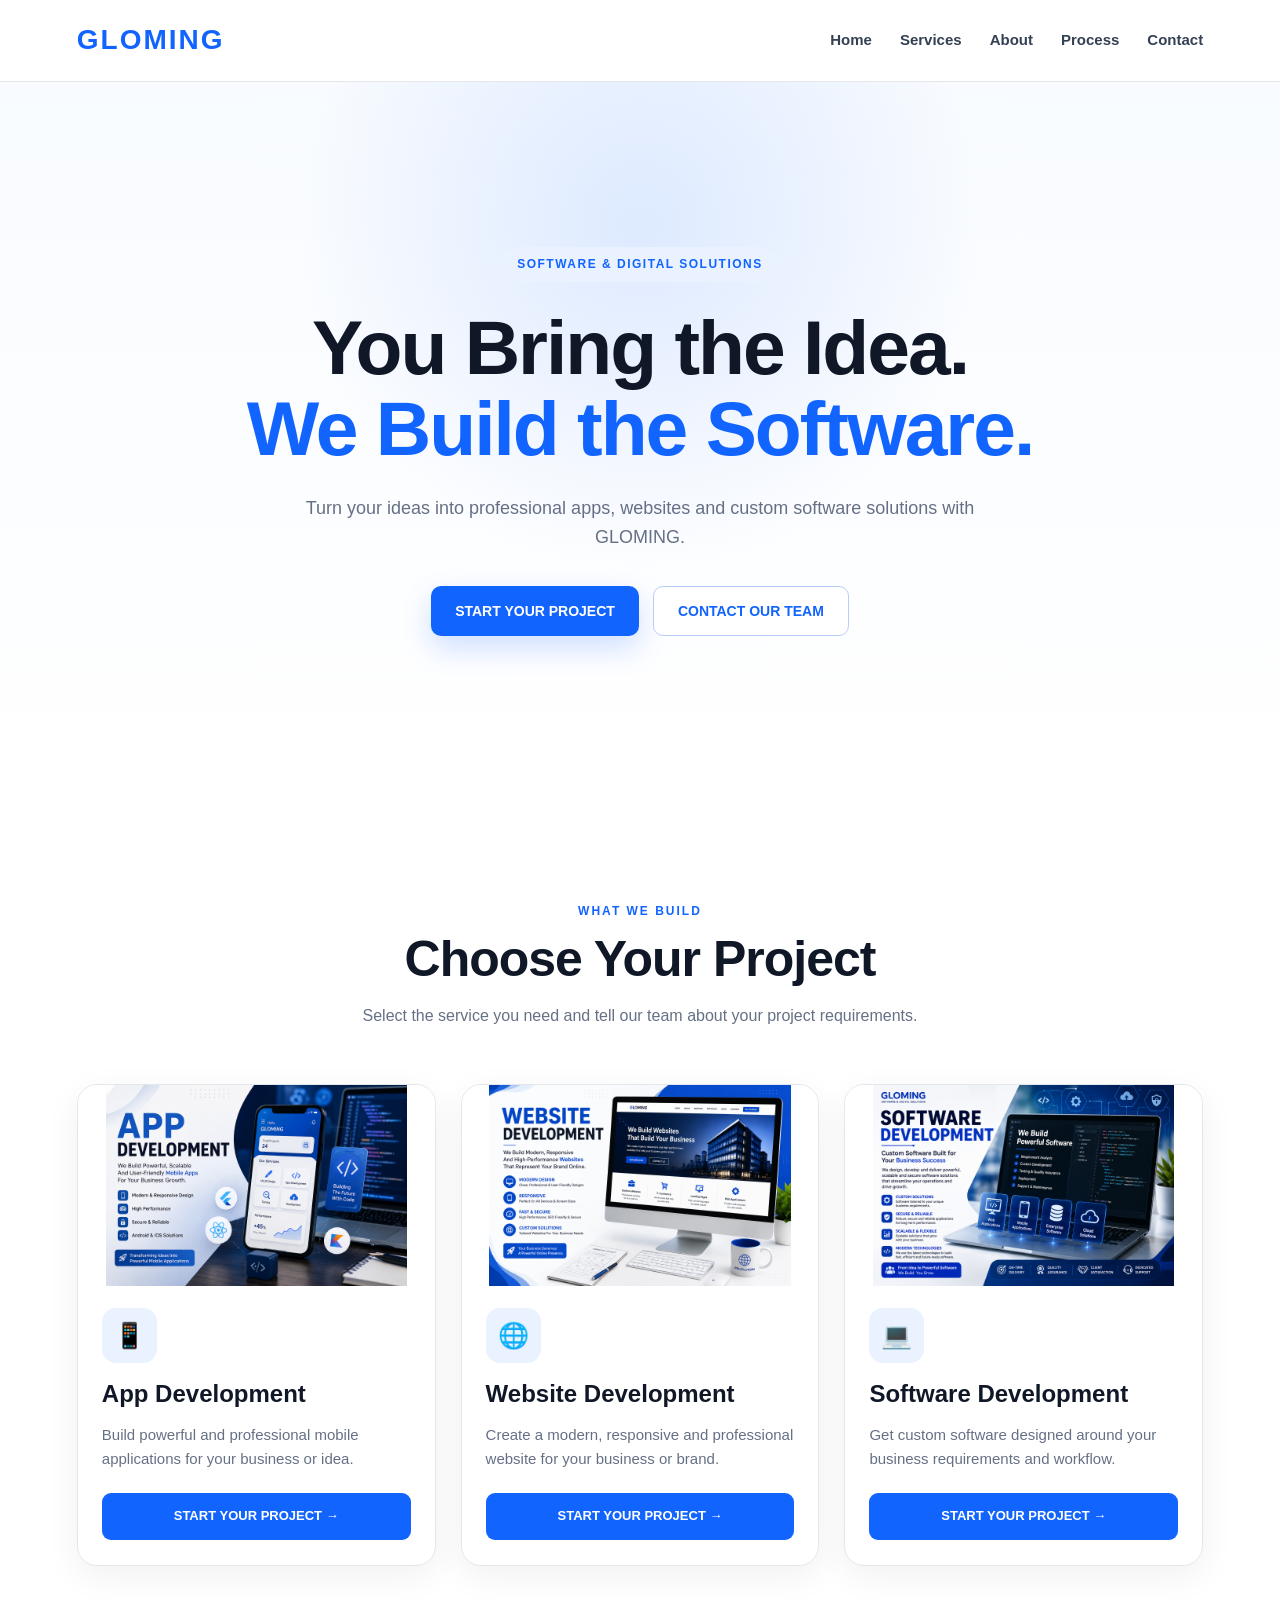
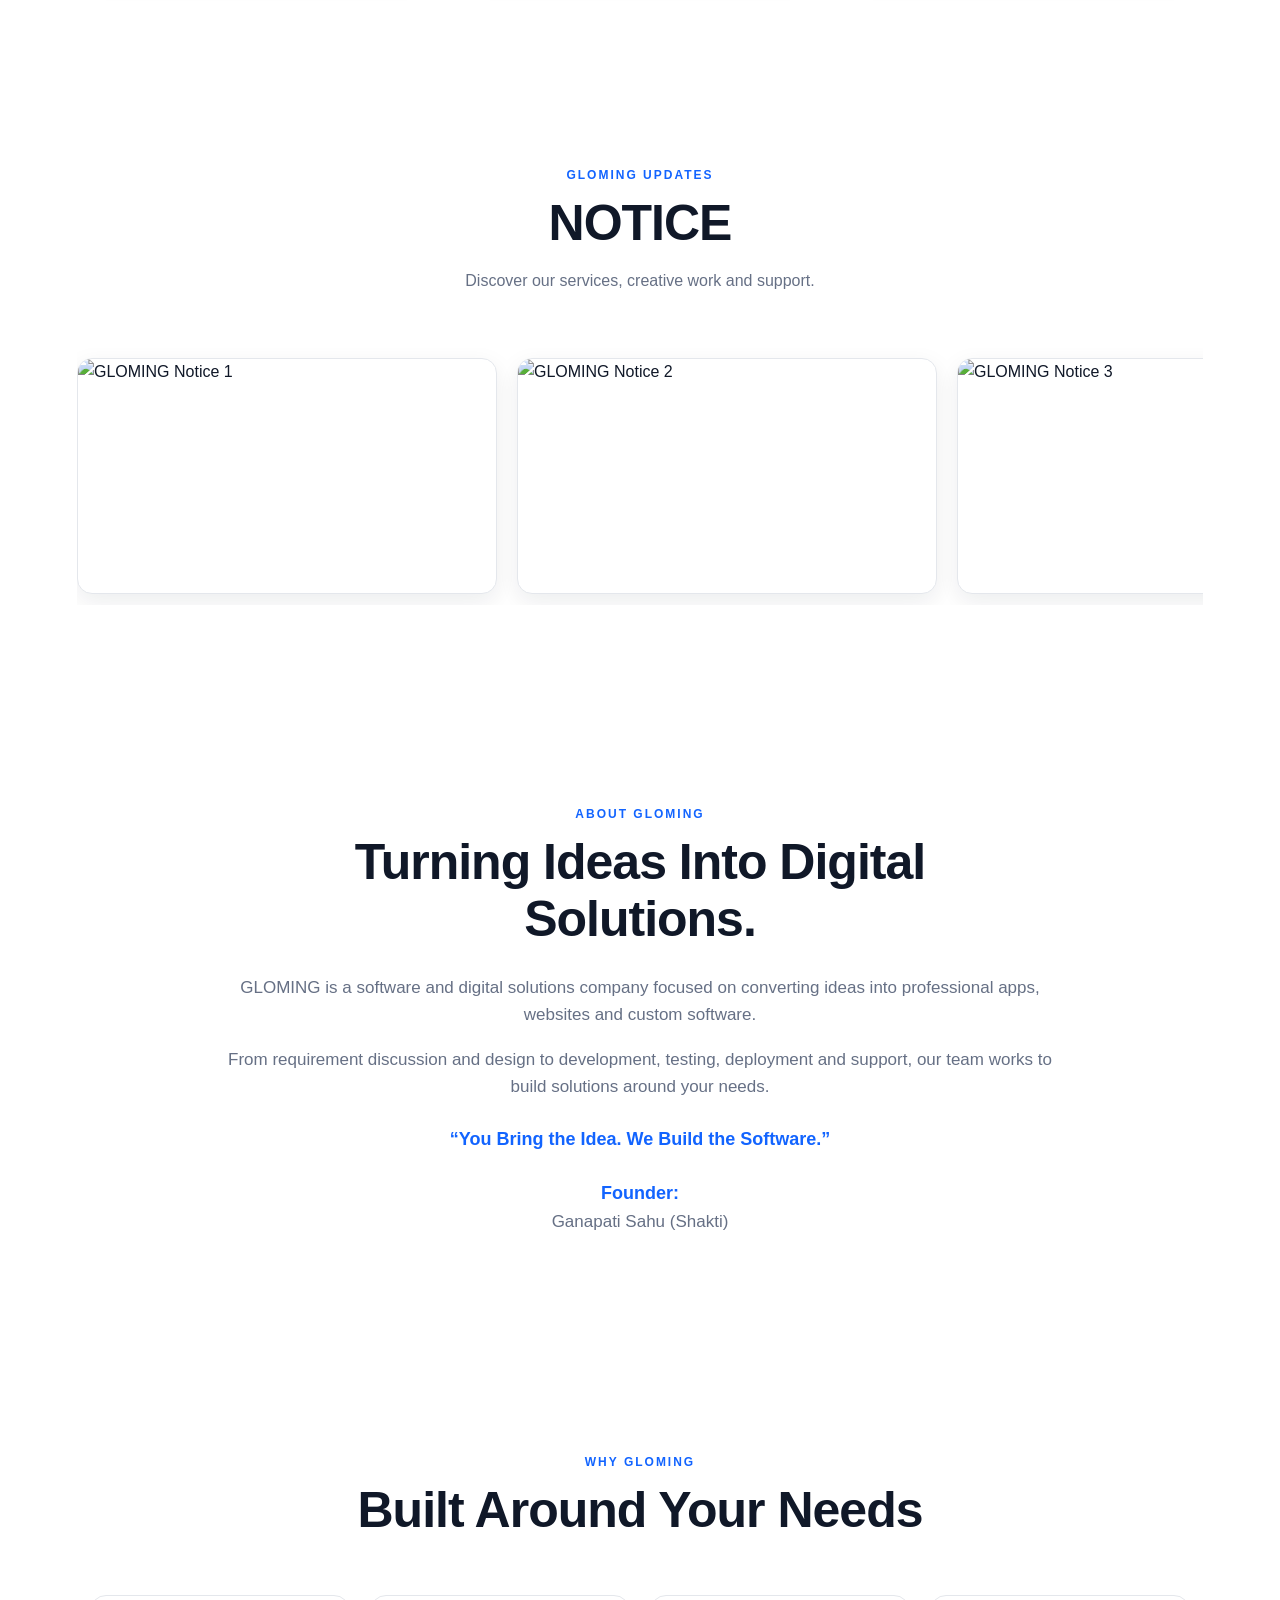
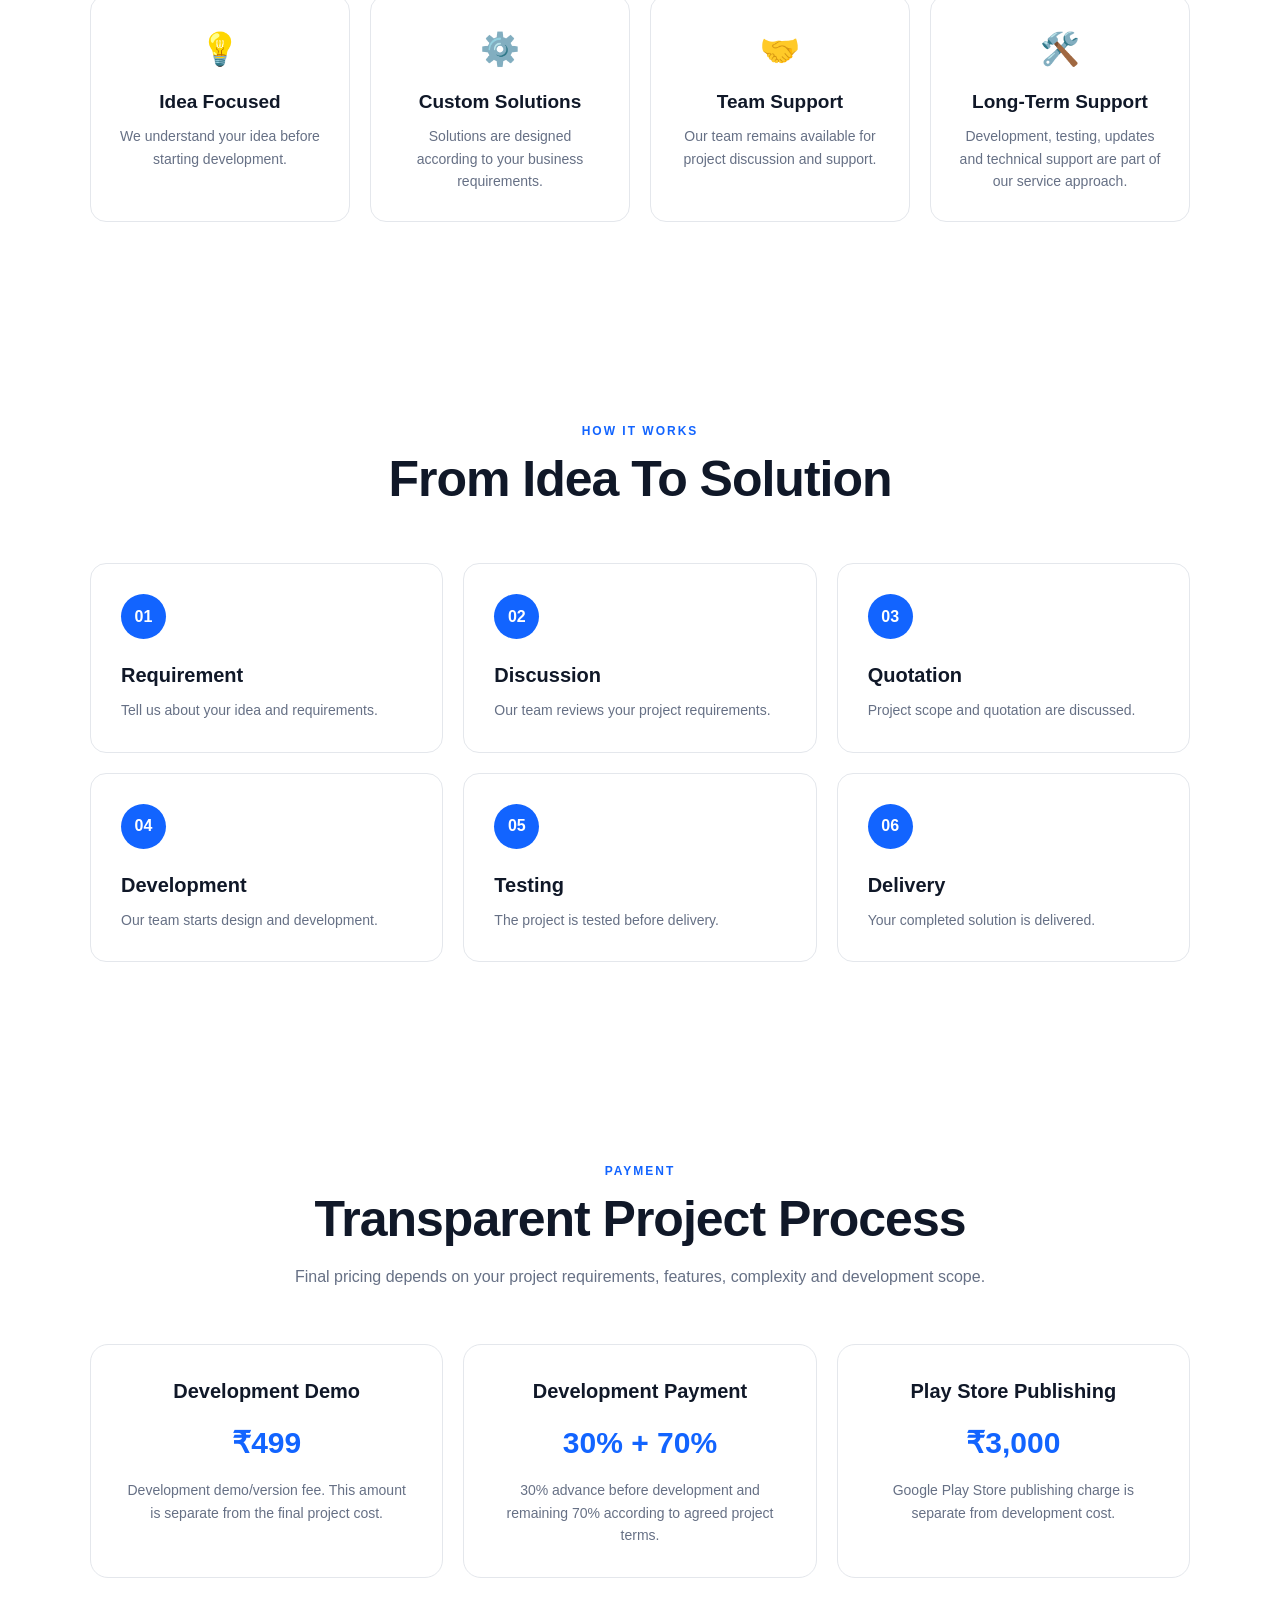
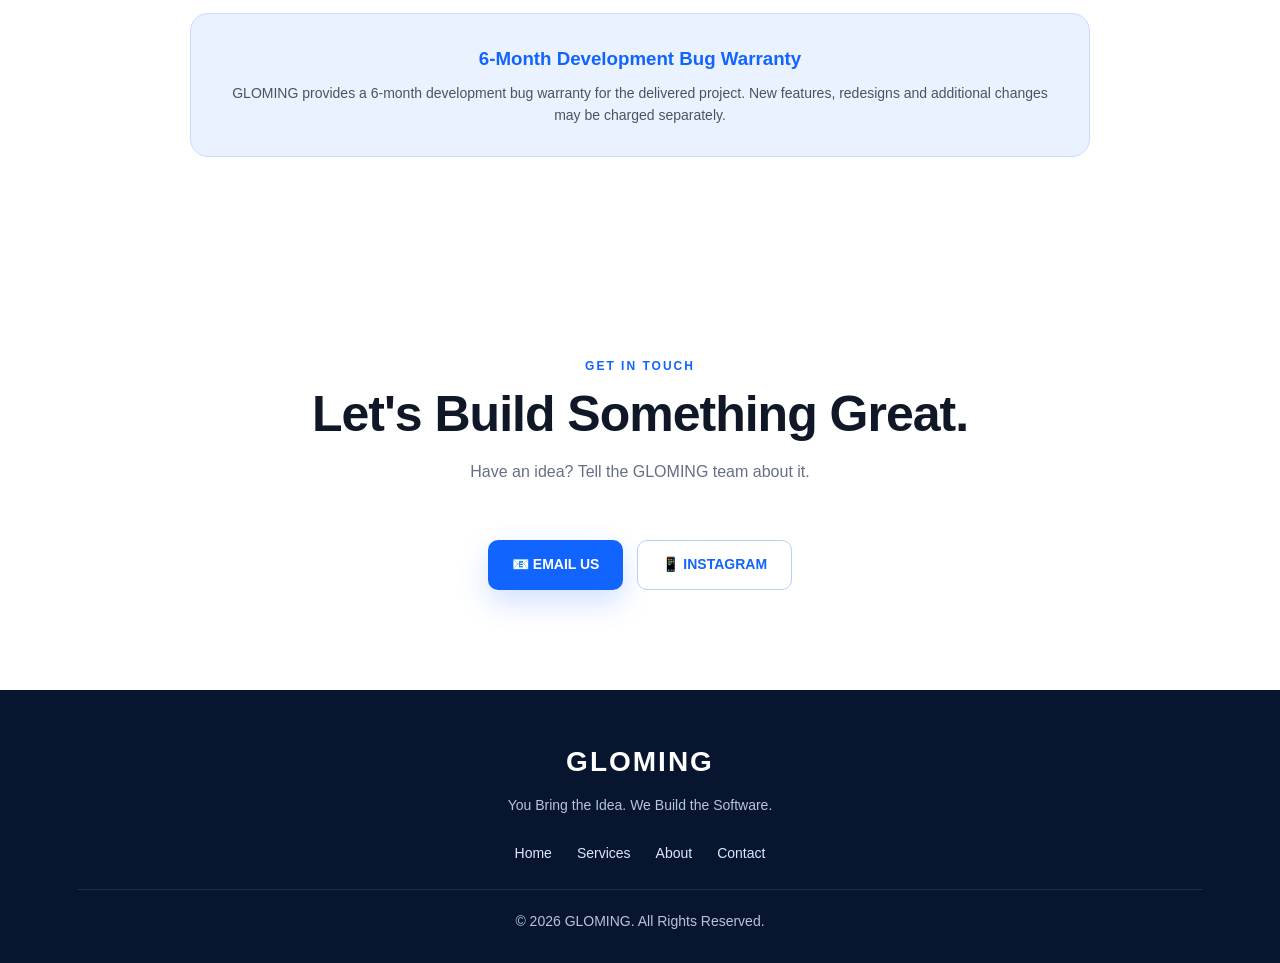
==== index.html @ 09a9e9c4 "Rewrite index.html with complete structure and content" ====
<!DOCTYPE html>
<html lang="en">
<head>
    <meta charset="UTF-8">
    <meta name="viewport" content="width=device-width, initial-scale=1.0">
    <title>GLOMING | Software & Digital Solutions</title>
    <meta name="description" content="GLOMING — You Bring the Idea. We Build the Software.">
    <link rel="stylesheet" href="style.css">
</head>
<body>

<header class="header">
    <a href="#home" class="logo">GLOMING</a>
    <nav class="nav-links">
        <a href="#home">Home</a>
        <a href="#services">Services</a>
        <a href="#about">About</a>
        <a href="#process">Process</a>
        <a href="#contact">Contact</a>
    </nav>
</header>

<!-- HERO -->
<section id="home" class="hero">
    <div class="hero-content">
        <div class="hero-badge">SOFTWARE & DIGITAL SOLUTIONS</div>
        <h1>You Bring the Idea.
            <span>We Build the Software.</span>
        </h1>
        <p>Turn your ideas into professional apps, websites and custom software solutions with GLOMING.</p>
        <div class="hero-buttons">
            <a href="#services" class="btn btn-primary">START YOUR PROJECT</a>
            <a href="#contact" class="btn btn-outline">CONTACT OUR TEAM</a>
        </div>
    </div>
</section>

<!-- SERVICES -->
<section id="services" class="section">
    <div class="section-heading">
        <span>WHAT WE BUILD</span>
        <h2>Choose Your Project</h2>
        <p>Select the service you need and tell our team about your project requirements.</p>
    </div>

    <div class="service-grid">
        <article class="service-card">
            <div class="service-image">
                <img src="app-development.png" alt="App Development">
            </div>
            <div class="service-icon">📱</div>
            <h3>App Development</h3>
            <p>Build powerful and professional mobile applications for your business or idea.</p>
            <a href="https://docs.google.com/forms/d/e/1FAIpQLSe6E-F8WD4qo6jbXWaG0Kzcu2emusAHNSEcnp9xll7ch6D1jg/viewform?usp=header" target="_blank" rel="noopener noreferrer" class="service-button">START YOUR PROJECT →</a>
        </article>

        <article class="service-card">
            <div class="service-image">
                <img src="website-development.png" alt="Website Development">
            </div>
            <div class="service-icon">🌐</div>
            <h3>Website Development</h3>
            <p>Create a modern, responsive and professional website for your business or brand.</p>
            <a href="https://docs.google.com/forms/d/e/1FAIpQLSc4xJUYb_TyGVLKIgFxxtJuYFb3Xs6YS7rt8WAdvtJG7e3RQA/viewform?usp=header" target="_blank" rel="noopener noreferrer" class="service-button">START YOUR PROJECT →</a>
        </article>

        <article class="service-card">
            <div class="service-image">
                <img src="software-development.png" alt="Software Development">
            </div>
            <div class="service-icon">💻</div>
            <h3>Software Development</h3>
            <p>Get custom software designed around your business requirements and workflow.</p>
            <a href="https://docs.google.com/forms/d/e/1FAIpQLSfvKNNsyXBiUIMg9HU2gVYXoPSlkqOPd10bLKBuuhA1ZF5nMw/viewform?usp=header" target="_blank" rel="noopener noreferrer" class="service-button">START YOUR PROJECT →</a>
        </article>
    </div>
</section>

<!-- NOTICE: EXISTING SCROLLING PHOTO SECTION -->
<section class="section">
    <div class="section-heading">
        <span>GLOMING UPDATES</span>
        <h2>NOTICE</h2>
        <p>Discover our services, creative work and support.</p>
    </div>

    <div class="notice-slider">
        <div class="notice-track">
            <img src="notice-1.png" alt="GLOMING Notice 1">
            <img src="notice-2.png" alt="GLOMING Notice 2">
            <img src="notice-3.png" alt="GLOMING Notice 3">
            <img src="notice-4.png" alt="GLOMING Meta Ads and Graphic Design">
            <img src="notice-5.png" alt="GLOMING Professional Team and Professional Work">
            <img src="notice-6.png" alt="GLOMING Call Support">
            <img src="notice-7.png" alt="GLOMING Call Support Banner">
        </div>
    </div>
</section>

<!-- ABOUT -->
<section id="about" class="section">
    <div class="about-content">
        <div class="section-heading">
            <span>ABOUT GLOMING</span>
            <h2>Turning Ideas Into Digital Solutions.</h2>
        </div>
        <p>GLOMING is a software and digital solutions company focused on converting ideas into professional apps, websites and custom software.</p>
        <p>From requirement discussion and design to development, testing, deployment and support, our team works to build solutions around your needs.</p>
        <strong>“You Bring the Idea. We Build the Software.”</strong>
        <p><strong>Founder:</strong> <a href="founder.html">Ganapati Sahu (Shakti)</a></p>
    </div>
</section>

<!-- WHY GLOMING -->
<section class="section">
    <div class="section-heading">
        <span>WHY GLOMING</span>
        <h2>Built Around Your Needs</h2>
    </div>
    <div class="why-grid">
        <div class="why-card">
            <div>💡</div>
            <h3>Idea Focused</h3>
            <p>We understand your idea before starting development.</p>
        </div>
        <div class="why-card">
            <div>⚙️</div>
            <h3>Custom Solutions</h3>
            <p>Solutions are designed according to your business requirements.</p>
        </div>
        <div class="why-card">
            <div>🤝</div>
            <h3>Team Support</h3>
            <p>Our team remains available for project discussion and support.</p>
        </div>
        <div class="why-card">
            <div>🛠️</div>
            <h3>Long-Term Support</h3>
            <p>Development, testing, updates and technical support are part of our service approach.</p>
        </div>
    </div>
</section>

<!-- PROCESS -->
<section id="process" class="section">
    <div class="section-heading">
        <span>HOW IT WORKS</span>
        <h2>From Idea To Solution</h2>
    </div>
    <div class="process-grid">
        <div class="process-card">
            <span>01</span>
            <h3>Requirement</h3>
            <p>Tell us about your idea and requirements.</p>
        </div>
        <div class="process-card">
            <span>02</span>
            <h3>Discussion</h3>
            <p>Our team reviews your project requirements.</p>
        </div>
        <div class="process-card">
            <span>03</span>
            <h3>Quotation</h3>
            <p>Project scope and quotation are discussed.</p>
        </div>
        <div class="process-card">
            <span>04</span>
            <h3>Development</h3>
            <p>Our team starts design and development.</p>
        </div>
        <div class="process-card">
            <span>05</span>
            <h3>Testing</h3>
            <p>The project is tested before delivery.</p>
        </div>
        <div class="process-card">
            <span>06</span>
            <h3>Delivery</h3>
            <p>Your completed solution is delivered.</p>
        </div>
    </div>
</section>

<!-- PAYMENT -->
<section class="section">
    <div class="section-heading">
        <span>PAYMENT</span>
        <h2>Transparent Project Process</h2>
        <p>Final pricing depends on your project requirements, features, complexity and development scope.</p>
    </div>
    <div class="payment-grid">
        <div class="payment-card">
            <h3>Development Demo</h3>
            <strong>₹499</strong>
            <p>Development demo/version fee. This amount is separate from the final project cost.</p>
        </div>
        <div class="payment-card">
            <h3>Development Payment</h3>
            <strong>30% + 70%</strong>
            <p>30% advance before development and remaining 70% according to agreed project terms.</p>
        </div>
        <div class="payment-card">
            <h3>Play Store Publishing</h3>
            <strong>₹3,000</strong>
            <p>Google Play Store publishing charge is separate from development cost.</p>
        </div>
    </div>
    <div class="warranty-box">
        <h3>6-Month Development Bug Warranty</h3>
        <p>GLOMING provides a 6-month development bug warranty for the delivered project. New features, redesigns and additional changes may be charged separately.</p>
    </div>
</section>

<!-- CONTACT -->
<section id="contact" class="section">
    <div class="contact-box">
        <div class="section-heading">
            <span>GET IN TOUCH</span>
            <h2>Let's Build Something Great.</h2>
            <p>Have an idea? Tell the GLOMING team about it.</p>
        </div>
        <div class="contact-buttons">
            <a href="mailto:glomingofficial@gmail.com" class="btn btn-primary">📧 EMAIL US</a>
            <a href="https://www.instagram.com/gloming.in/" target="_blank" rel="noopener noreferrer" class="btn btn-outline">📱 INSTAGRAM</a>
        </div>
    </div>
</section>

<!-- FOOTER -->
<footer class="footer">
    <div class="footer-logo">GLOMING</div>
    <p>You Bring the Idea. We Build the Software.</p>
    <div class="footer-links">
        <a href="#home">Home</a>
        <a href="#services">Services</a>
        <a href="#about">About</a>
        <a href="#contact">Contact</a>
    </div>
    <p class="copyright">© 2026 GLOMING. All Rights Reserved.</p>
</footer>

<!-- CHATBASE -->
<script>
(function () {
    if (!window.chatbase || window.chatbase("getState") !== "initialized") {
        window.chatbase = (...args) => {
            if (!window.chatbase.q) {
                window.chatbase.q = [];
            }
            window.chatbase.q.push(args);
        };

        window.chatbase = new Proxy(window.chatbase, {
            get(target, prop) {
                if (prop === "q") {
                    return target.q;
                }
                return (...args) => target(prop, ...args);
            }
        });
    }

    const onLoad = function () {
        const script = document.createElement("script");
        script.src = "https://www.chatbase.co/embed.min.js";
        script.id = "g6slCvy-ffQx4RWCzINAU";
        script.domain = "www.chatbase.co";
        document.body.appendChild(script);
    };

    if (document.readyState === "complete") {
        onLoad();
    } else {
        window.addEventListener("load", onLoad);
    }
})();
</script>

</body>
</html>
---- style.css ----
/* =========================================================
   GLOMING WEBSITE - PREMIUM BLUE + WHITE
   UPDATED CSS - IMAGE DISPLAY FIX
========================================================= */

* {
    margin: 0;
    padding: 0;
    box-sizing: border-box;
}

html {
    scroll-behavior: smooth;
}

body {
    font-family: Arial, Helvetica, sans-serif;
    background: #ffffff;
    color: #101828;
    line-height: 1.6;
    overflow-x: hidden;
}

a {
    text-decoration: none;
    color: inherit;
}

img {
    display: block;
    max-width: 100%;
}

/* HEADER */

.header {
    position: sticky;
    top: 0;
    z-index: 1000;
    width: 100%;
    display: flex;
    align-items: center;
    justify-content: space-between;
    padding: 18px 6%;
    background: rgba(255, 255, 255, 0.97);
    border-bottom: 1px solid #e5e7eb;
    backdrop-filter: blur(12px);
}

.logo {
    font-size: 28px;
    font-weight: 900;
    letter-spacing: 2px;
    color: #1264ff;
    white-space: nowrap;
}

.nav-links {
    display: flex;
    align-items: center;
    gap: 28px;
}

.nav-links a {
    font-size: 15px;
    font-weight: 600;
    color: #344054;
    transition: color 0.3s ease;
}

.nav-links a:hover {
    color: #1264ff;
}

.nav-button {
    display: none;
}

/* HERO */

.hero {
    min-height: 720px;
    display: flex;
    align-items: center;
    justify-content: center;
    text-align: center;
    padding: 100px 6%;
    background:
        radial-gradient(
            circle at 50% 20%,
            rgba(18, 100, 255, 0.12),
            transparent 40%
        ),
        linear-gradient(
            180deg,
            #f8fbff 0%,
            #ffffff 100%
        );
}

.hero-content {
    max-width: 900px;
}

.hero-badge {
    display: inline-block;
    padding: 8px 15px;
    margin-bottom: 25px;
    border-radius: 50px;
    background: #eaf2ff;
    color: #1264ff;
    font-size: 12px;
    font-weight: 800;
    letter-spacing: 1.5px;
}

.hero h1 {
    font-size: clamp(42px, 6vw, 78px);
    line-height: 1.05;
    font-weight: 900;
    letter-spacing: -2px;
    margin-bottom: 25px;
}

.hero h1 span {
    display: block;
    color: #1264ff;
}

.hero p {
    max-width: 700px;
    margin: 0 auto 35px;
    color: #667085;
    font-size: 18px;
}

.hero-buttons {
    display: flex;
    justify-content: center;
    align-items: center;
    gap: 14px;
    flex-wrap: wrap;
}

/* BUTTONS */

.btn {
    display: inline-flex;
    align-items: center;
    justify-content: center;
    min-height: 50px;
    padding: 0 24px;
    border-radius: 10px;
    font-size: 14px;
    font-weight: 800;
    transition: 0.3s ease;
}

.btn-primary {
    background: #1264ff;
    color: #ffffff;
    box-shadow: 0 12px 30px rgba(18, 100, 255, 0.20);
}

.btn-primary:hover {
    background: #084dcc;
    transform: translateY(-3px);
    box-shadow: 0 16px 35px rgba(18, 100, 255, 0.28);
}

.btn-outline {
    background: #ffffff;
    color: #1264ff;
    border: 1px solid #b8cdfc;
}

.btn-outline:hover {
    background: #f0f5ff;
    transform: translateY(-3px);
}

/* GENERAL SECTIONS */

.section {
    padding: 100px 6%;
}

.section-heading {
    max-width: 750px;
    margin: 0 auto 55px;
    text-align: center;
}

.section-heading.left {
    margin-left: 0;
    margin-right: 0;
    text-align: left;
}

.section-heading span {
    display: block;
    margin-bottom: 10px;
    color: #1264ff;
    font-size: 12px;
    font-weight: 900;
    letter-spacing: 2px;
}

.section-heading h2 {
    font-size: clamp(32px, 4vw, 50px);
    line-height: 1.15;
    margin-bottom: 15px;
    font-weight: 900;
    letter-spacing: -1px;
}

.section-heading p {
    color: #667085;
    font-size: 16px;
}

/* SERVICES GRID */

.service-grid {
    max-width: 1200px;
    margin: auto;
    display: grid;
    grid-template-columns: repeat(3, minmax(0, 1fr));
    gap: 25px;
}

.service-card {
    overflow: hidden;
    background: #ffffff;
    border: 1px solid #e4e7ec;
    border-radius: 20px;
    box-shadow: 0 10px 35px rgba(16, 24, 40, 0.06);
    transition: transform 0.35s ease, box-shadow 0.35s ease;
}

.service-card:hover {
    transform: translateY(-5px);
    border-color: #b8cdfc;
    box-shadow: 0 20px 45px rgba(18, 100, 255, 0.12);
}

/* SERVICE IMAGES - FULL GRAPHIC, LESS CROPPING */

.service-image {
    width: 100%;
    aspect-ratio: 16 / 9;
    overflow: hidden;
    background: #ffffff;
}

.service-image img {
    display: block;
    width: 100%;
    height: 100%;
    object-fit: contain;
    object-position: center;
    image-rendering: auto;
    transition: transform 0.35s ease;
}

.service-card:hover .service-image img {
    transform: scale(1.015);
}

/* SERVICE CONTENT */

.service-icon {
    width: 55px;
    height: 55px;
    display: flex;
    align-items: center;
    justify-content: center;
    margin: 22px 24px 12px;
    border-radius: 14px;
    background: #eaf2ff;
    font-size: 25px;
}

.service-card h3 {
    padding: 0 24px;
    font-size: 24px;
    margin-bottom: 10px;
}

.service-card p {
    padding: 0 24px;
    color: #667085;
    font-size: 15px;
    margin-bottom: 22px;
}

.service-button {
    display: block;
    margin: 0 24px 25px;
    padding: 13px 16px;
    text-align: center;
    border-radius: 9px;
    background: #1264ff;
    color: #ffffff;
    font-size: 13px;
    font-weight: 800;
    transition: background 0.3s ease;
}

.service-button:hover {
    background: #084dcc;
}

/* NOTICE SLIDER */

.notice-slider {
    width: 100%;
    overflow: hidden;
    padding: 10px 0;
}

.notice-track {
    width: max-content;
    display: flex;
    align-items: center;
    gap: 20px;
    animation: noticeScroll 30s linear infinite;
    will-change: transform;
}

.notice-track:hover {
    animation-play-state: paused;
}

.notice-track img {
    width: 420px;
    height: auto;
    aspect-ratio: 16 / 9;
    object-fit: contain;
    object-position: center;
    flex-shrink: 0;
    display: block;
    background: #ffffff;
    border-radius: 15px;
    border: 1px solid #e4e7ec;
    box-shadow: 0 8px 25px rgba(16, 24, 40, 0.08);
}

@keyframes noticeScroll {
    0% {
        transform: translateX(0);
    }

    100% {
        transform: translateX(-50%);
    }
}

/* ABOUT */

.about-content {
    max-width: 850px;
    margin: auto;
    text-align: center;
}

.about-content .section-heading {
    text-align: center;
    margin-bottom: 25px;
}

.about-heading h2 {
    white-space: normal;
}

.about-content p {
    color: #667085;
    font-size: 17px;
    margin-bottom: 18px;
}

.about-content strong {
    display: block;
    margin-top: 25px;
    color: #1264ff;
    font-size: 18px;
}

/* WHY GLOMING */

.why-grid {
    max-width: 1100px;
    margin: auto;
    display: grid;
    grid-template-columns: repeat(4, minmax(0, 1fr));
    gap: 20px;
}

.why-card {
    padding: 28px;
    background: #ffffff;
    border: 1px solid #e4e7ec;
    border-radius: 16px;
    text-align: center;
    transition: 0.3s ease;
}

.why-card:hover {
    transform: translateY(-5px);
    border-color: #b8cdfc;
}

.why-card > div {
    font-size: 32px;
    margin-bottom: 12px;
}

.why-card h3 {
    margin-bottom: 8px;
    font-size: 19px;
}

.why-card p {
    color: #667085;
    font-size: 14px;
}

/* PROCESS */

.process-grid {
    max-width: 1100px;
    margin: auto;
    display: grid;
    grid-template-columns: repeat(3, minmax(0, 1fr));
    gap: 20px;
}

.process-card {
    position: relative;
    padding: 30px;
    border: 1px solid #e4e7ec;
    border-radius: 16px;
    background: #ffffff;
    transition: 0.3s ease;
}

.process-card:hover {
    transform: translateY(-5px);
    box-shadow: 0 15px 35px rgba(16, 24, 40, 0.07);
}

.process-card > span {
    display: inline-flex;
    width: 45px;
    height: 45px;
    align-items: center;
    justify-content: center;
    margin-bottom: 20px;
    border-radius: 50%;
    background: #1264ff;
    color: #ffffff;
    font-weight: 900;
}

.process-card h3 {
    margin-bottom: 8px;
    font-size: 20px;
}

.process-card p {
    color: #667085;
    font-size: 14px;
}

/* PAYMENT */

.payment-grid {
    max-width: 1100px;
    margin: auto;
    display: grid;
    grid-template-columns: repeat(3, minmax(0, 1fr));
    gap: 20px;
}

.payment-card {
    padding: 30px;
    background: #ffffff;
    border: 1px solid #e4e7ec;
    border-radius: 18px;
    text-align: center;
}

.payment-card h3 {
    margin-bottom: 12px;
    font-size: 20px;
}

.payment-card strong {
    display: block;
    margin-bottom: 12px;
    color: #1264ff;
    font-size: 30px;
}

.payment-card p {
    color: #667085;
    font-size: 14px;
}

.warranty-box {
    max-width: 900px;
    margin: 35px auto 0;
    padding: 30px;
    text-align: center;
    border-radius: 18px;
    background: #eaf2ff;
    border: 1px solid #c9dcff;
}

.warranty-box h3 {
    margin-bottom: 8px;
    color: #1264ff;
}

.warranty-box p {
    color: #475467;
    font-size: 14px;
}

/* CONTACT */

.contact-box {
    max-width: 850px;
    margin: auto;
    text-align: center;
}

.contact-buttons {
    display: flex;
    justify-content: center;
    gap: 14px;
    flex-wrap: wrap;
}

/* FOOTER */

.footer {
    padding: 50px 6% 30px;
    background: #07152f;
    color: #ffffff;
    text-align: center;
}

.footer-logo {
    margin-bottom: 10px;
    font-size: 28px;
    font-weight: 900;
    letter-spacing: 2px;
}

.footer > p {
    color: #b7c4da;
    font-size: 14px;
}

.footer-links {
    display: flex;
    justify-content: center;
    gap: 25px;
    margin: 25px 0;
}

.footer-links a {
    color: #dbe8ff;
    font-size: 14px;
    transition: 0.3s ease;
}

.footer-links a:hover {
    color: #ffffff;
}

.copyright {
    padding-top: 20px;
    border-top: 1px solid rgba(255, 255, 255, 0.1);
}

/* TABLET */

@media (max-width: 900px) {
    .nav-links {
        display: none;
    }

    .service-grid,
    .payment-grid {
        grid-template-columns: repeat(2, minmax(0, 1fr));
    }

    .why-grid {
        grid-template-columns: repeat(2, minmax(0, 1fr));
    }

    .process-grid {
        grid-template-columns: repeat(2, minmax(0, 1fr));
    }

    .notice-track img {
        width: 360px;
    }
}

/* MOBILE */

@media (max-width: 600px) {
    .header {
        padding: 15px 5%;
    }

    .logo {
        font-size: 23px;
    }

    .hero {
        min-height: 650px;
        padding: 80px 5%;
    }

    .hero h1 {
        font-size: 42px;
        letter-spacing: -1.5px;
    }

    .hero p {
        font-size: 16px;
    }

    .section {
        padding: 75px 5%;
    }

    .section-heading {
        margin-bottom: 40px;
    }

    .section-heading h2 {
        font-size: 34px;
    }

    .service-grid,
    .payment-grid,
    .why-grid,
    .process-grid {
        grid-template-columns: 1fr;
    }

    .service-image {
        width: 100%;
        aspect-ratio: 16 / 9;
        height: auto;
        overflow: hidden;
    }

    .service-image img {
        width: 100%;
        height: 100%;
        object-fit: contain;
        object-position: center;
    }

    .notice-track {
        gap: 15px;
        animation-duration: 24s;
    }

    .notice-track img {
        width: 280px;
        height: 180px;
        aspect-ratio: auto;
        object-fit: contain;
        object-position: center;
        border-radius: 14px;
    }

    .contact-buttons {
        flex-direction: column;
    }

    .contact-buttons .btn {
        width: 100%;
    }

    .footer-links {
        flex-wrap: wrap;
        gap: 15px;
    }
}

/* SMALL MOBILE */

@media (max-width: 380px) {
    .hero h1 {
        font-size: 36px;
    }

    .notice-track img {
        width: 250px;
        height: 160px;
    }
}
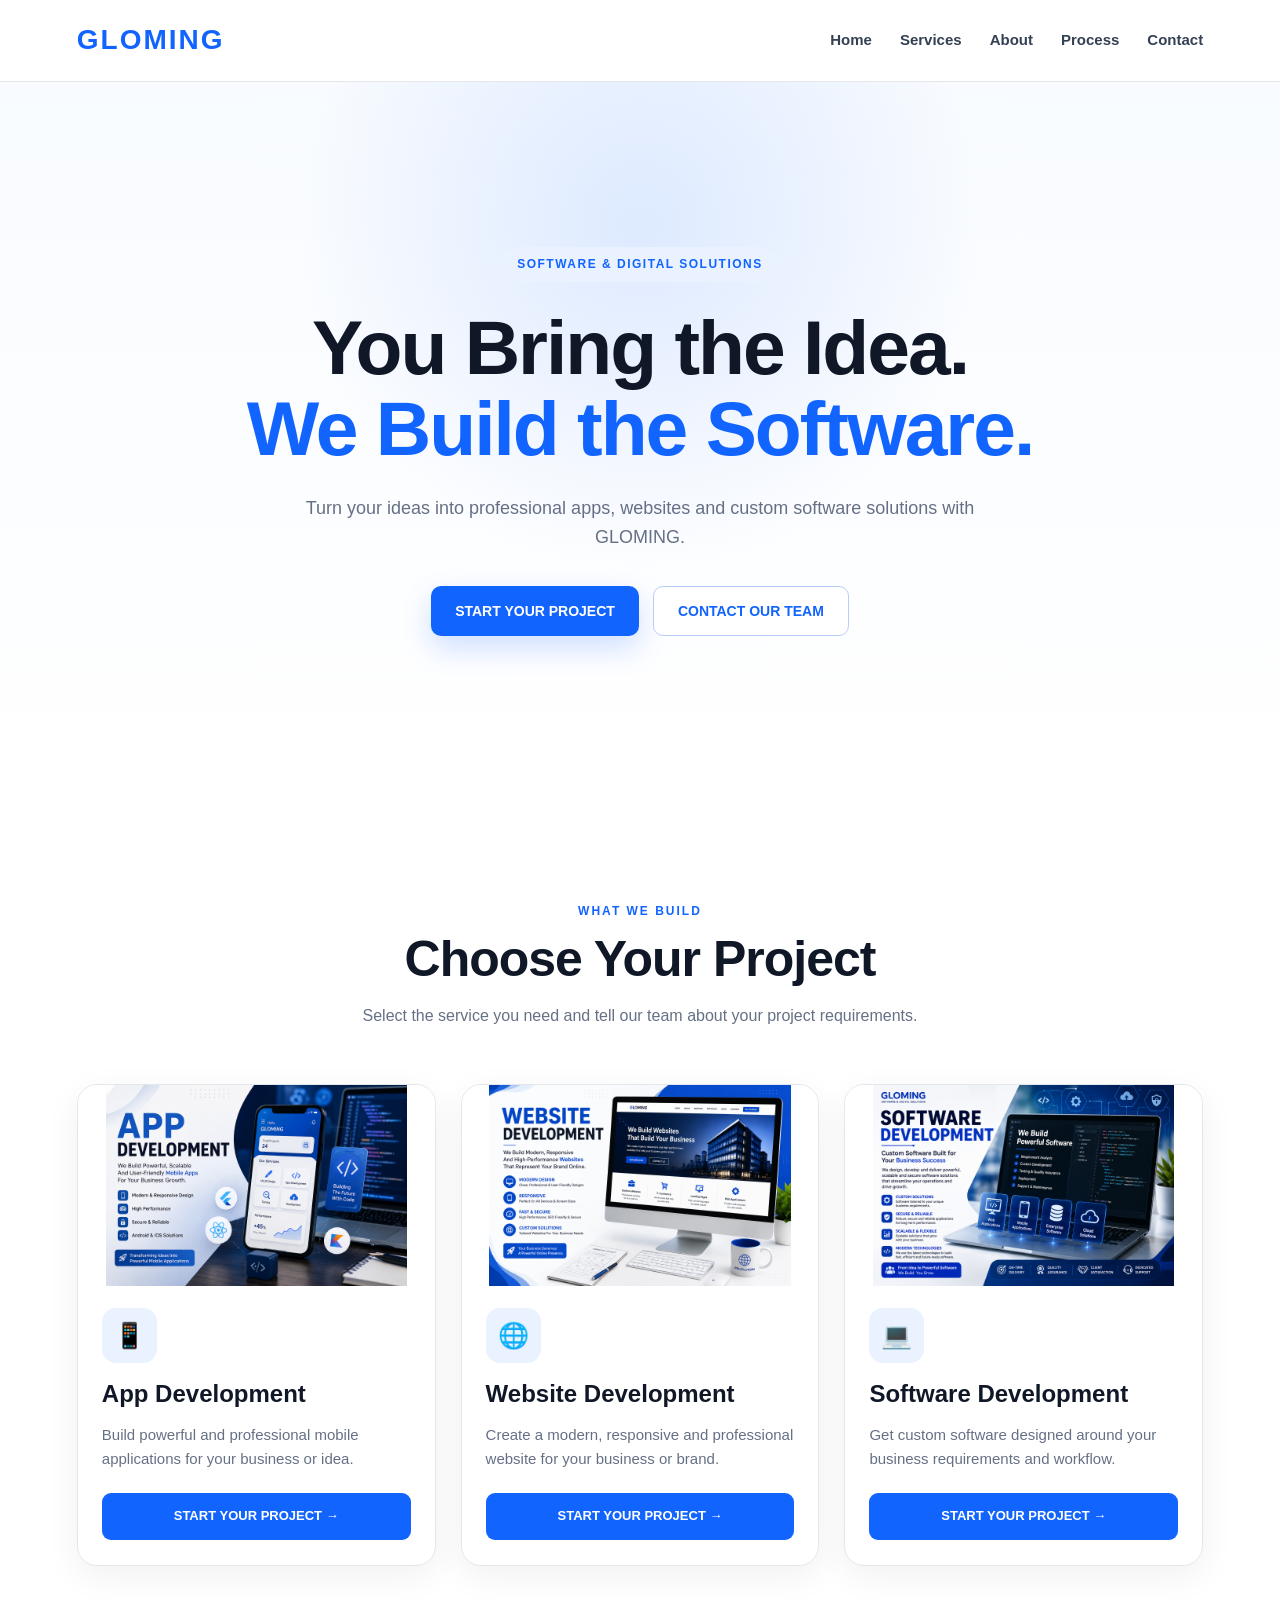
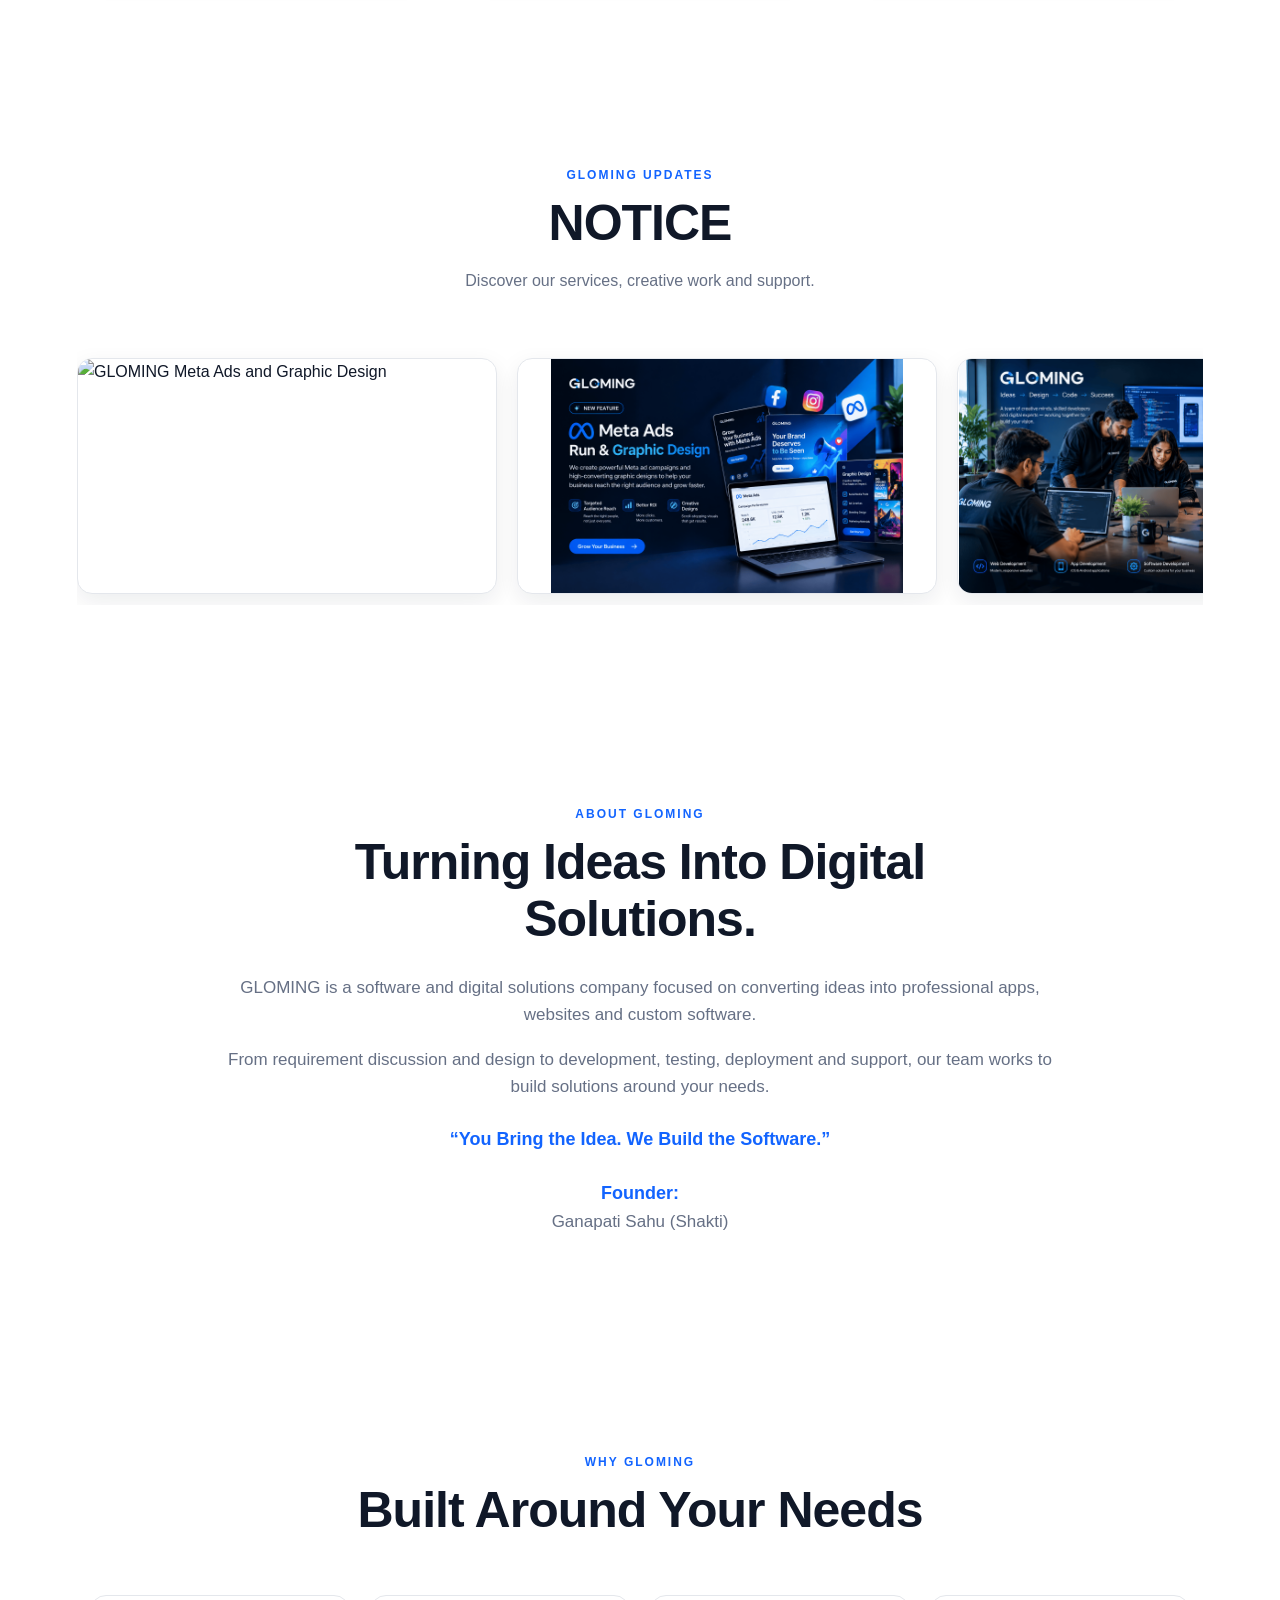
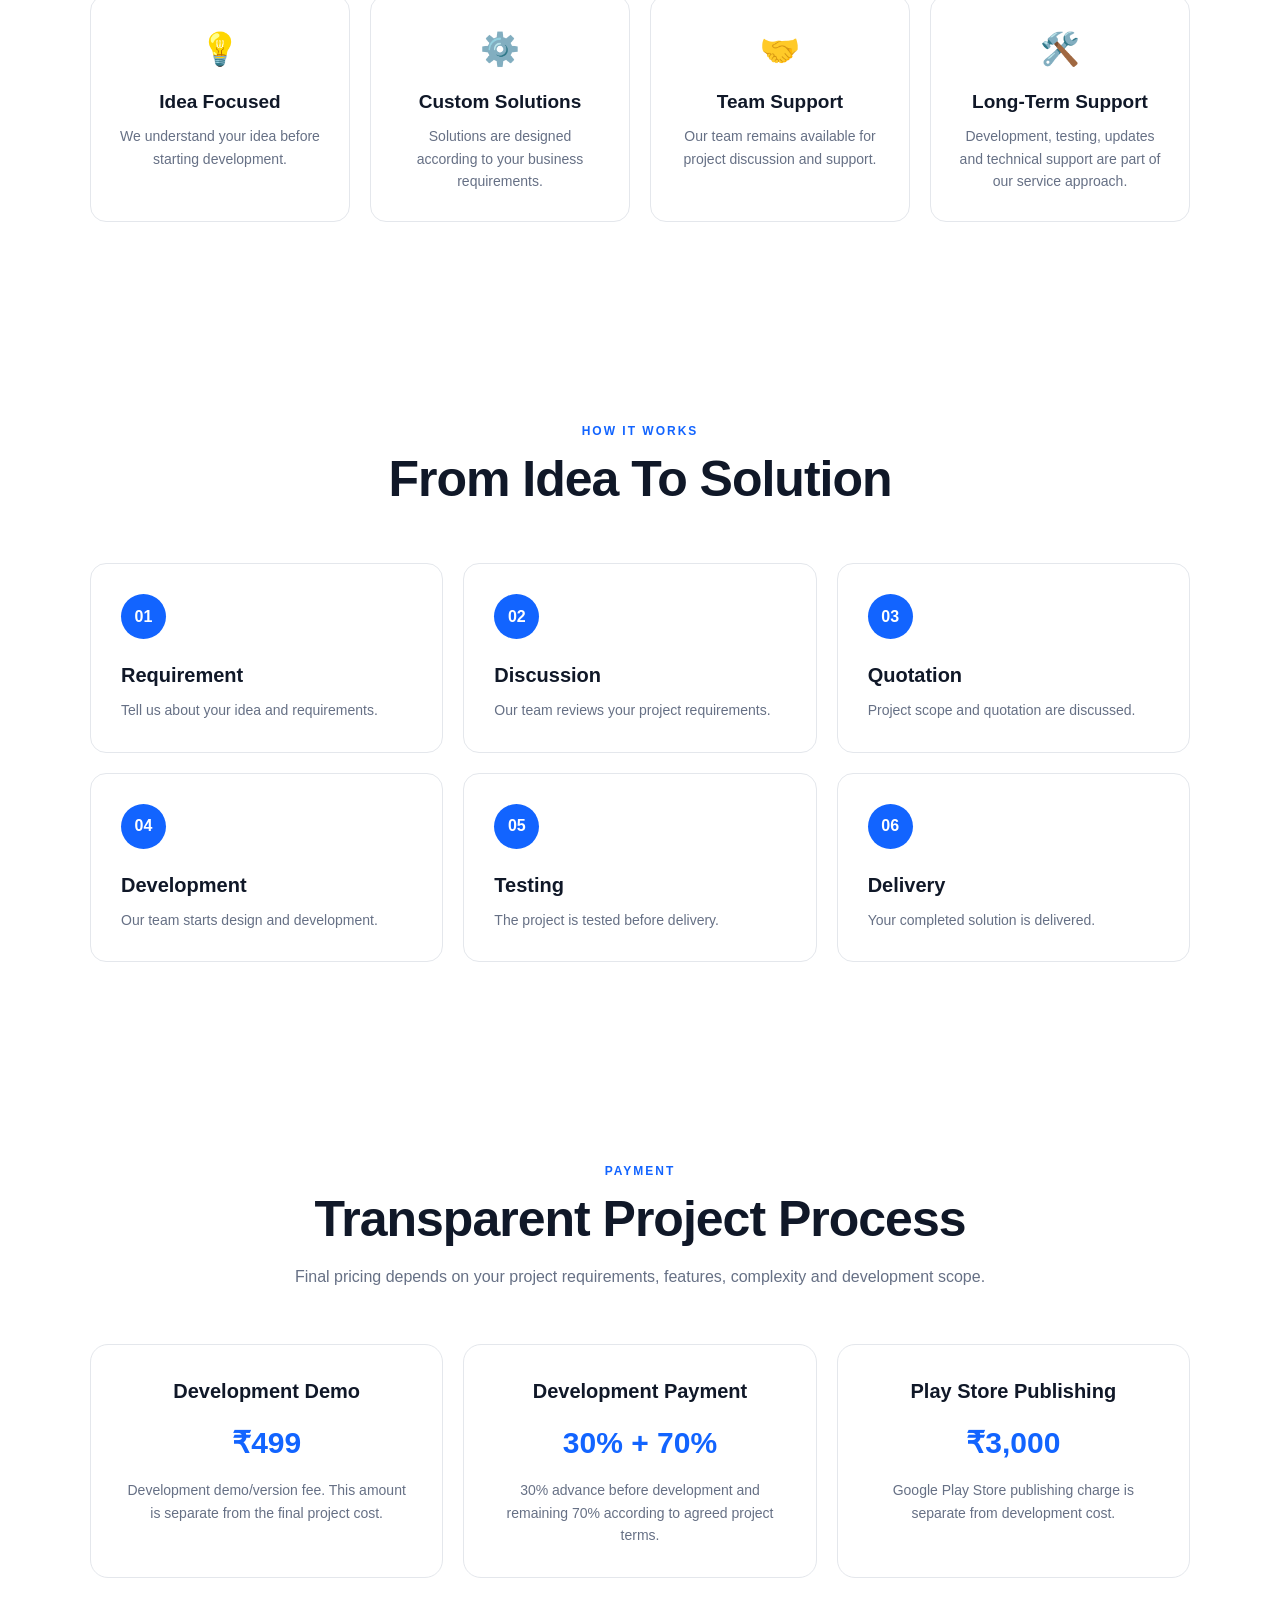
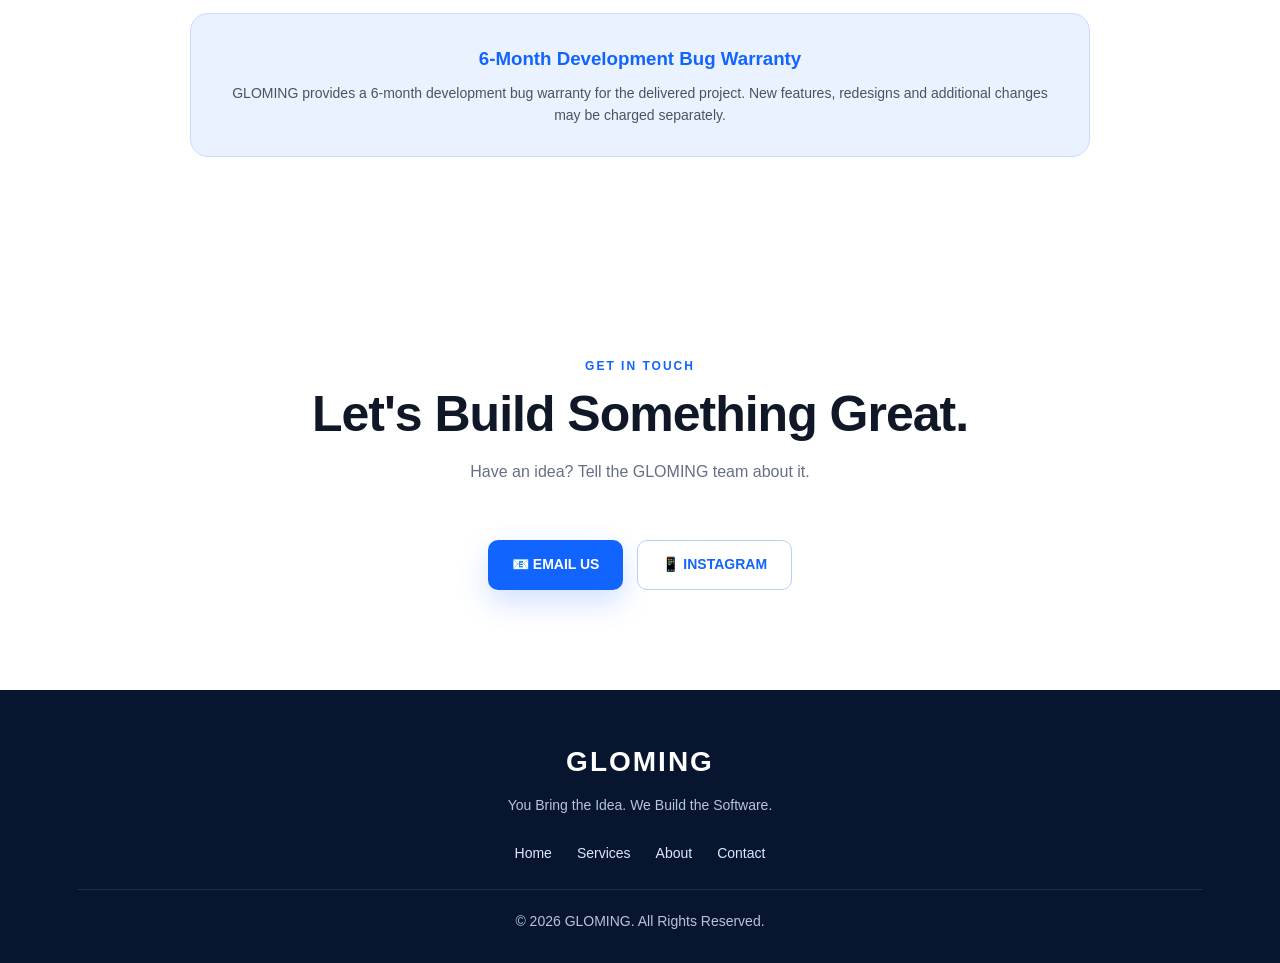
==== commit e5efe2bc: "Update index.html" ====
--- a/index.html
+++ b/index.html
@@ -4,14 +4,19 @@
 <head>
     <meta charset="UTF-8">
     <meta name="viewport" content="width=device-width, initial-scale=1.0">
+
     <title>GLOMING | Software & Digital Solutions</title>
     <meta name="description" content="GLOMING — You Bring the Idea. We Build the Software.">
+
     <link rel="stylesheet" href="style.css">
 </head>
+
 <body>
 
+<!-- HEADER -->
 <header class="header">
     <a href="#home" class="logo">GLOMING</a>
+
     <nav class="nav-links">
         <a href="#home">Home</a>
         <a href="#services">Services</a>
@@ -21,251 +26,495 @@
     </nav>
 </header>
 
+
 <!-- HERO -->
 <section id="home" class="hero">
     <div class="hero-content">
-        <div class="hero-badge">SOFTWARE & DIGITAL SOLUTIONS</div>
-        <h1>You Bring the Idea.
+
+        <div class="hero-badge">
+            SOFTWARE & DIGITAL SOLUTIONS
+        </div>
+
+        <h1>
+            You Bring the Idea.
             <span>We Build the Software.</span>
         </h1>
-        <p>Turn your ideas into professional apps, websites and custom software solutions with GLOMING.</p>
+
+        <p>
+            Turn your ideas into professional apps, websites
+            and custom software solutions with GLOMING.
+        </p>
+
         <div class="hero-buttons">
-            <a href="#services" class="btn btn-primary">START YOUR PROJECT</a>
-            <a href="#contact" class="btn btn-outline">CONTACT OUR TEAM</a>
-        </div>
-    </div>
-</section>
+            <a href="#services" class="btn btn-primary">
+                START YOUR PROJECT
+            </a>
+
+            <a href="#contact" class="btn btn-outline">
+                CONTACT OUR TEAM
+            </a>
+        </div>
+
+    </div>
+</section>
+
 
 <!-- SERVICES -->
 <section id="services" class="section">
+
     <div class="section-heading">
         <span>WHAT WE BUILD</span>
         <h2>Choose Your Project</h2>
-        <p>Select the service you need and tell our team about your project requirements.</p>
+
+        <p>
+            Select the service you need and tell our team
+            about your project requirements.
+        </p>
     </div>
 
     <div class="service-grid">
+
+        <!-- APP DEVELOPMENT -->
         <article class="service-card">
+
             <div class="service-image">
-                <img src="app-development.png" alt="App Development">
+                <img
+                    src="app-development.png"
+                    alt="App Development"
+                    loading="lazy"
+                >
             </div>
+
             <div class="service-icon">📱</div>
+
             <h3>App Development</h3>
-            <p>Build powerful and professional mobile applications for your business or idea.</p>
-            <a href="https://docs.google.com/forms/d/e/1FAIpQLSe6E-F8WD4qo6jbXWaG0Kzcu2emusAHNSEcnp9xll7ch6D1jg/viewform?usp=header" target="_blank" rel="noopener noreferrer" class="service-button">START YOUR PROJECT →</a>
+
+            <p>
+                Build powerful and professional mobile
+                applications for your business or idea.
+            </p>
+
+            <a
+                href="https://docs.google.com/forms/d/e/1FAIpQLSe6E-F8WD4qo6jbXWaG0Kzcu2emusAHNSEcnp9xll7ch6D1jg/viewform?usp=header"
+                target="_blank"
+                rel="noopener noreferrer"
+                class="service-button"
+            >
+                START YOUR PROJECT →
+            </a>
+
         </article>
 
+
+        <!-- WEBSITE DEVELOPMENT -->
         <article class="service-card">
+
             <div class="service-image">
-                <img src="website-development.png" alt="Website Development">
+                <img
+                    src="website-development.png"
+                    alt="Website Development"
+                    loading="lazy"
+                >
             </div>
+
             <div class="service-icon">🌐</div>
+
             <h3>Website Development</h3>
-            <p>Create a modern, responsive and professional website for your business or brand.</p>
-            <a href="https://docs.google.com/forms/d/e/1FAIpQLSc4xJUYb_TyGVLKIgFxxtJuYFb3Xs6YS7rt8WAdvtJG7e3RQA/viewform?usp=header" target="_blank" rel="noopener noreferrer" class="service-button">START YOUR PROJECT →</a>
+
+            <p>
+                Create a modern, responsive and professional
+                website for your business or brand.
+            </p>
+
+            <a
+                href="https://docs.google.com/forms/d/e/1FAIpQLSc4xJUYb_TyGVLKIgFxxtJuYFb3Xs6YS7rt8WAdvtJG7e3RQA/viewform?usp=header"
+                target="_blank"
+                rel="noopener noreferrer"
+                class="service-button"
+            >
+                START YOUR PROJECT →
+            </a>
+
         </article>
 
+
+        <!-- SOFTWARE DEVELOPMENT -->
         <article class="service-card">
+
             <div class="service-image">
-                <img src="software-development.png" alt="Software Development">
+                <img
+                    src="software-development.png"
+                    alt="Software Development"
+                    loading="lazy"
+                >
             </div>
+
             <div class="service-icon">💻</div>
+
             <h3>Software Development</h3>
-            <p>Get custom software designed around your business requirements and workflow.</p>
-            <a href="https://docs.google.com/forms/d/e/1FAIpQLSfvKNNsyXBiUIMg9HU2gVYXoPSlkqOPd10bLKBuuhA1ZF5nMw/viewform?usp=header" target="_blank" rel="noopener noreferrer" class="service-button">START YOUR PROJECT →</a>
+
+            <p>
+                Get custom software designed around your
+                business requirements and workflow.
+            </p>
+
+            <a
+                href="https://docs.google.com/forms/d/e/1FAIpQLSfvKNNsyXBiUIMg9HU2gVYXoPSlkqOPd10bLKBuuhA1ZF5nMw/viewform?usp=header"
+                target="_blank"
+                rel="noopener noreferrer"
+                class="service-button"
+            >
+                START YOUR PROJECT →
+            </a>
+
         </article>
-    </div>
-</section>
-
-<!-- NOTICE: EXISTING SCROLLING PHOTO SECTION -->
-<section class="section">
+
+    </div>
+</section>
+
+
+<!-- NOTICE: EXACTLY 3 PHOTOS -->
+<section id="notice" class="section">
+
     <div class="section-heading">
         <span>GLOMING UPDATES</span>
         <h2>NOTICE</h2>
-        <p>Discover our services, creative work and support.</p>
+
+        <p>
+            Discover our services, creative work and support.
+        </p>
     </div>
 
     <div class="notice-slider">
+
         <div class="notice-track">
-            <img src="notice-1.png" alt="GLOMING Notice 1">
-            <img src="notice-2.png" alt="GLOMING Notice 2">
-            <img src="notice-3.png" alt="GLOMING Notice 3">
-            <img src="notice-4.png" alt="GLOMING Meta Ads and Graphic Design">
-            <img src="notice-5.png" alt="GLOMING Professional Team and Professional Work">
-            <img src="notice-6.png" alt="GLOMING Call Support">
-            <img src="notice-7.png" alt="GLOMING Call Support Banner">
-        </div>
-    </div>
-</section>
+
+            <img
+                src="notice-4.png"
+                alt="GLOMING Meta Ads and Graphic Design"
+                loading="lazy"
+            >
+
+            <img
+                src="notice-5.png"
+                alt="GLOMING Professional Team and Professional Work"
+                loading="lazy"
+            >
+
+            <img
+                src="notice-6.png"
+                alt="GLOMING Call Support"
+                loading="lazy"
+            >
+
+        </div>
+
+    </div>
+
+</section>
+
 
 <!-- ABOUT -->
 <section id="about" class="section">
+
     <div class="about-content">
+
         <div class="section-heading">
             <span>ABOUT GLOMING</span>
-            <h2>Turning Ideas Into Digital Solutions.</h2>
-        </div>
-        <p>GLOMING is a software and digital solutions company focused on converting ideas into professional apps, websites and custom software.</p>
-        <p>From requirement discussion and design to development, testing, deployment and support, our team works to build solutions around your needs.</p>
-        <strong>“You Bring the Idea. We Build the Software.”</strong>
-        <p><strong>Founder:</strong> <a href="founder.html">Ganapati Sahu (Shakti)</a></p>
-    </div>
-</section>
+
+            <h2>
+                Turning Ideas Into
+                Digital Solutions.
+            </h2>
+        </div>
+
+        <p>
+            GLOMING is a software and digital solutions company
+            focused on converting ideas into professional apps,
+            websites and custom software.
+        </p>
+
+        <p>
+            From requirement discussion and design to development,
+            testing, deployment and support, our team works to
+            build solutions around your needs.
+        </p>
+
+        <strong>
+            “You Bring the Idea. We Build the Software.”
+        </strong>
+
+        <p>
+            <strong>Founder:</strong>
+            <a href="founder.html">Ganapati Sahu (Shakti)</a>
+        </p>
+
+    </div>
+
+</section>
+
 
 <!-- WHY GLOMING -->
 <section class="section">
+
     <div class="section-heading">
         <span>WHY GLOMING</span>
         <h2>Built Around Your Needs</h2>
     </div>
+
     <div class="why-grid">
+
         <div class="why-card">
             <div>💡</div>
             <h3>Idea Focused</h3>
-            <p>We understand your idea before starting development.</p>
-        </div>
+            <p>
+                We understand your idea before starting development.
+            </p>
+        </div>
+
         <div class="why-card">
             <div>⚙️</div>
             <h3>Custom Solutions</h3>
-            <p>Solutions are designed according to your business requirements.</p>
-        </div>
+            <p>
+                Solutions are designed according to your
+                business requirements.
+            </p>
+        </div>
+
         <div class="why-card">
             <div>🤝</div>
             <h3>Team Support</h3>
-            <p>Our team remains available for project discussion and support.</p>
-        </div>
+            <p>
+                Our team remains available for project
+                discussion and support.
+            </p>
+        </div>
+
         <div class="why-card">
             <div>🛠️</div>
             <h3>Long-Term Support</h3>
-            <p>Development, testing, updates and technical support are part of our service approach.</p>
-        </div>
-    </div>
-</section>
+            <p>
+                Development, testing, updates and technical
+                support are part of our service approach.
+            </p>
+        </div>
+
+    </div>
+
+</section>
+
 
 <!-- PROCESS -->
 <section id="process" class="section">
+
     <div class="section-heading">
         <span>HOW IT WORKS</span>
         <h2>From Idea To Solution</h2>
     </div>
+
     <div class="process-grid">
+
         <div class="process-card">
             <span>01</span>
             <h3>Requirement</h3>
             <p>Tell us about your idea and requirements.</p>
         </div>
+
         <div class="process-card">
             <span>02</span>
             <h3>Discussion</h3>
             <p>Our team reviews your project requirements.</p>
         </div>
+
         <div class="process-card">
             <span>03</span>
             <h3>Quotation</h3>
             <p>Project scope and quotation are discussed.</p>
         </div>
+
         <div class="process-card">
             <span>04</span>
             <h3>Development</h3>
             <p>Our team starts design and development.</p>
         </div>
+
         <div class="process-card">
             <span>05</span>
             <h3>Testing</h3>
             <p>The project is tested before delivery.</p>
         </div>
+
         <div class="process-card">
             <span>06</span>
             <h3>Delivery</h3>
             <p>Your completed solution is delivered.</p>
         </div>
-    </div>
-</section>
+
+    </div>
+
+</section>
+
 
 <!-- PAYMENT -->
 <section class="section">
+
     <div class="section-heading">
         <span>PAYMENT</span>
         <h2>Transparent Project Process</h2>
-        <p>Final pricing depends on your project requirements, features, complexity and development scope.</p>
-    </div>
+
+        <p>
+            Final pricing depends on your project requirements,
+            features, complexity and development scope.
+        </p>
+    </div>
+
     <div class="payment-grid">
+
         <div class="payment-card">
             <h3>Development Demo</h3>
             <strong>₹499</strong>
-            <p>Development demo/version fee. This amount is separate from the final project cost.</p>
-        </div>
+
+            <p>
+                Development demo/version fee.
+                This amount is separate from the final
+                project cost.
+            </p>
+        </div>
+
         <div class="payment-card">
             <h3>Development Payment</h3>
             <strong>30% + 70%</strong>
-            <p>30% advance before development and remaining 70% according to agreed project terms.</p>
-        </div>
+
+            <p>
+                30% advance before development and remaining
+                70% according to agreed project terms.
+            </p>
+        </div>
+
         <div class="payment-card">
             <h3>Play Store Publishing</h3>
             <strong>₹3,000</strong>
-            <p>Google Play Store publishing charge is separate from development cost.</p>
-        </div>
-    </div>
+
+            <p>
+                Google Play Store publishing charge is
+                separate from development cost.
+            </p>
+        </div>
+
+    </div>
+
     <div class="warranty-box">
         <h3>6-Month Development Bug Warranty</h3>
-        <p>GLOMING provides a 6-month development bug warranty for the delivered project. New features, redesigns and additional changes may be charged separately.</p>
-    </div>
-</section>
+
+        <p>
+            GLOMING provides a 6-month development bug warranty
+            for the delivered project. New features, redesigns
+            and additional changes may be charged separately.
+        </p>
+    </div>
+
+</section>
+
 
 <!-- CONTACT -->
 <section id="contact" class="section">
+
     <div class="contact-box">
+
         <div class="section-heading">
             <span>GET IN TOUCH</span>
             <h2>Let's Build Something Great.</h2>
-            <p>Have an idea? Tell the GLOMING team about it.</p>
-        </div>
+
+            <p>
+                Have an idea? Tell the GLOMING team about it.
+            </p>
+        </div>
+
         <div class="contact-buttons">
-            <a href="mailto:glomingofficial@gmail.com" class="btn btn-primary">📧 EMAIL US</a>
-            <a href="https://www.instagram.com/gloming.in/" target="_blank" rel="noopener noreferrer" class="btn btn-outline">📱 INSTAGRAM</a>
-        </div>
-    </div>
-</section>
+
+            <a
+                href="mailto:glomingofficial@gmail.com"
+                class="btn btn-primary"
+            >
+                📧 EMAIL US
+            </a>
+
+            <a
+                href="https://www.instagram.com/gloming.in/"
+                target="_blank"
+                rel="noopener noreferrer"
+                class="btn btn-outline"
+            >
+                📱 INSTAGRAM
+            </a>
+
+        </div>
+
+    </div>
+
+</section>
+
 
 <!-- FOOTER -->
 <footer class="footer">
+
     <div class="footer-logo">GLOMING</div>
-    <p>You Bring the Idea. We Build the Software.</p>
+
+    <p>
+        You Bring the Idea. We Build the Software.
+    </p>
+
     <div class="footer-links">
         <a href="#home">Home</a>
         <a href="#services">Services</a>
         <a href="#about">About</a>
         <a href="#contact">Contact</a>
     </div>
-    <p class="copyright">© 2026 GLOMING. All Rights Reserved.</p>
+
+    <p class="copyright">
+        © 2026 GLOMING. All Rights Reserved.
+    </p>
+
 </footer>
+
 
 <!-- CHATBASE -->
 <script>
 (function () {
-    if (!window.chatbase || window.chatbase("getState") !== "initialized") {
+
+    if (
+        !window.chatbase ||
+        window.chatbase("getState") !== "initialized"
+    ) {
+
         window.chatbase = (...args) => {
             if (!window.chatbase.q) {
                 window.chatbase.q = [];
             }
+
             window.chatbase.q.push(args);
         };
 
         window.chatbase = new Proxy(window.chatbase, {
             get(target, prop) {
+
                 if (prop === "q") {
                     return target.q;
                 }
+
                 return (...args) => target(prop, ...args);
             }
         });
     }
 
     const onLoad = function () {
+
         const script = document.createElement("script");
+
         script.src = "https://www.chatbase.co/embed.min.js";
         script.id = "g6slCvy-ffQx4RWCzINAU";
         script.domain = "www.chatbase.co";
+
         document.body.appendChild(script);
     };
 
@@ -274,6 +523,7 @@
     } else {
         window.addEventListener("load", onLoad);
     }
+
 })();
 </script>
 
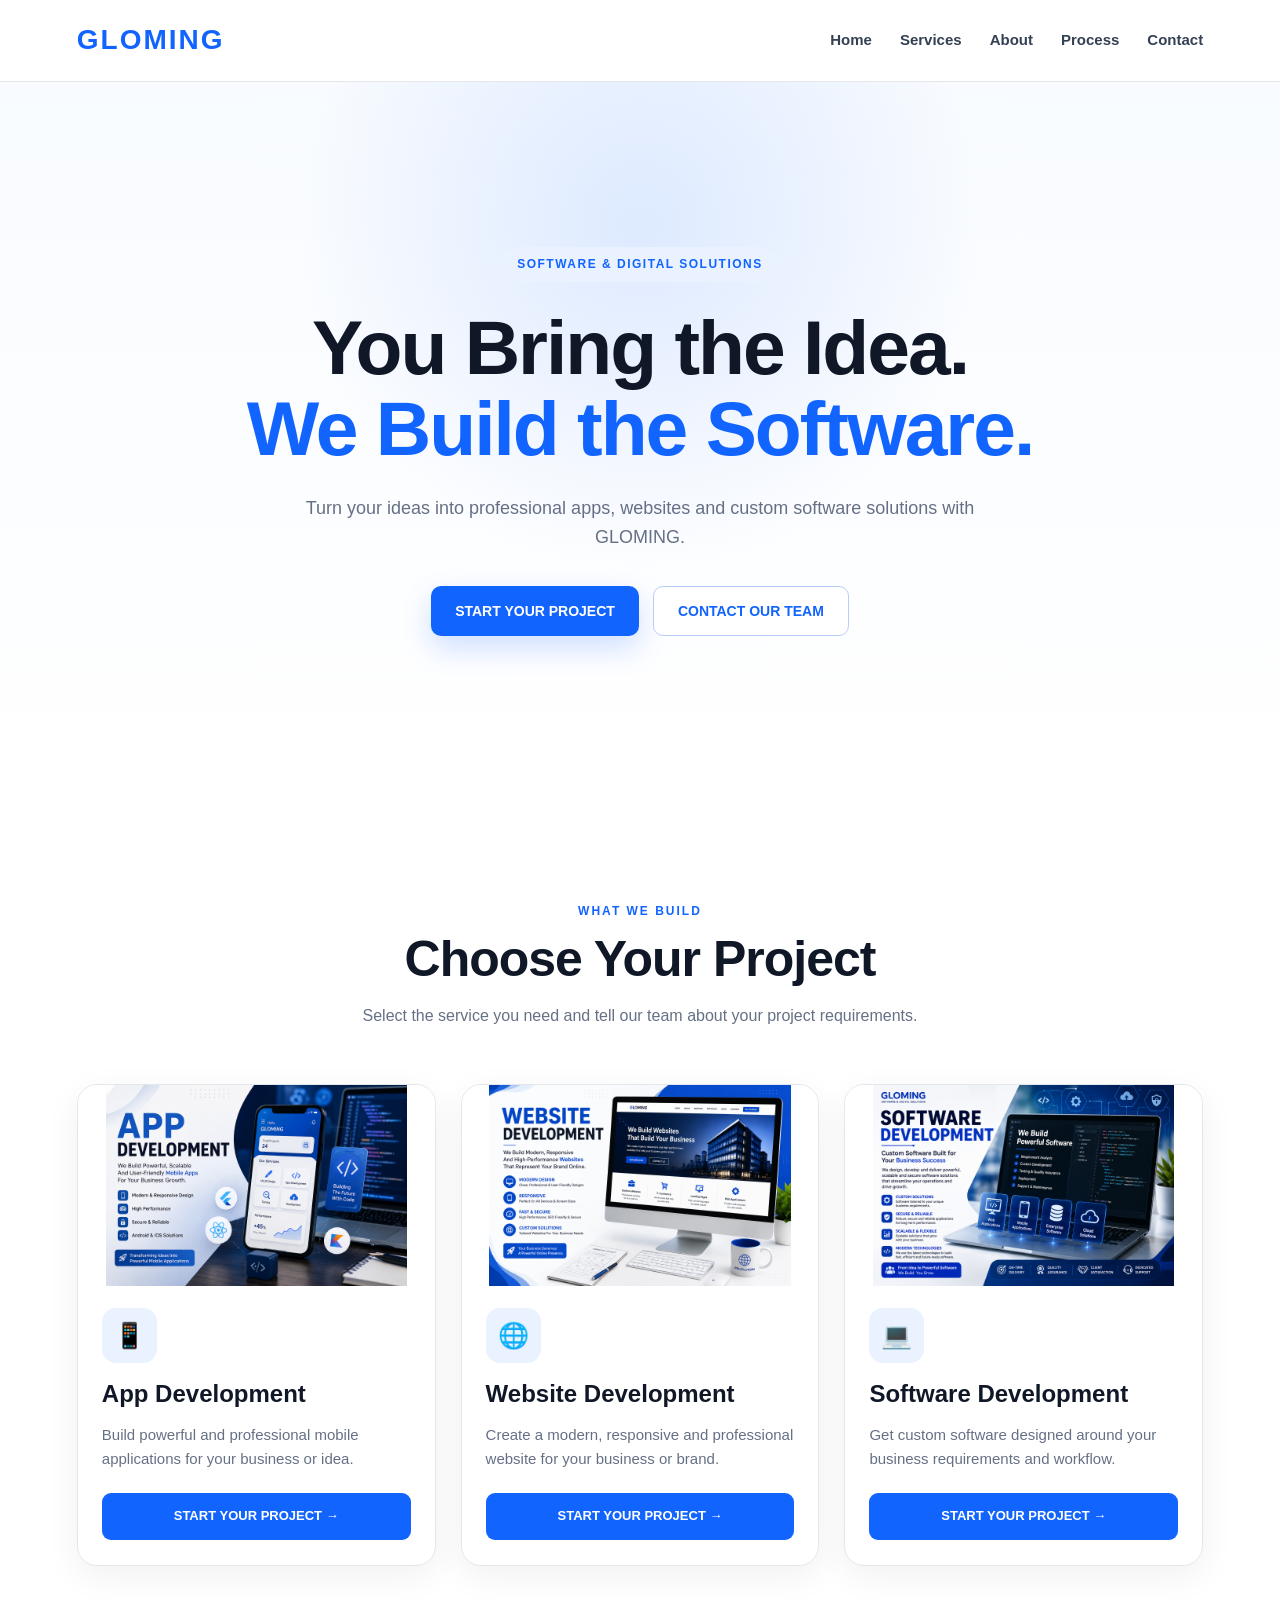
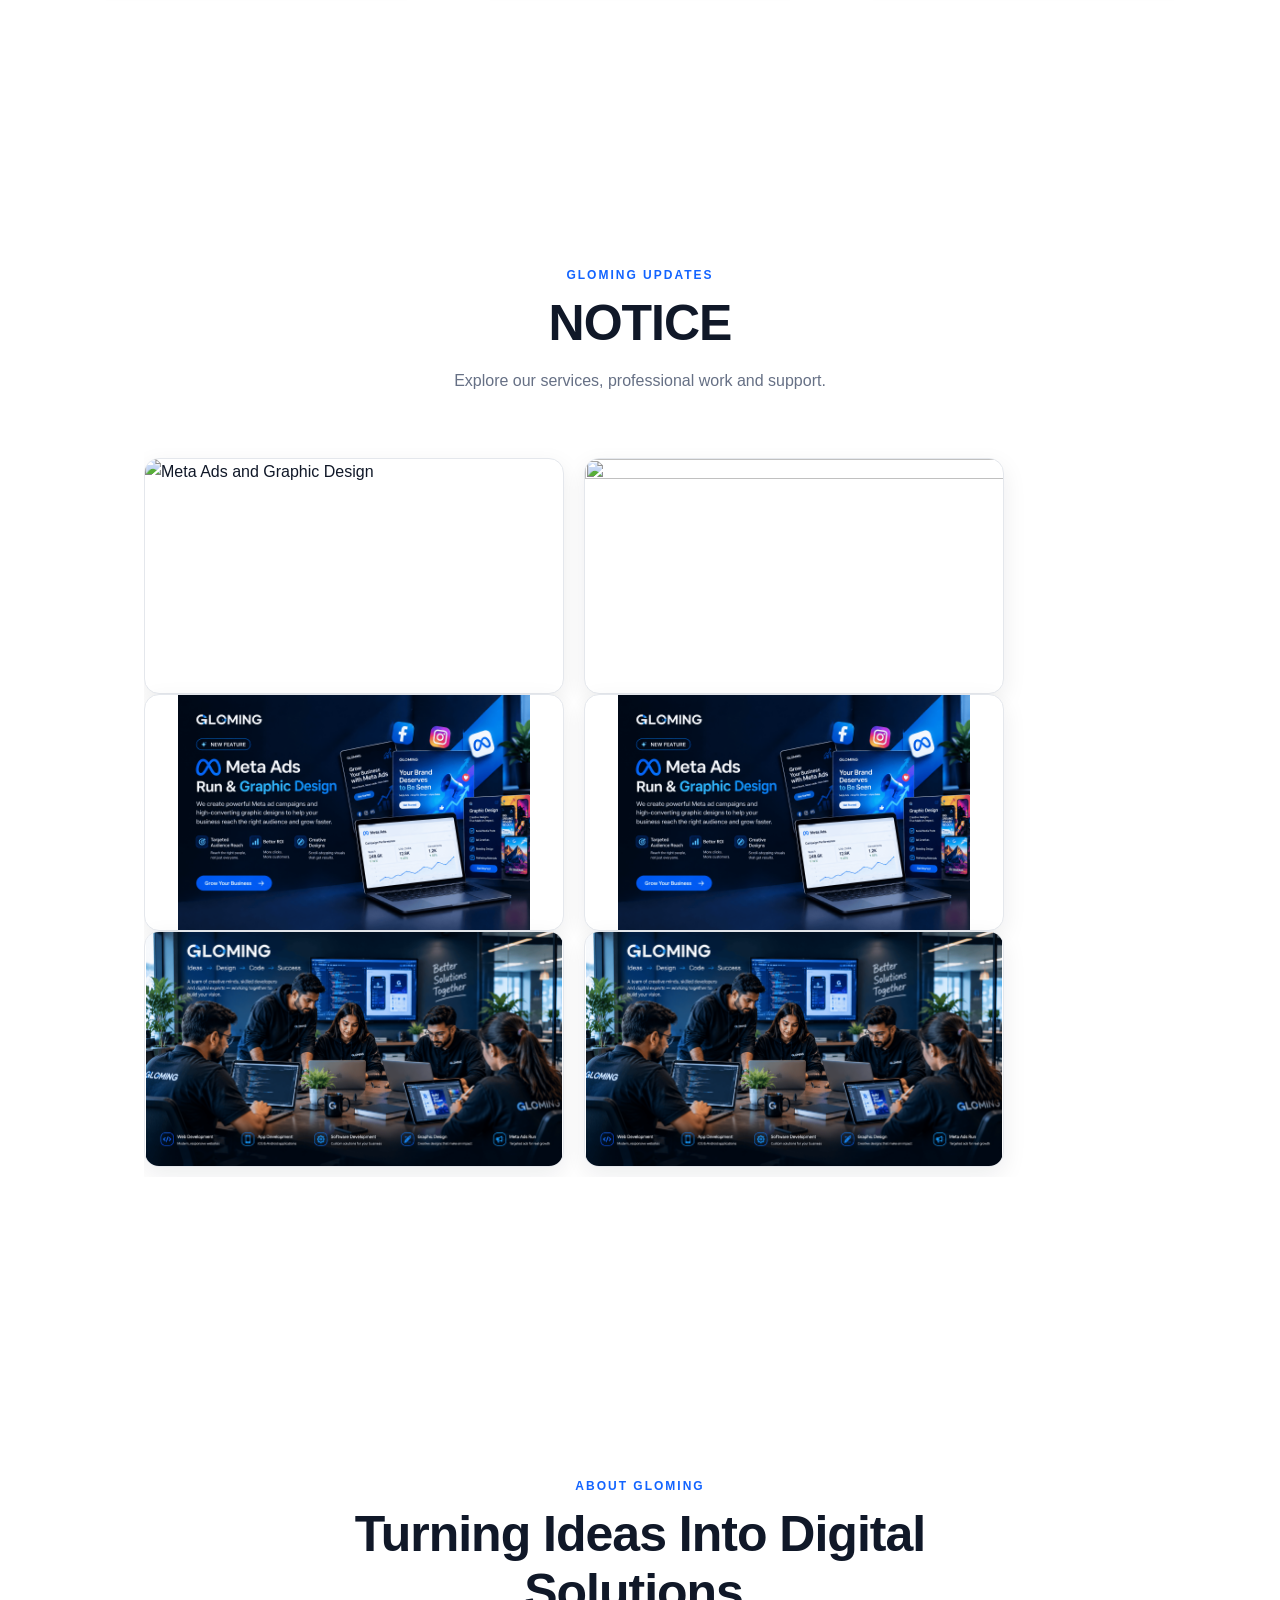
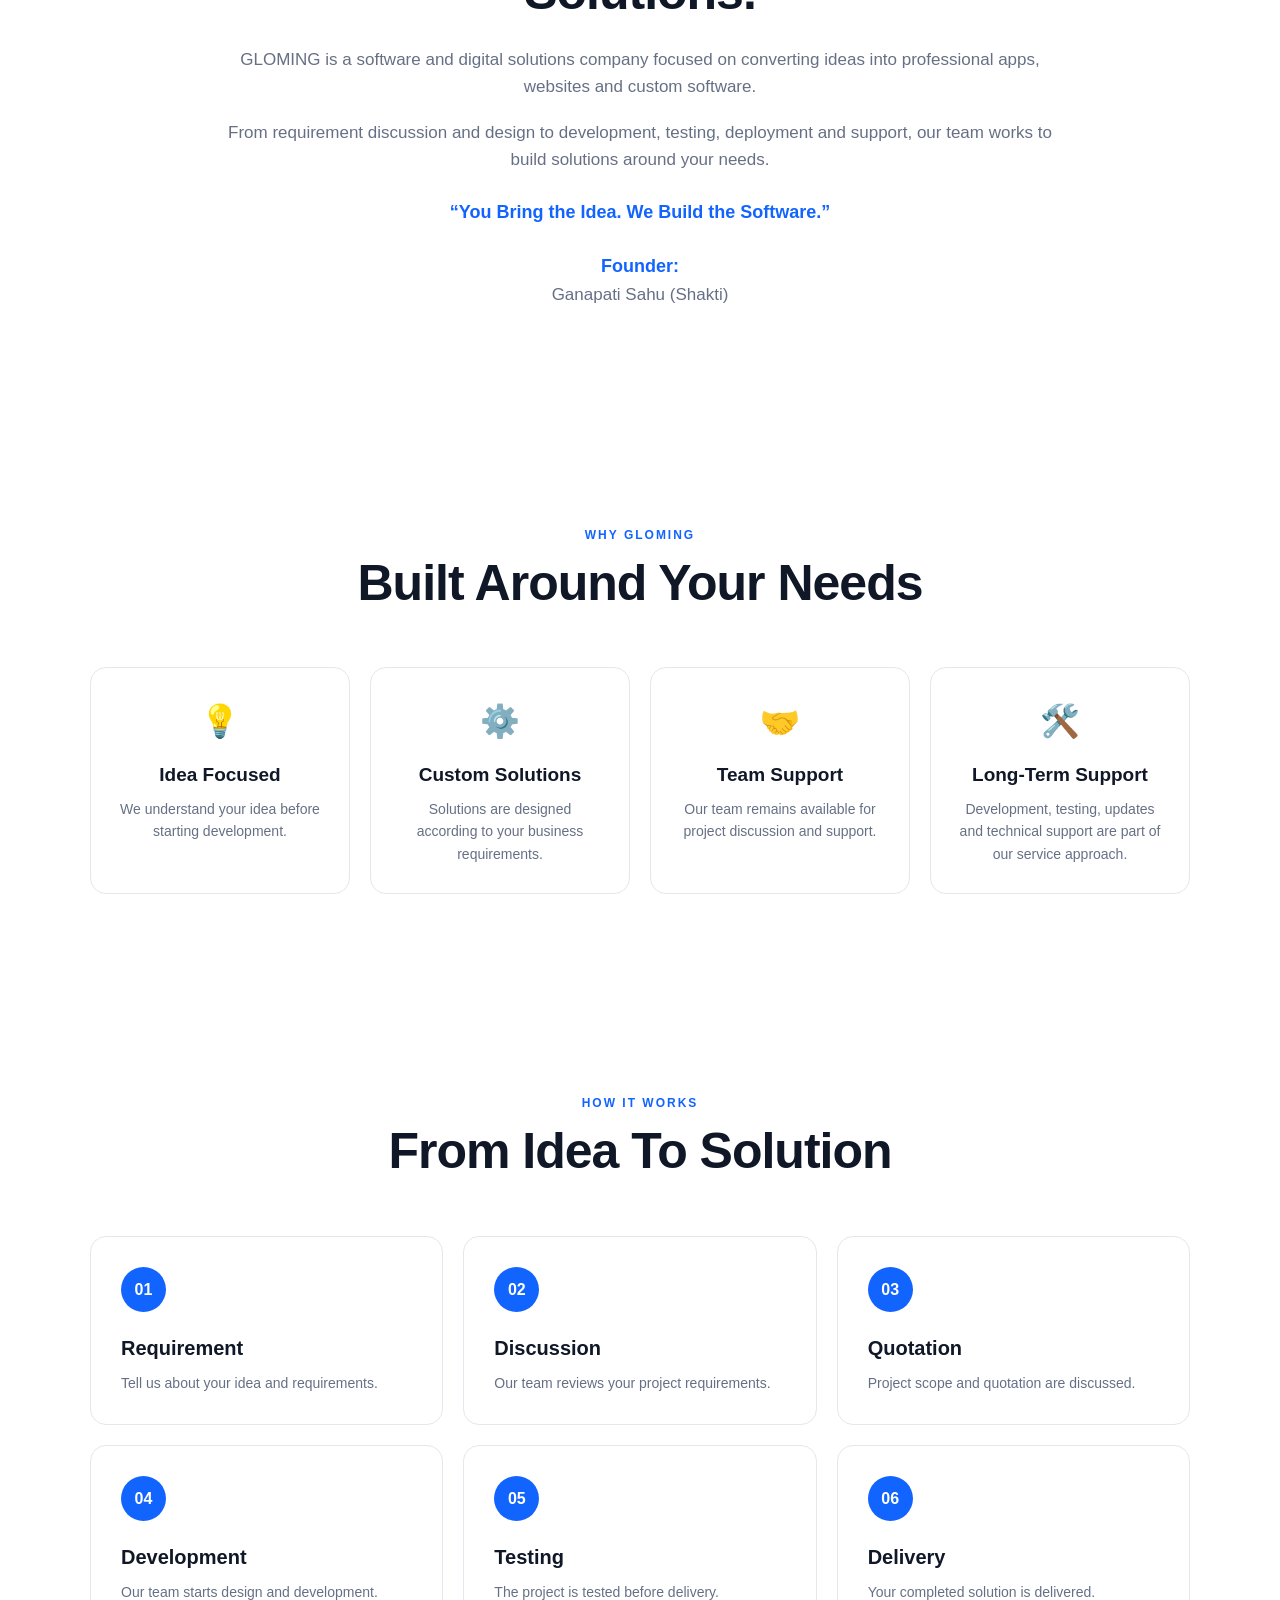
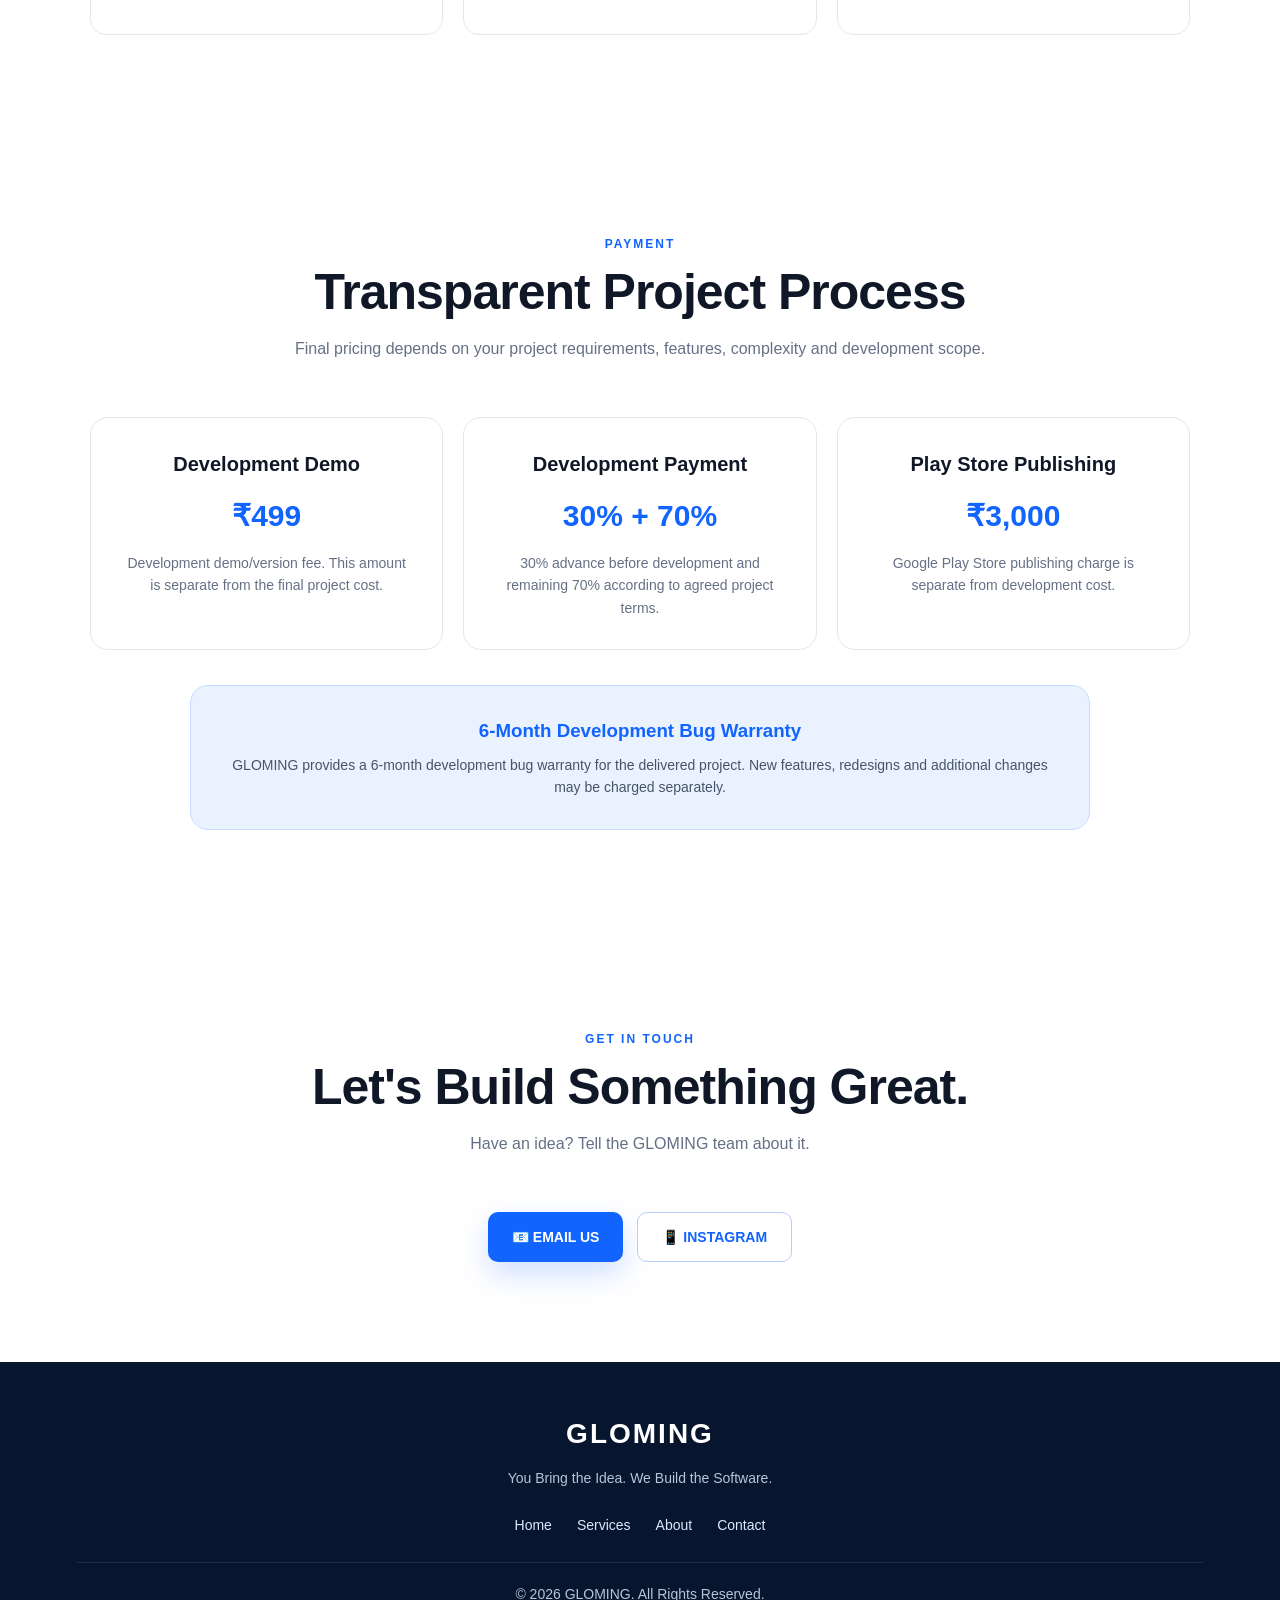
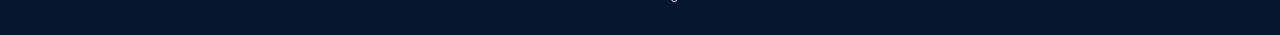
==== commit 017dff24: "Restore index.html with original content" ====
--- a/index.html
+++ b/index.html
@@ -176,40 +176,38 @@
 <!-- NOTICE: EXACTLY 3 PHOTOS -->
 <section id="notice" class="section">
 
+    
+<!-- GLOMING NOTICE SLIDER -->
+<section id="notice" class="section notice-section">
+
     <div class="section-heading">
         <span>GLOMING UPDATES</span>
         <h2>NOTICE</h2>
-
-        <p>
-            Discover our services, creative work and support.
-        </p>
+        <p>Explore our services, professional work and support.</p>
     </div>
 
     <div class="notice-slider">
-
         <div class="notice-track">
 
-            <img
-                src="notice-4.png"
-                alt="GLOMING Meta Ads and Graphic Design"
-                loading="lazy"
-            >
-
-            <img
-                src="notice-5.png"
-                alt="GLOMING Professional Team and Professional Work"
-                loading="lazy"
-            >
-
-            <img
-                src="notice-6.png"
-                alt="GLOMING Call Support"
-                loading="lazy"
-            >
-
-        </div>
-
-    </div>
+            <!-- FIRST SET: 3 PHOTOS -->
+            <div class="notice-group">
+                <img src="notice-4.png" alt="Meta Ads and Graphic Design">
+                <img src="notice-5.png" alt="Professional Team and Work">
+                <img src="notice-6.png" alt="GLOMING Call Support">
+            </div>
+
+            <!-- DUPLICATE SET: SEAMLESS SCROLLING -->
+            <div class="notice-group" aria-hidden="true">
+                <img src="notice-4.png" alt="">
+                <img src="notice-5.png" alt="">
+                <img src="notice-6.png" alt="">
+            </div>
+
+        </div>
+    </div>
+
+</section>
+
 
 </section>
 
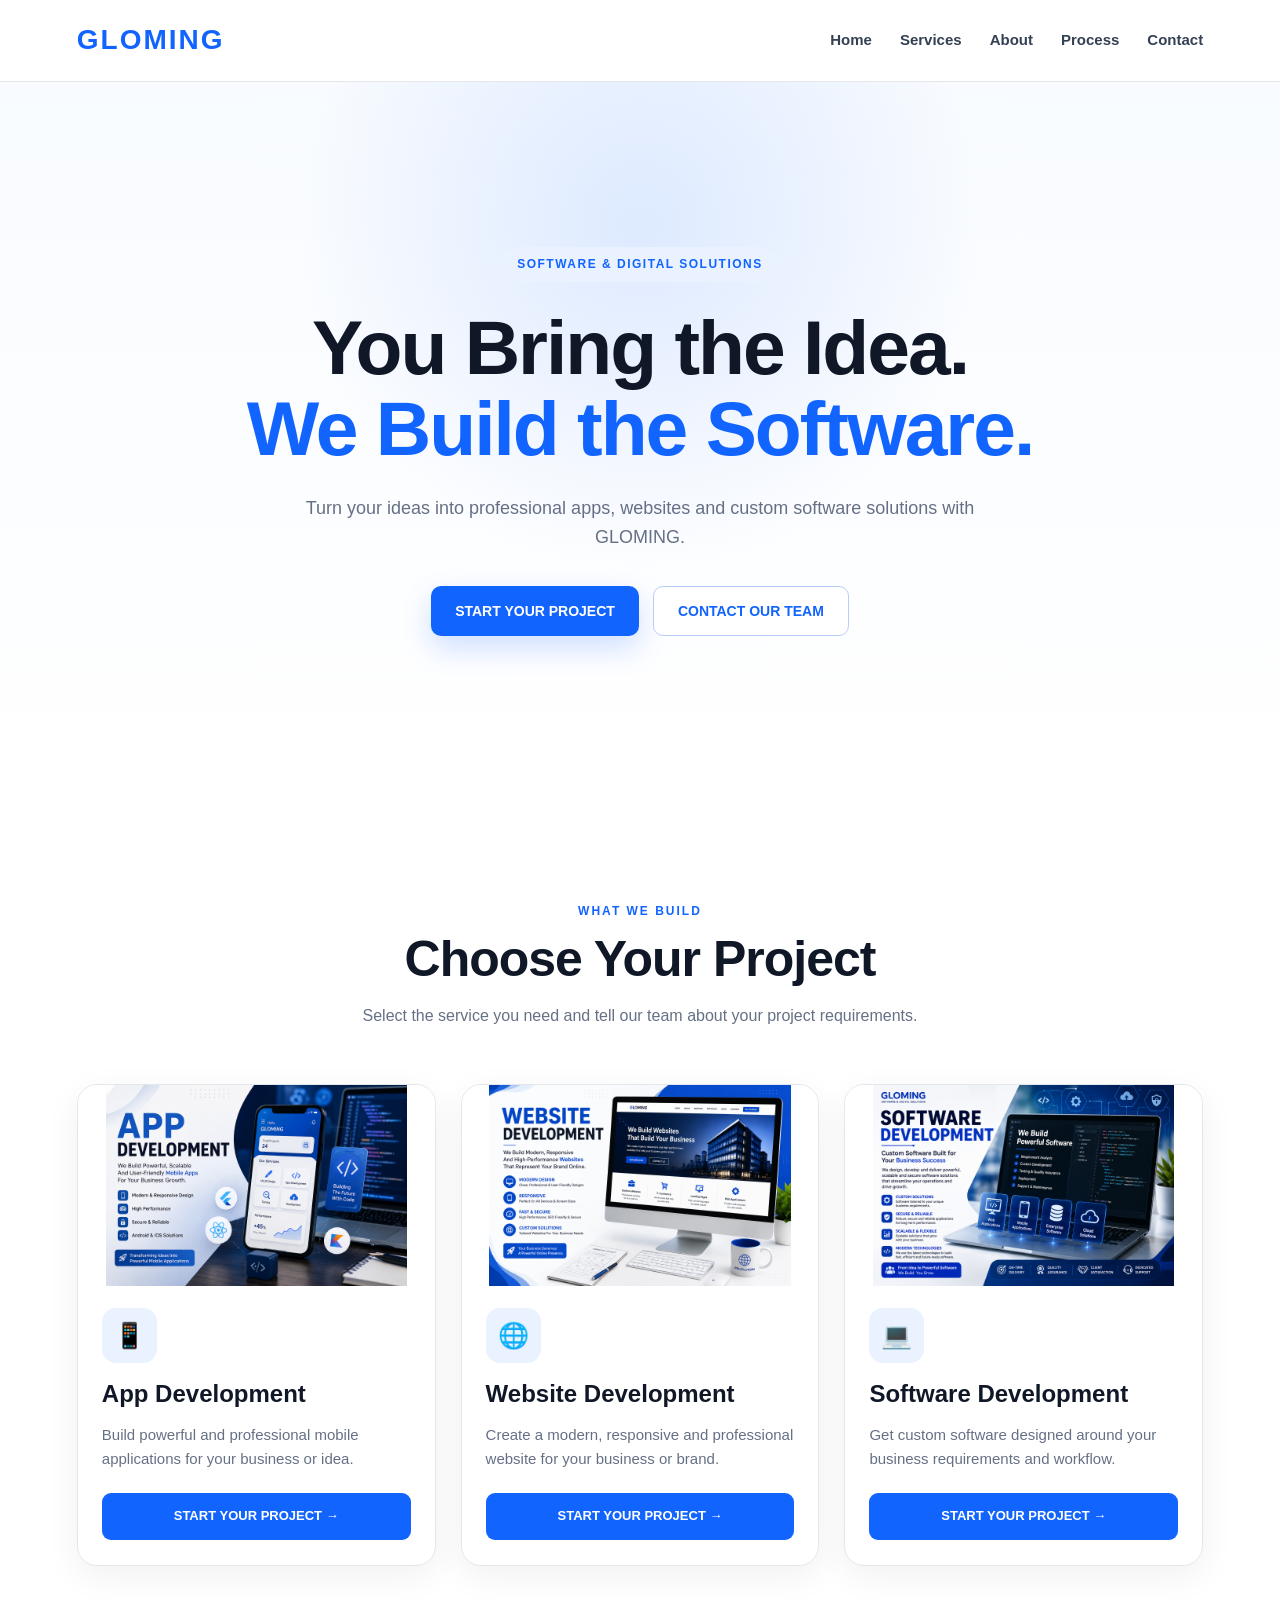
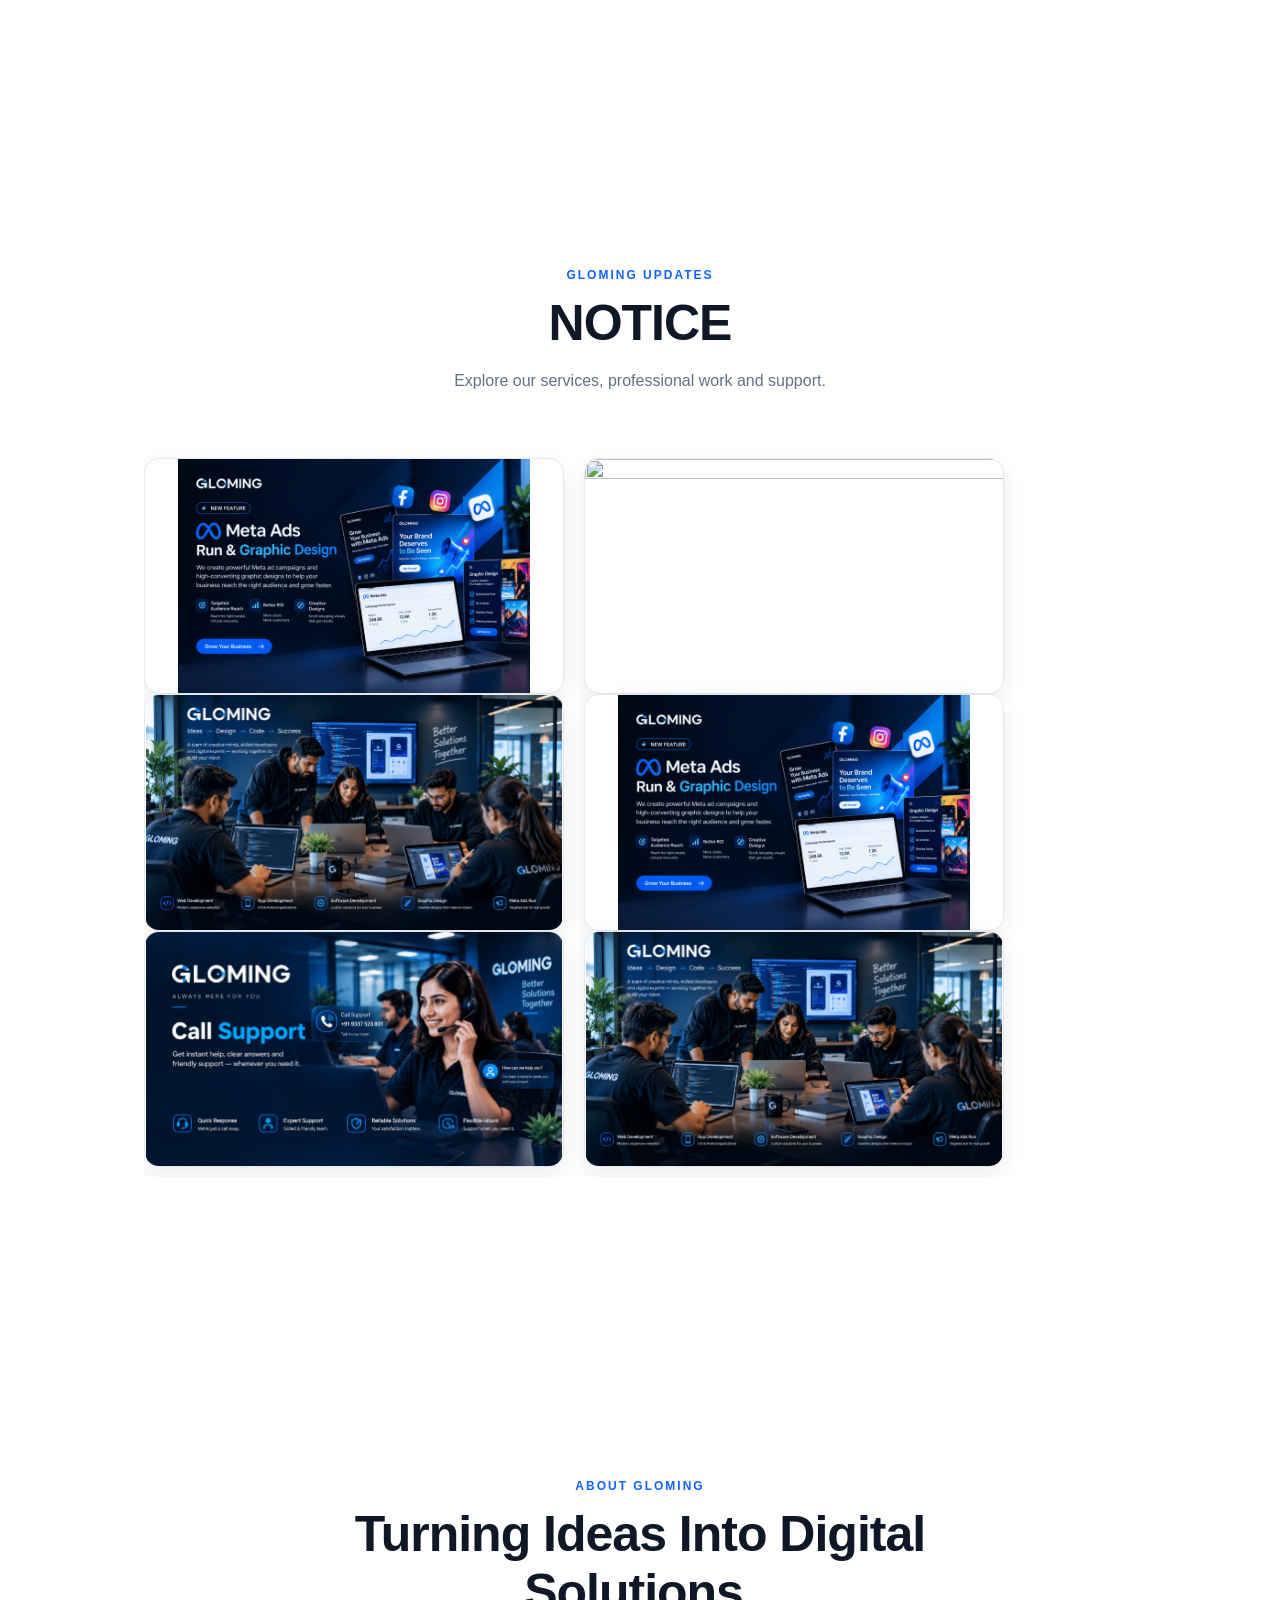
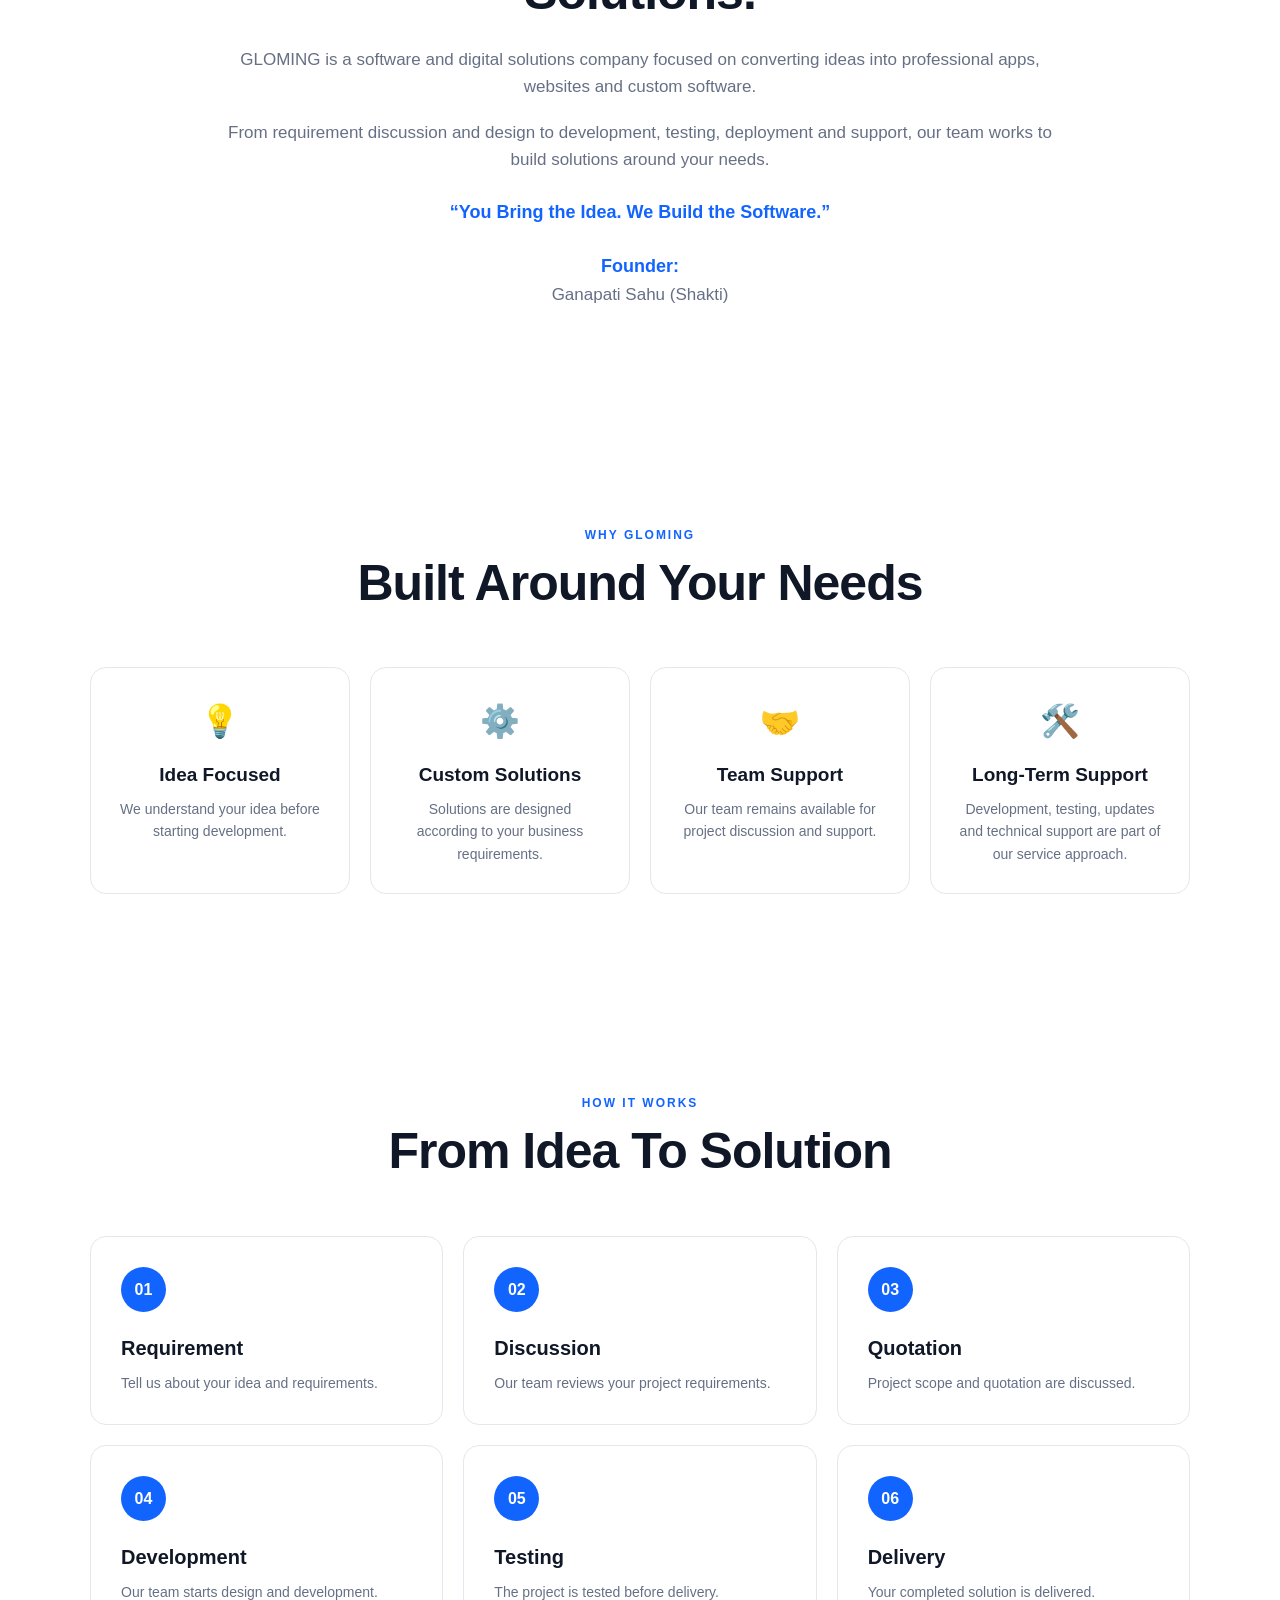
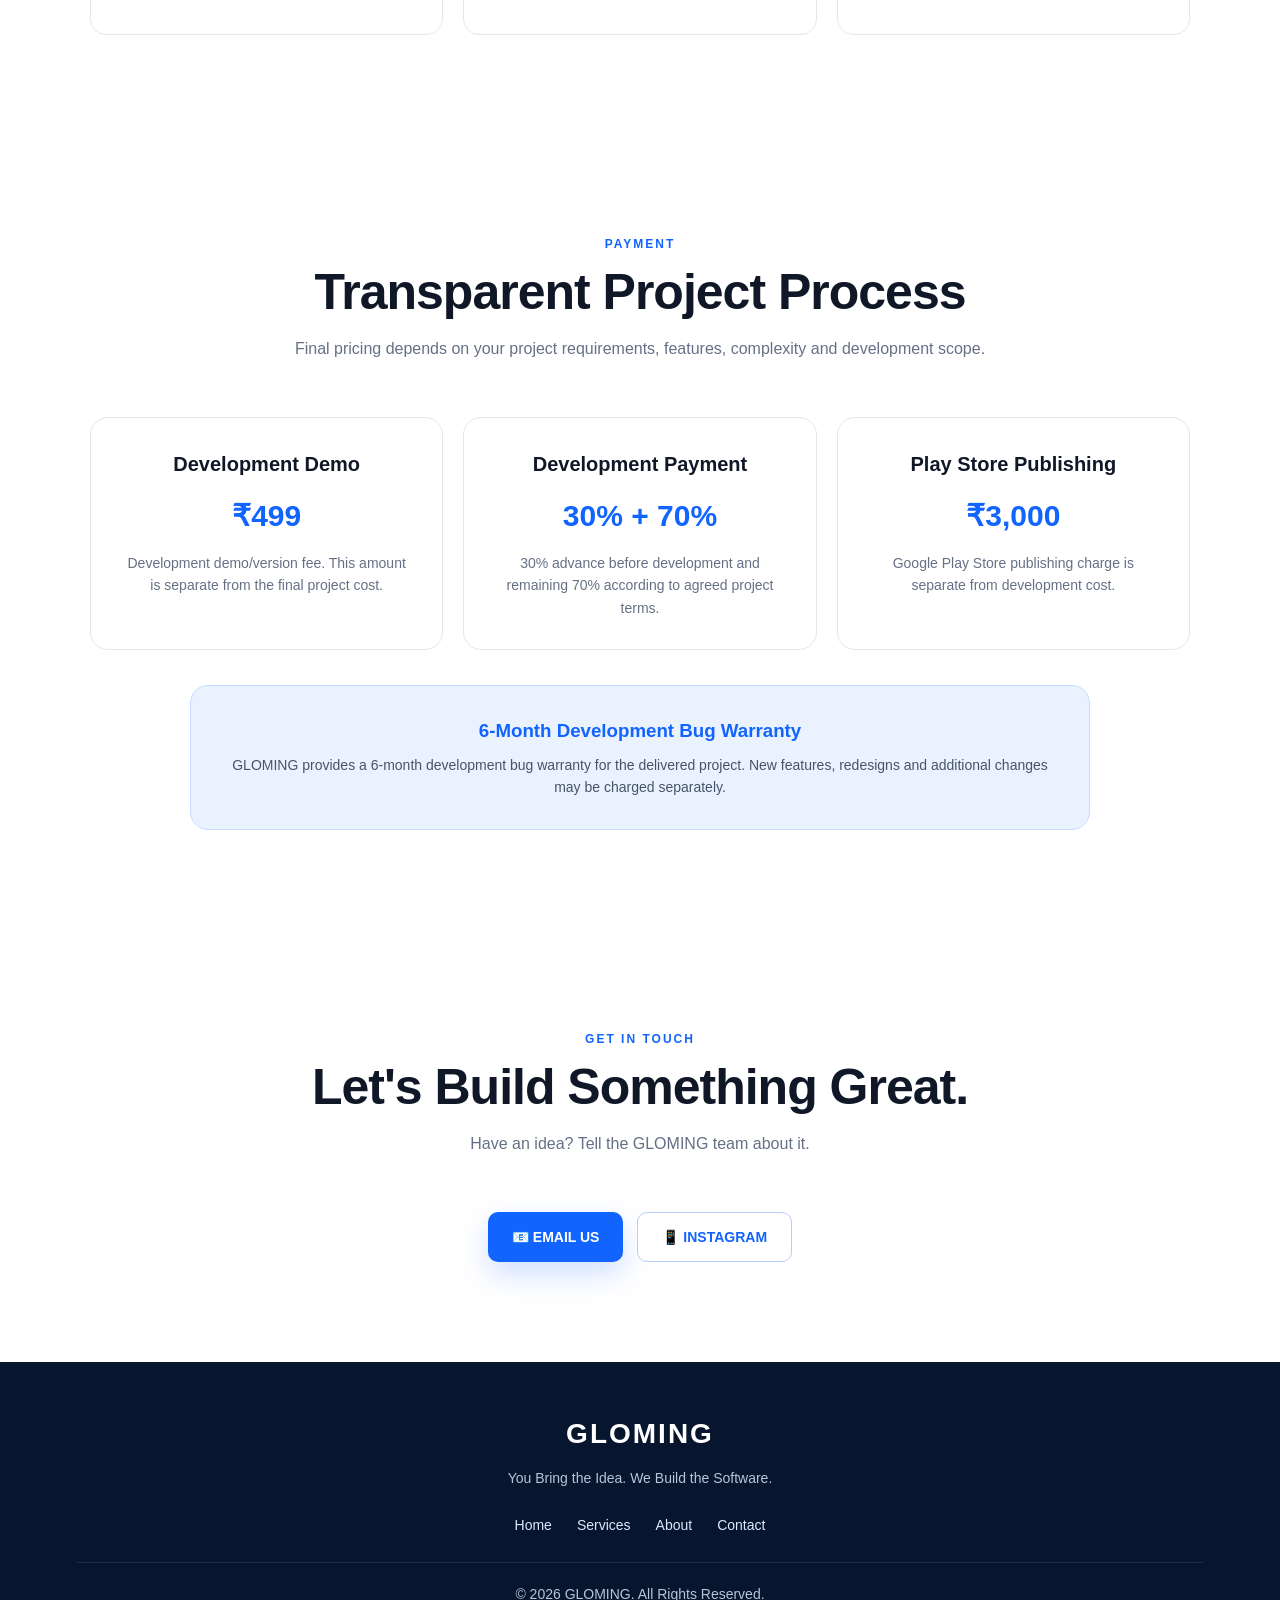
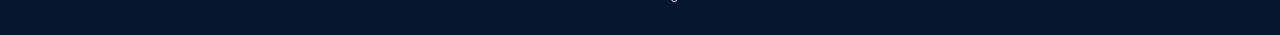
==== commit d99cd546: "Replace old HTML structure with new version" ====
--- a/index.html
+++ b/index.html
@@ -191,9 +191,9 @@
 
             <!-- FIRST SET: 3 PHOTOS -->
             <div class="notice-group">
-                <img src="notice-4.png" alt="Meta Ads and Graphic Design">
-                <img src="notice-5.png" alt="Professional Team and Work">
-                <img src="notice-6.png" alt="GLOMING Call Support">
+                <img src="notice-5.png" alt="Meta Ads and Graphic Design">
+                <img src="notice-6.png" alt="Professional Team and Work">
+                <img src="notice-7.png" alt="GLOMING Call Support">
             </div>
 
             <!-- DUPLICATE SET: SEAMLESS SCROLLING -->
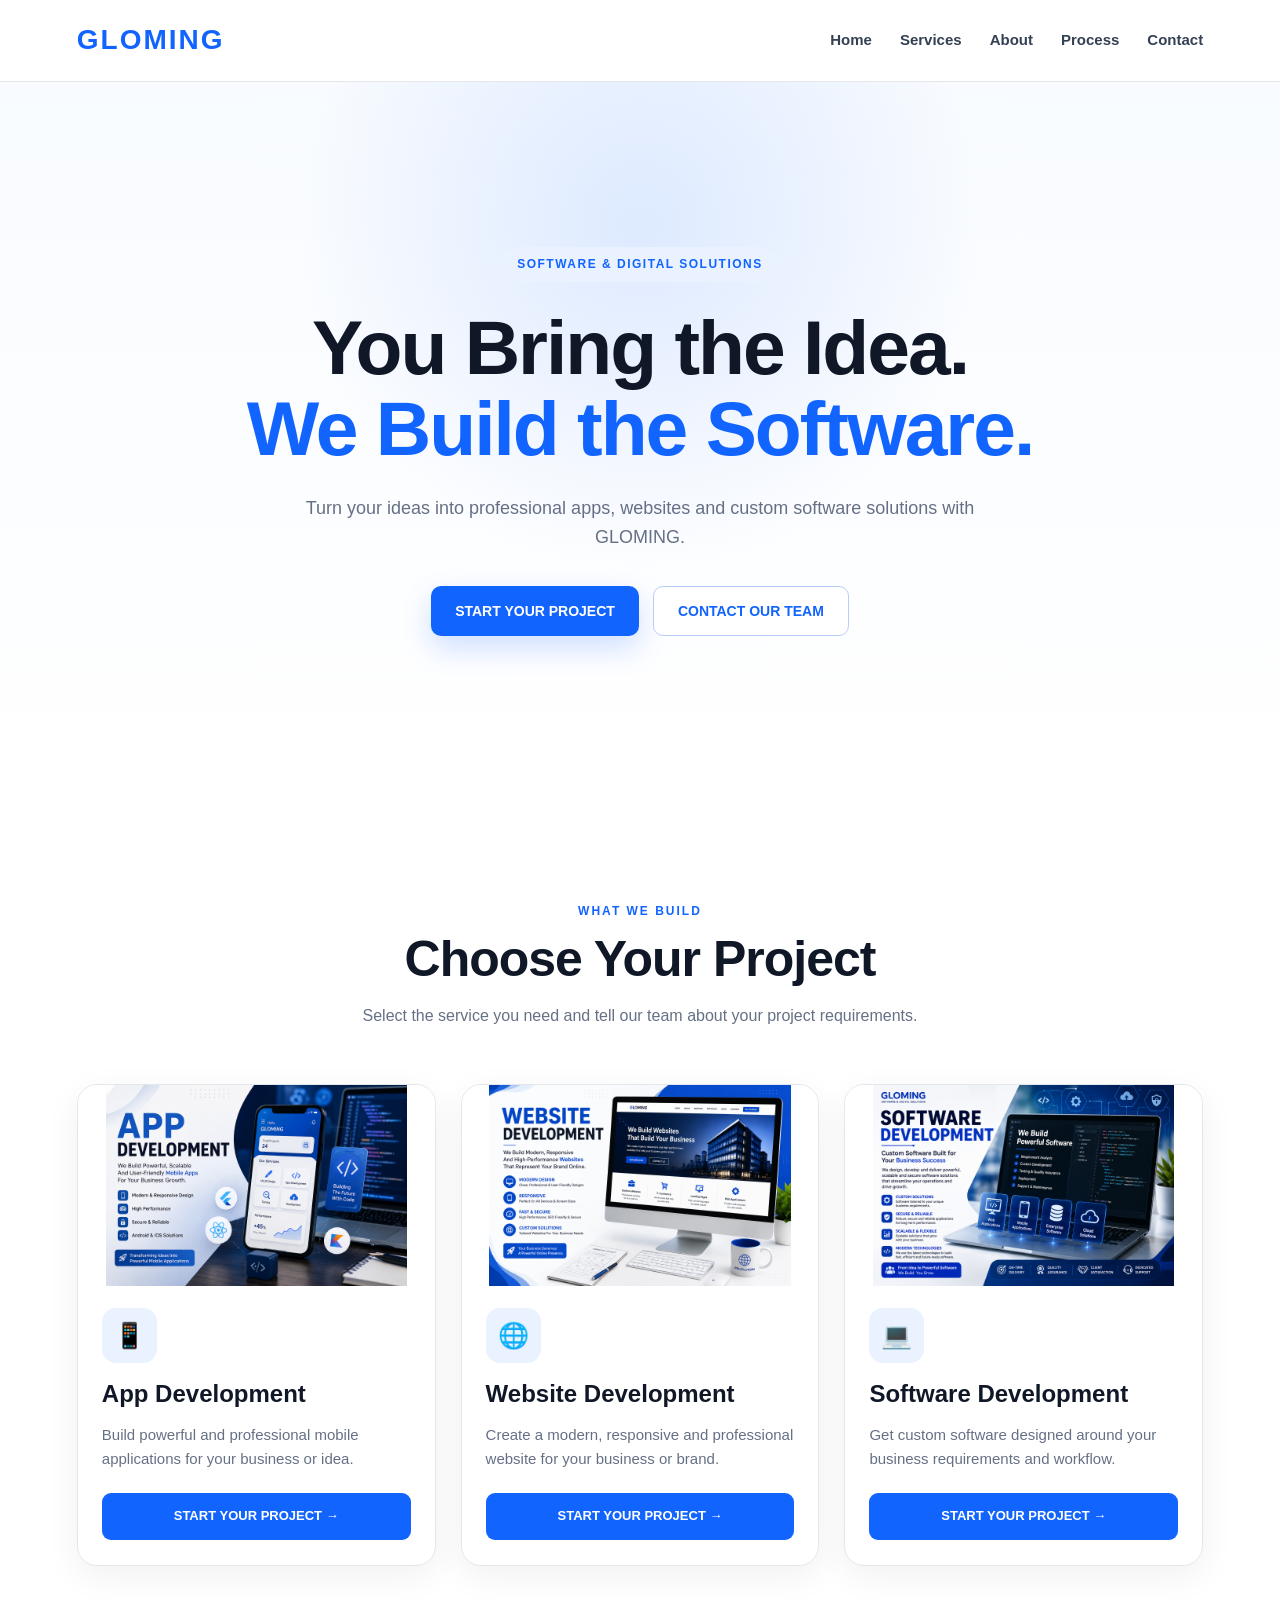
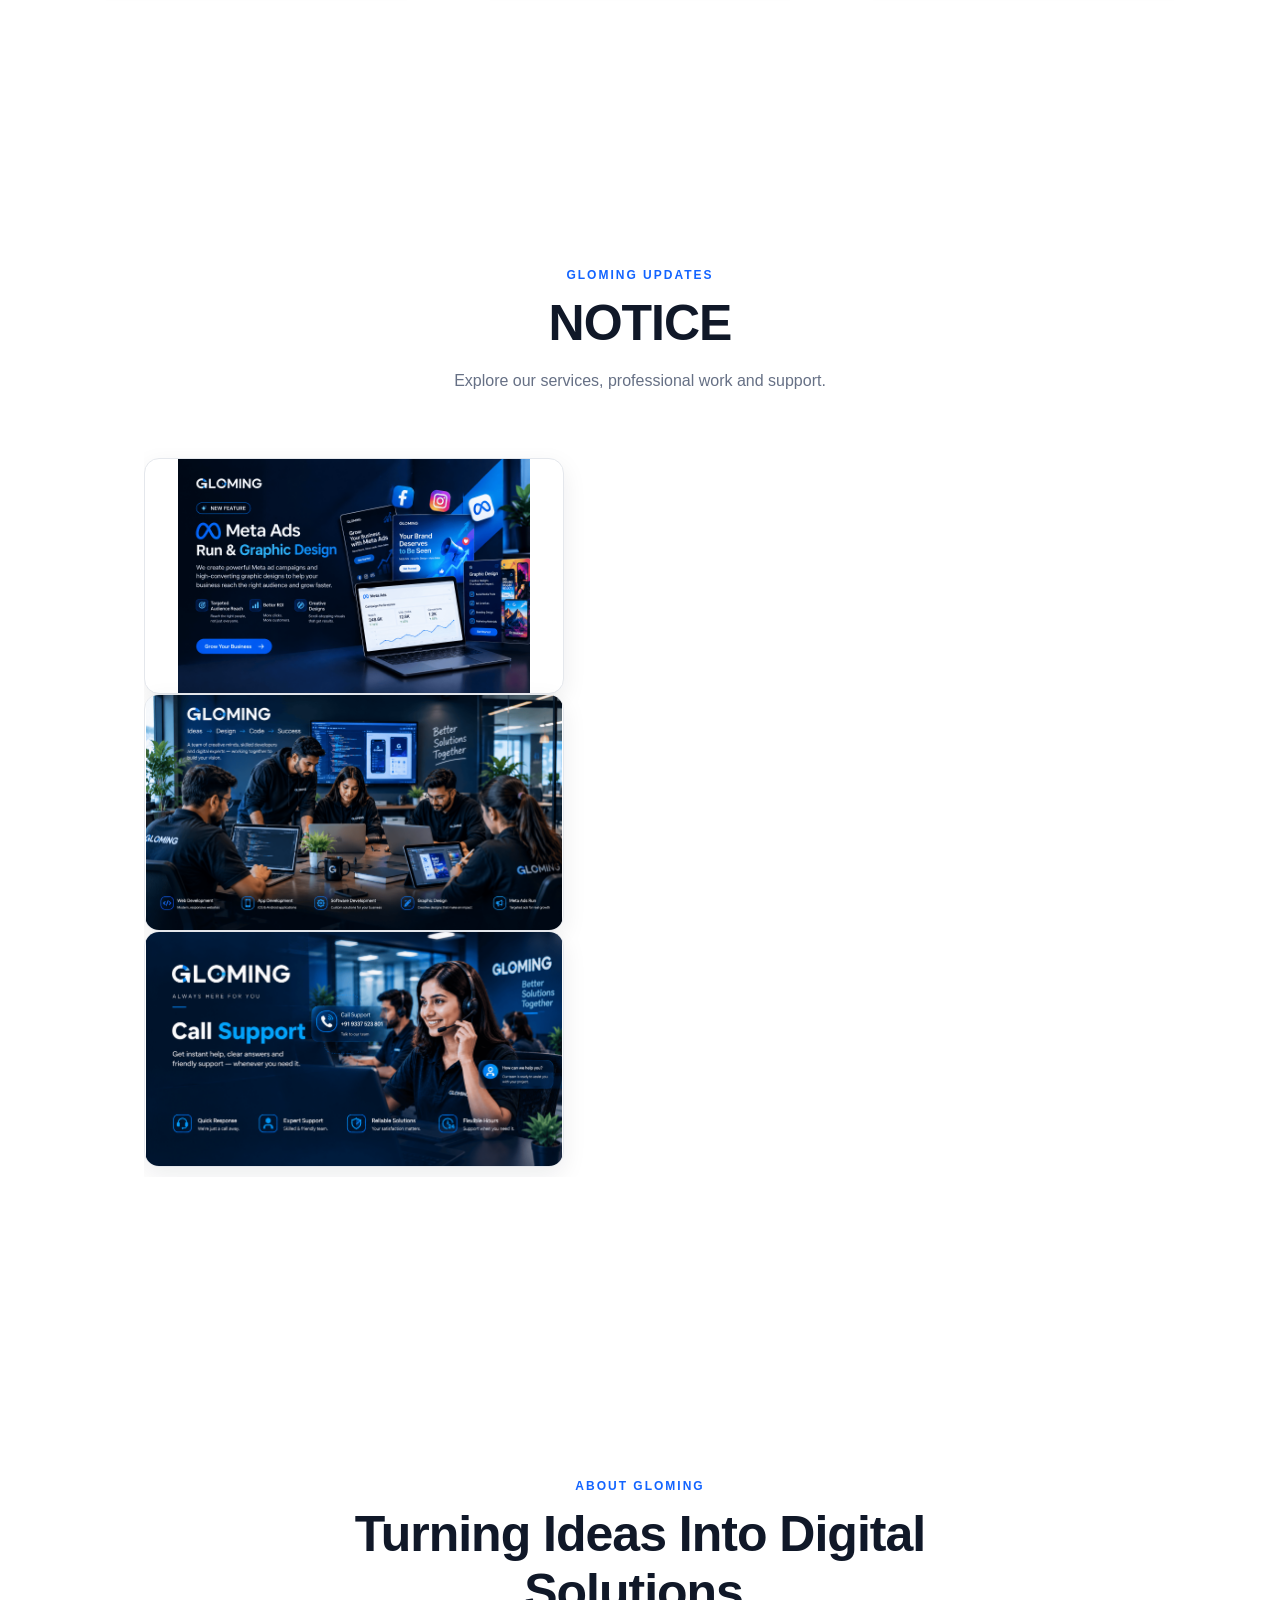
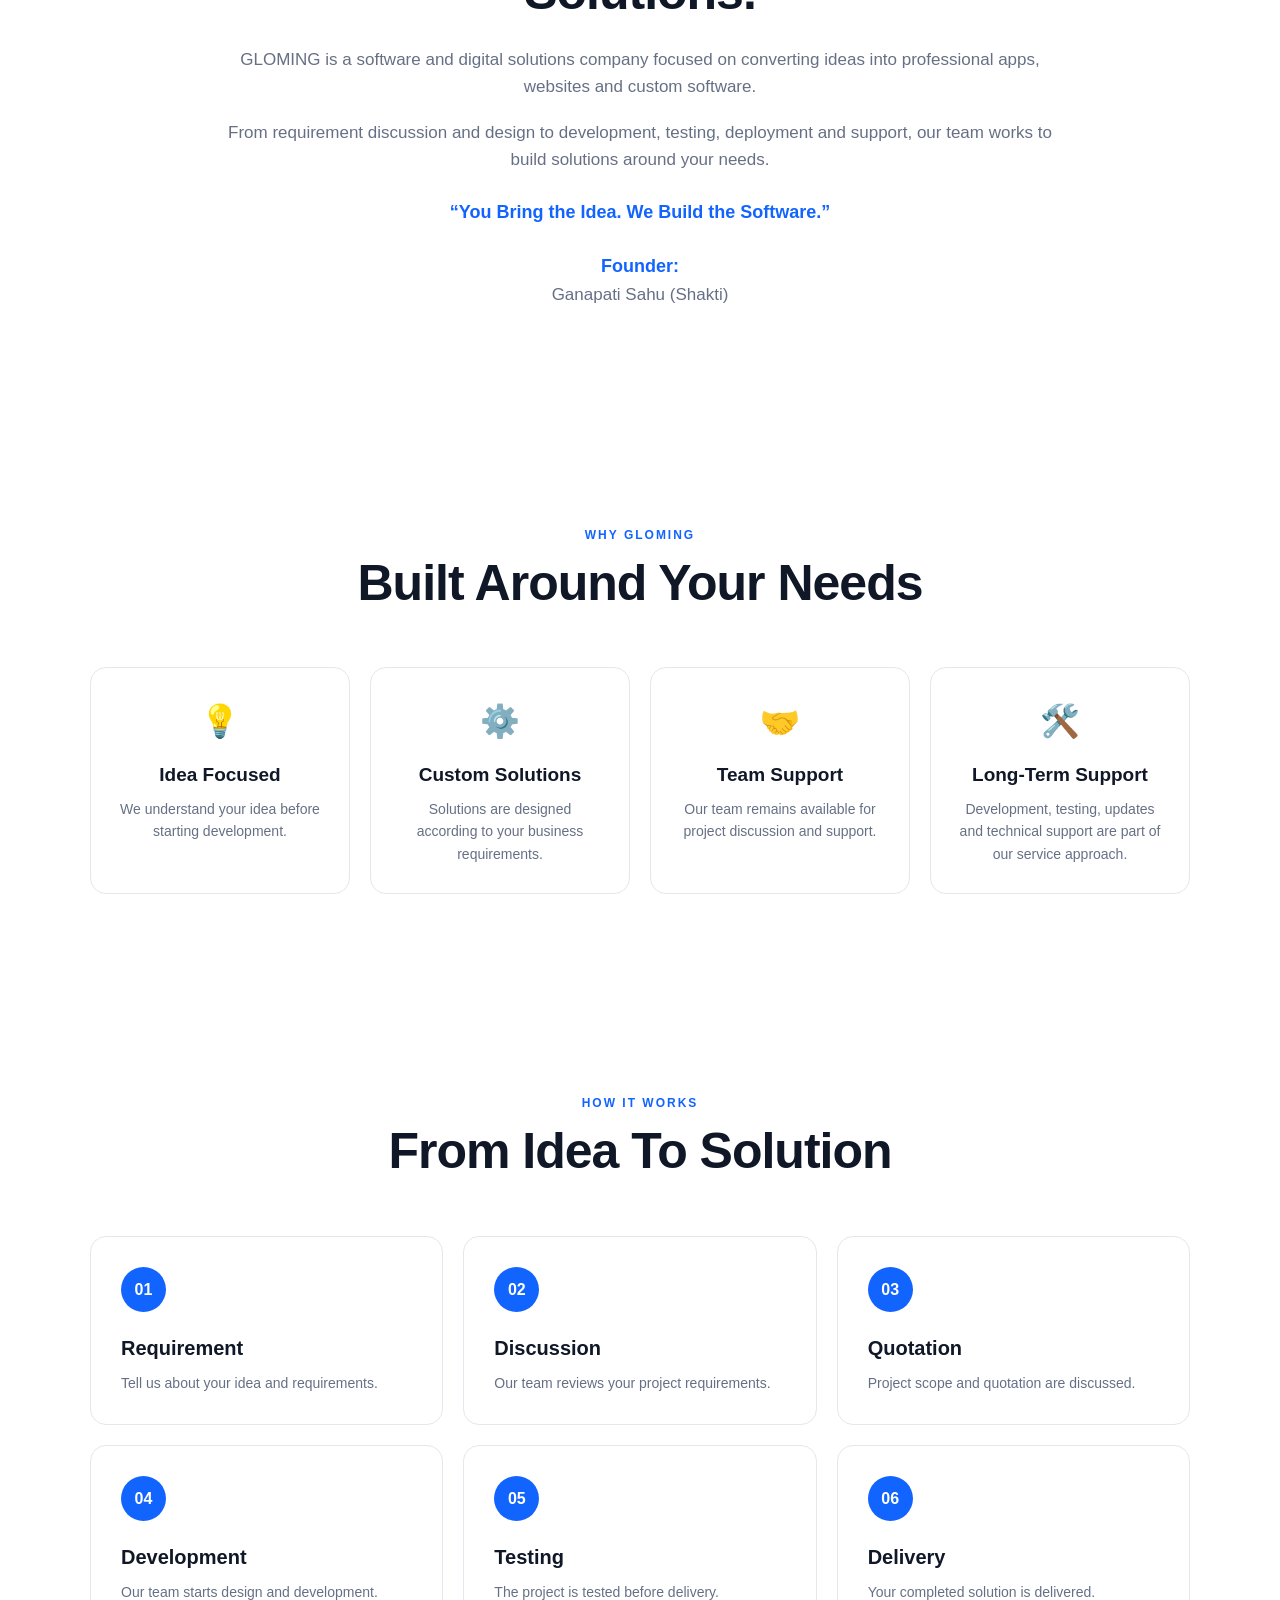
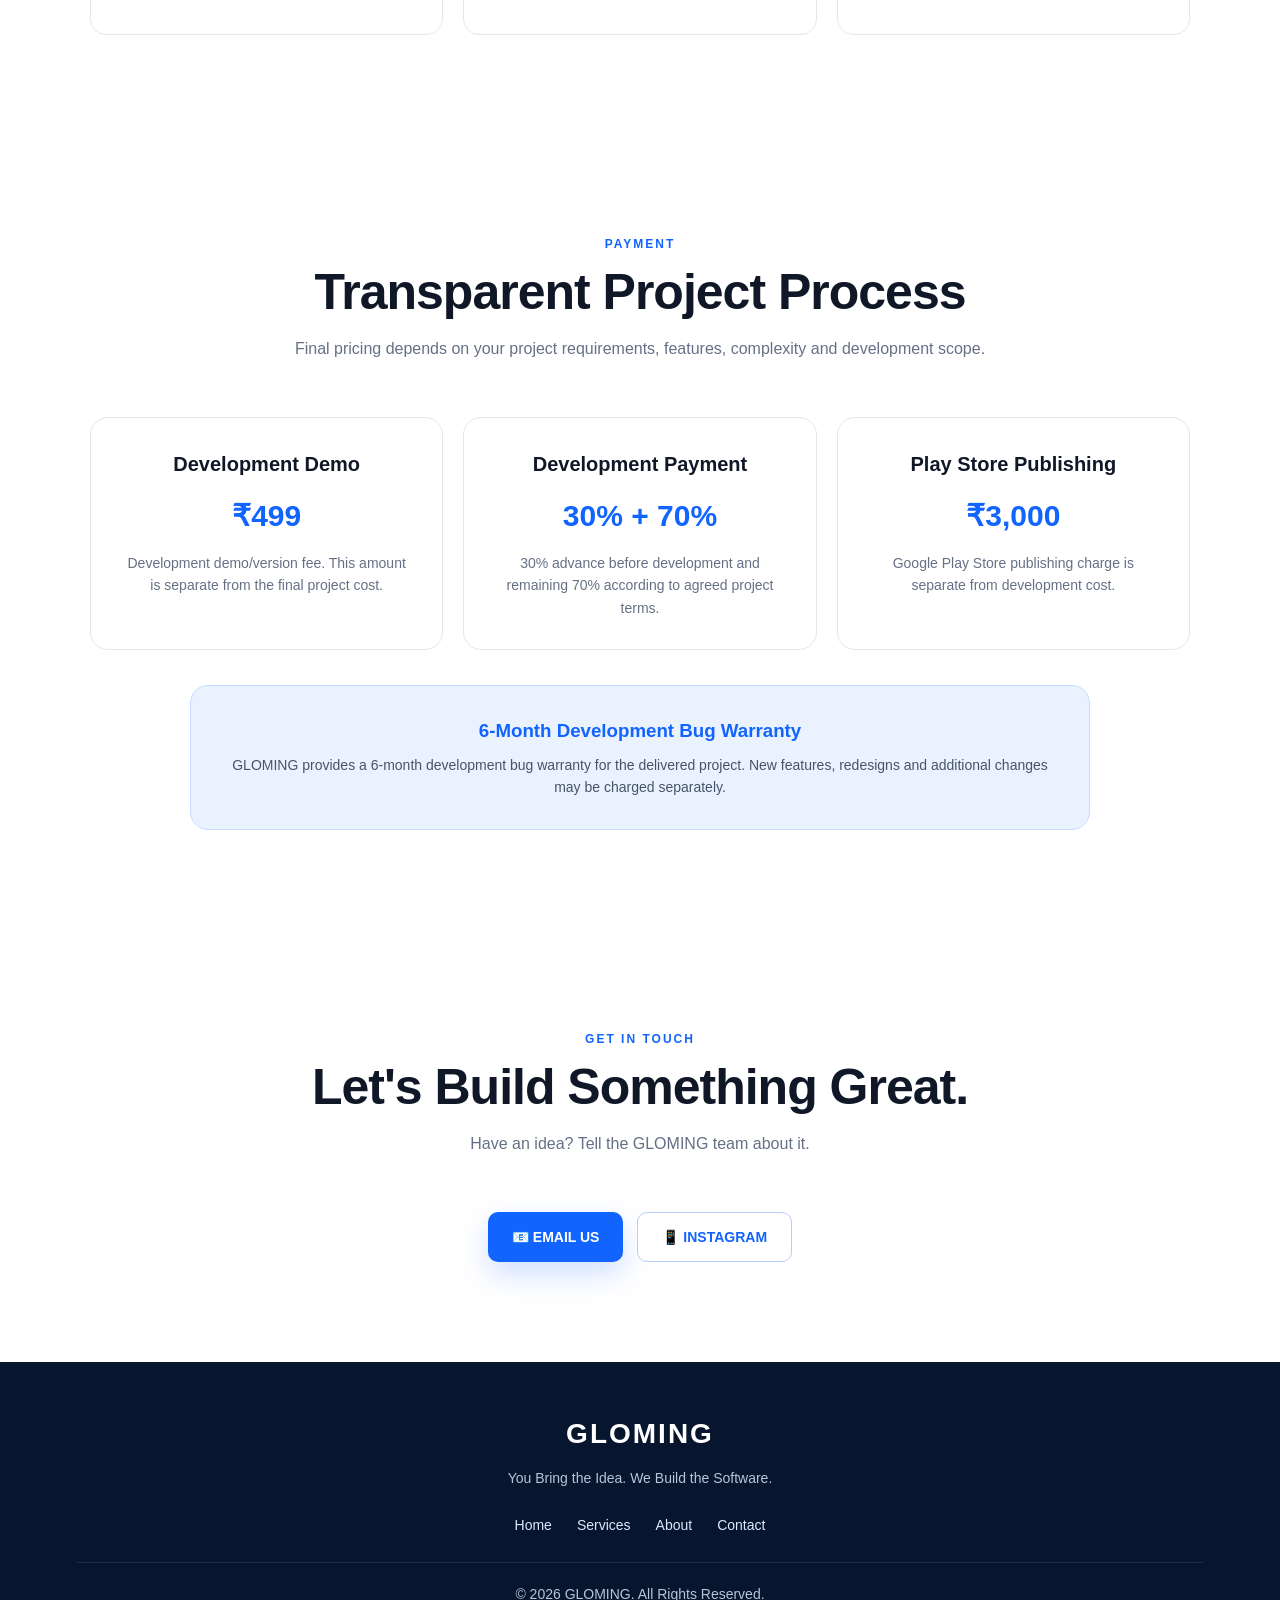
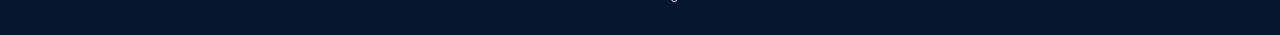
==== commit 4d6552ab: "Update index.html" ====
--- a/index.html
+++ b/index.html
@@ -195,12 +195,6 @@
                 <img src="notice-6.png" alt="Professional Team and Work">
                 <img src="notice-7.png" alt="GLOMING Call Support">
             </div>
-
-            <!-- DUPLICATE SET: SEAMLESS SCROLLING -->
-            <div class="notice-group" aria-hidden="true">
-                <img src="notice-4.png" alt="">
-                <img src="notice-5.png" alt="">
-                <img src="notice-6.png" alt="">
             </div>
 
         </div>
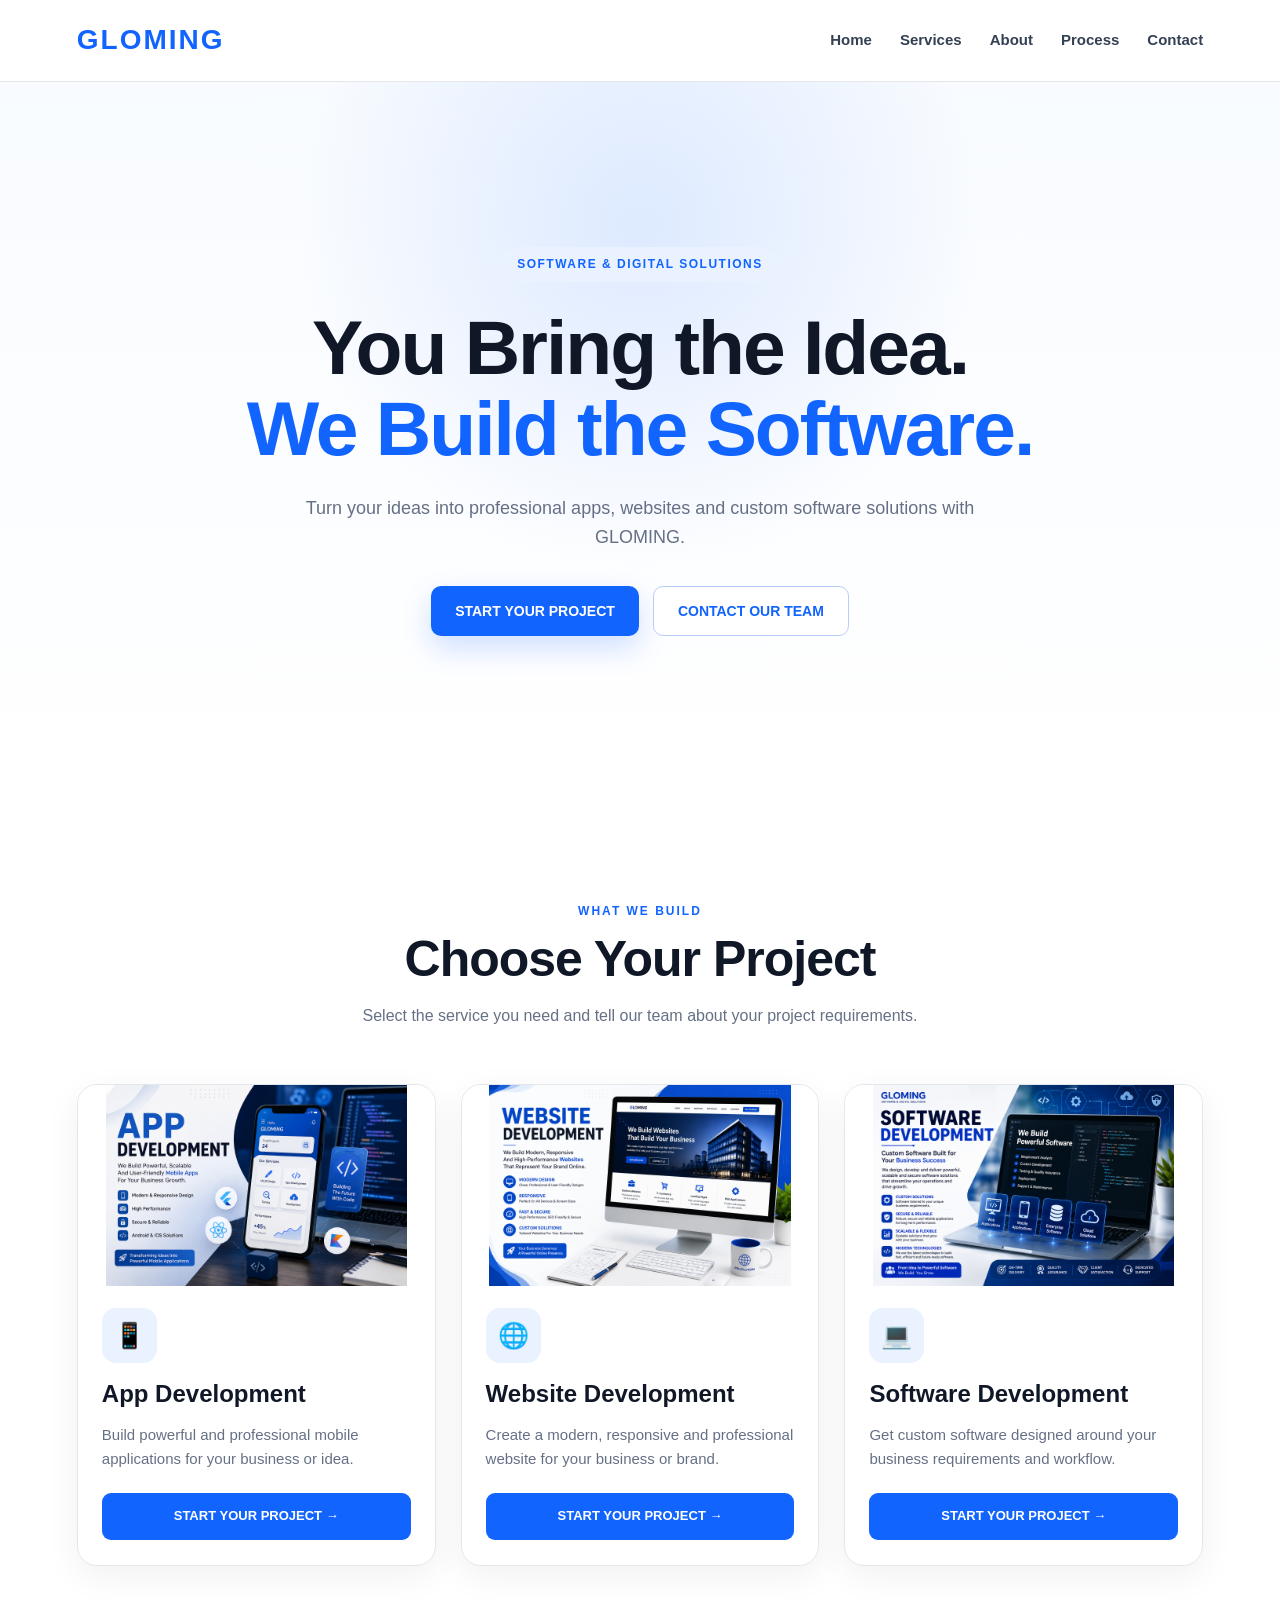
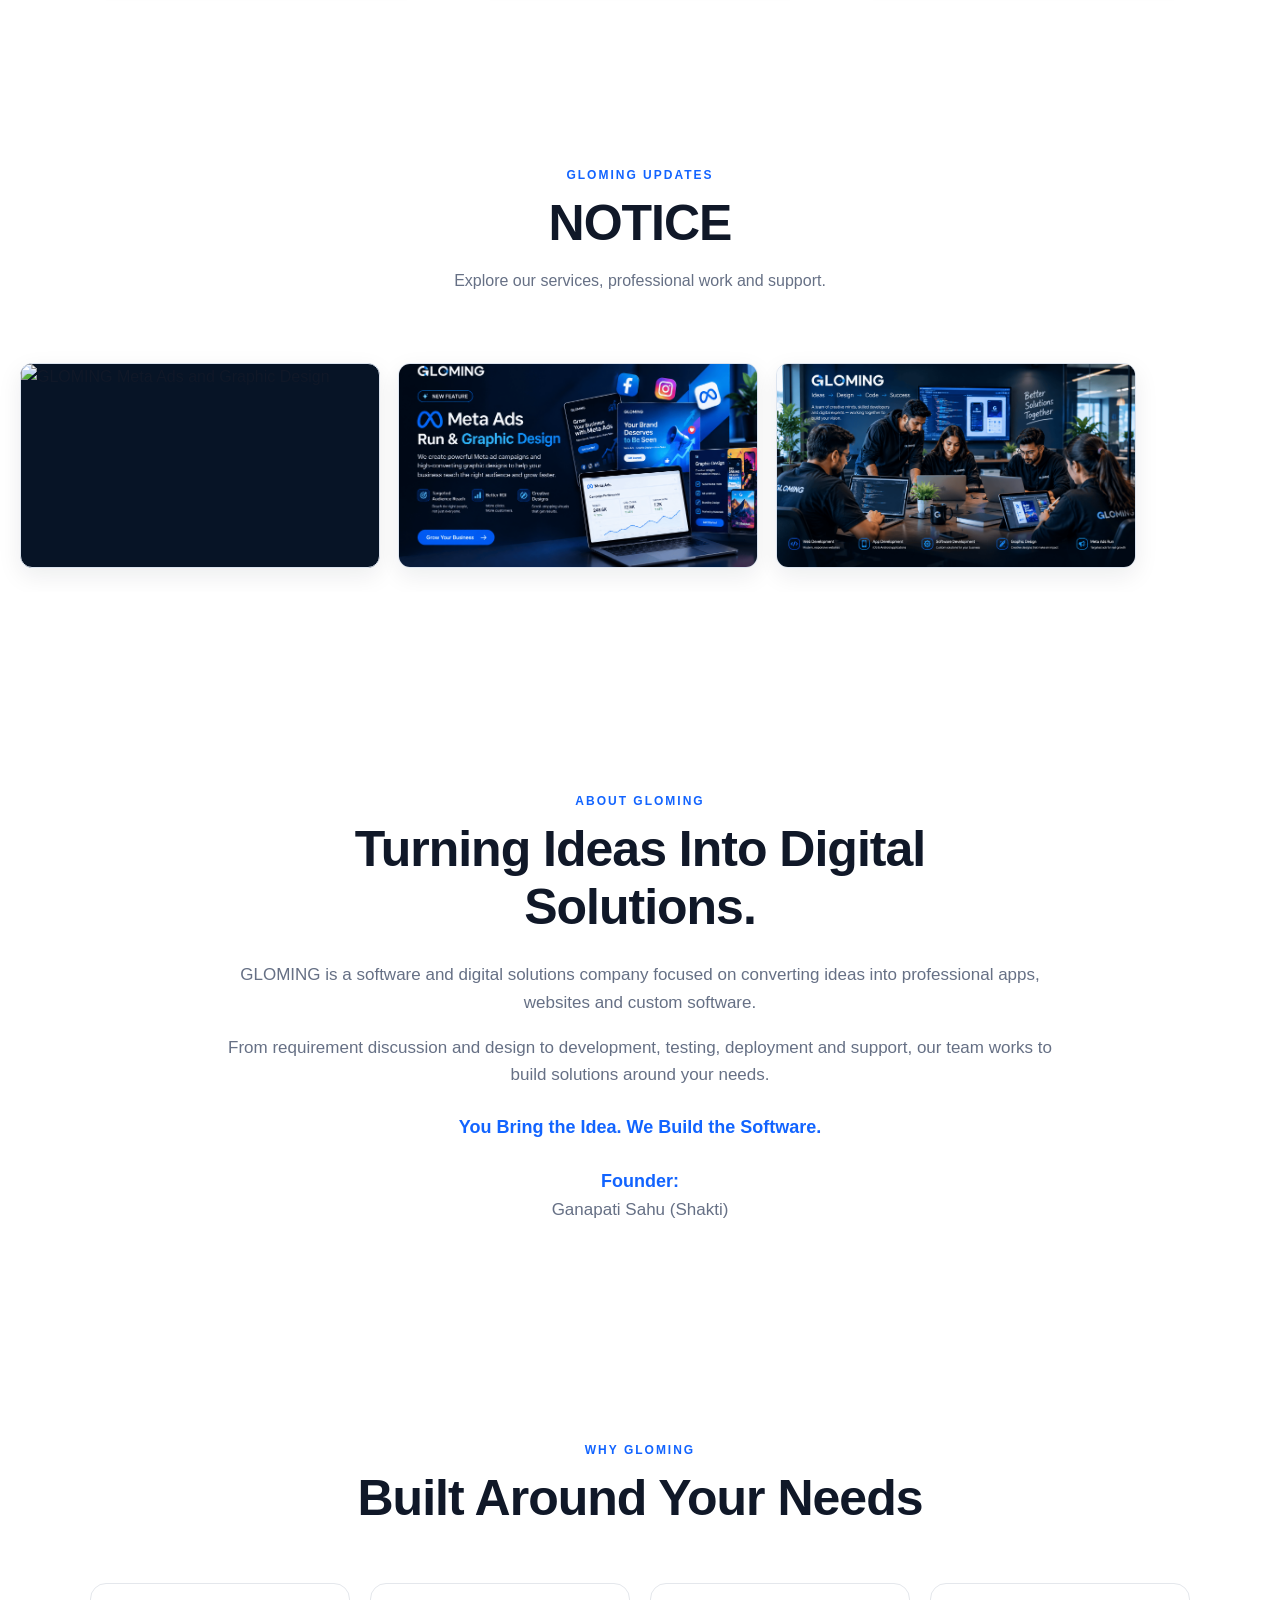
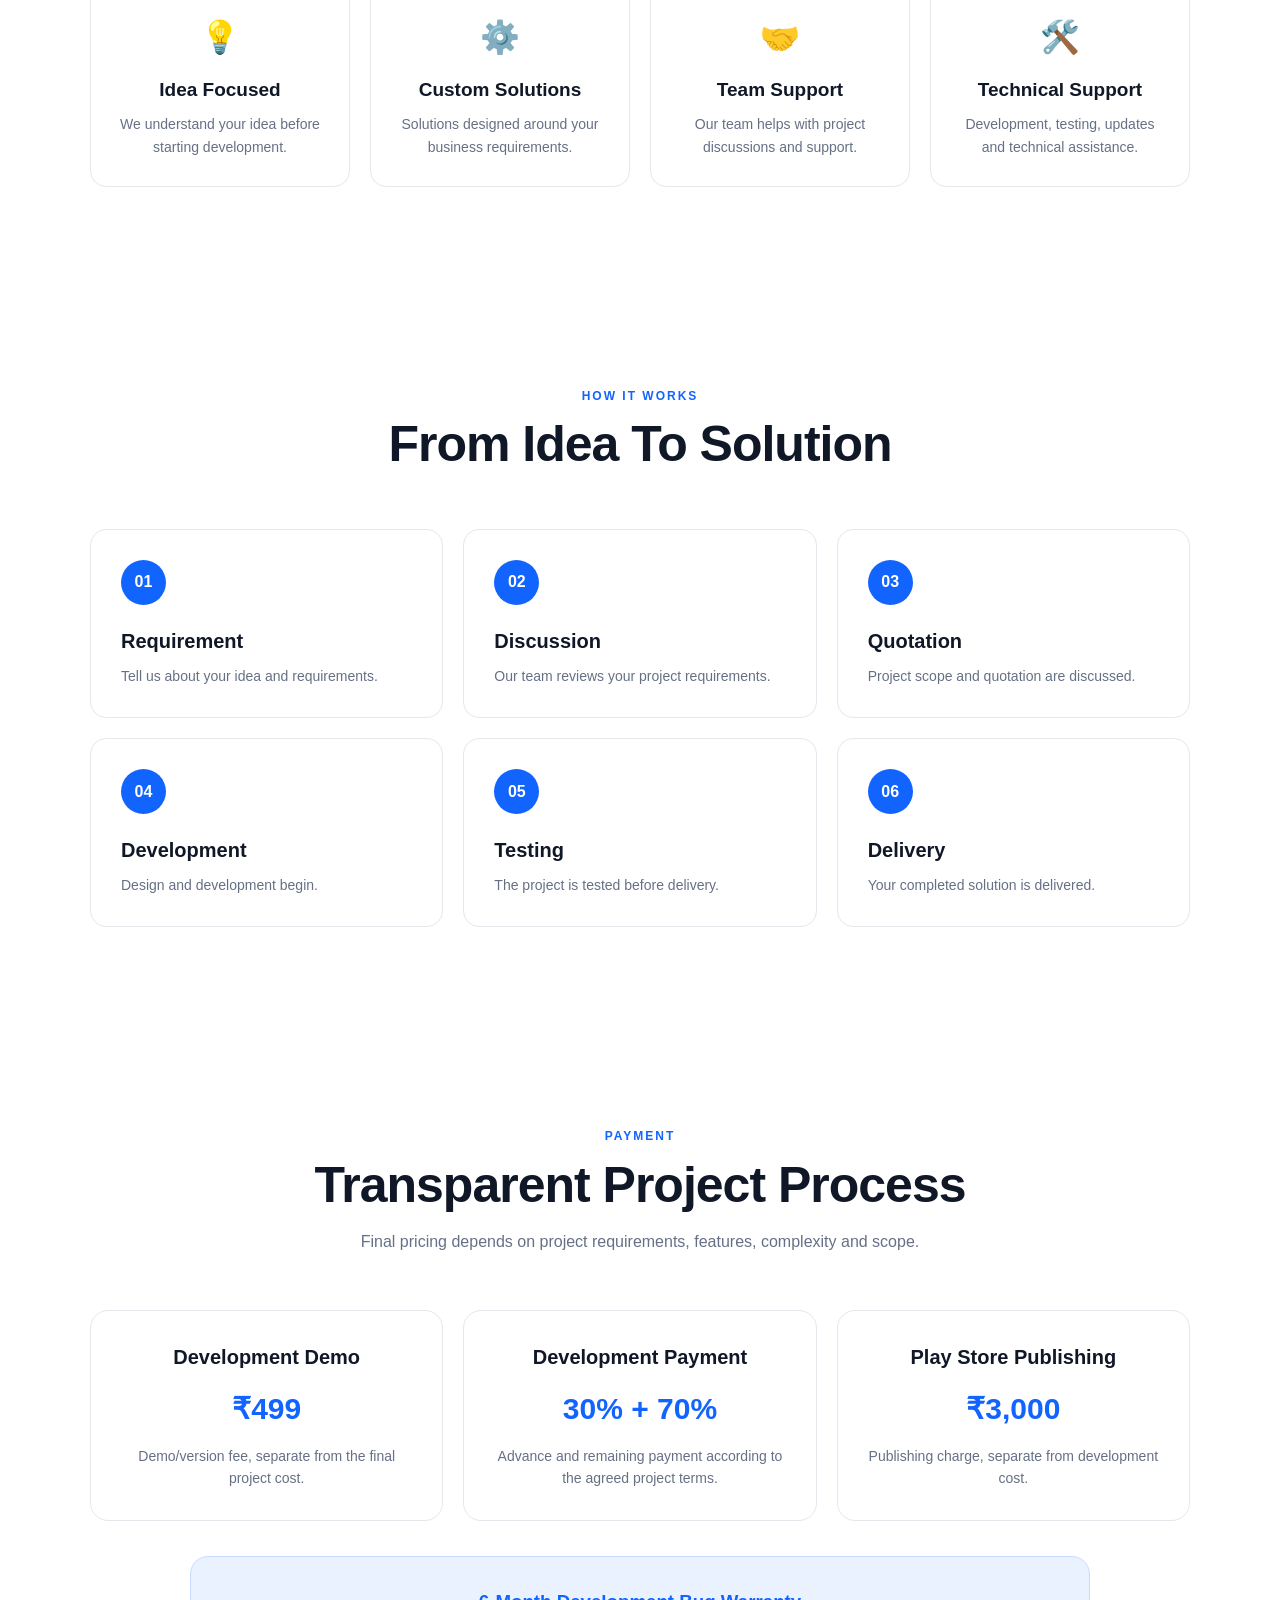
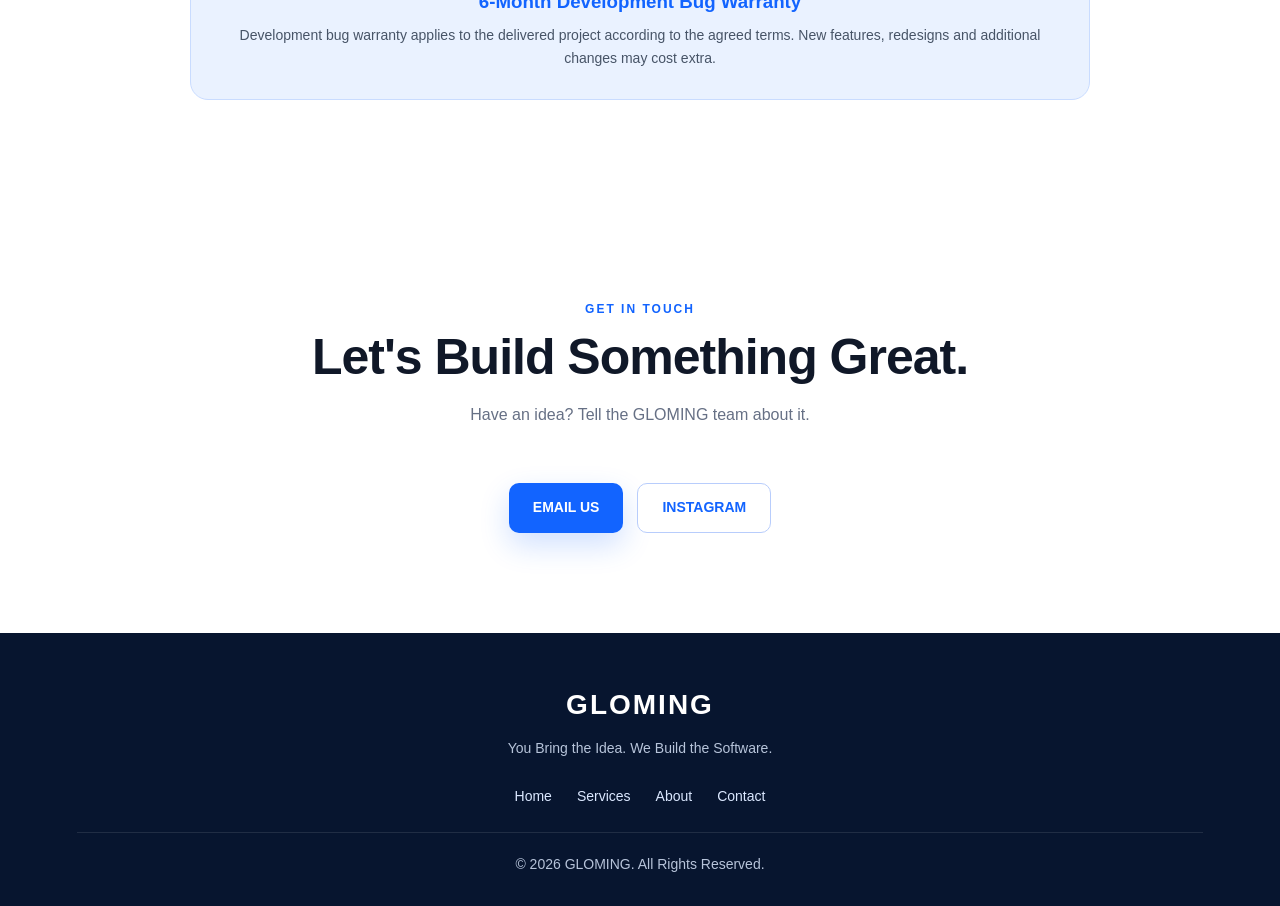
==== commit 033997b7: "Refactor index.html structure and styles" ====
--- a/index.html
+++ b/index.html
@@ -2,13 +2,93 @@
 <!DOCTYPE html>
 <html lang="en">
 <head>
-    <meta charset="UTF-8">
-    <meta name="viewport" content="width=device-width, initial-scale=1.0">
-
-    <title>GLOMING | Software & Digital Solutions</title>
-    <meta name="description" content="GLOMING — You Bring the Idea. We Build the Software.">
-
-    <link rel="stylesheet" href="style.css">
+<meta charset="UTF-8">
+<meta name="viewport" content="width=device-width, initial-scale=1.0">
+
+<title>GLOMING | Software & Digital Solutions</title>
+<meta name="description" content="GLOMING — You Bring the Idea. We Build the Software.">
+
+<link rel="stylesheet" href="style.css">
+
+<style>
+/* NOTICE SECTION - MANUAL SCROLL ONLY */
+#notice.notice-section {
+    width: 100%;
+    max-width: 100%;
+    overflow: hidden;
+    box-sizing: border-box;
+}
+
+#notice .section-heading {
+    text-align: center;
+    padding: 0 20px;
+}
+
+#notice .notice-slider {
+    display: block !important;
+    width: 100% !important;
+    max-width: 100% !important;
+    overflow-x: auto !important;
+    overflow-y: hidden !important;
+    padding: 15px 20px 24px !important;
+    margin: 20px 0 0 !important;
+    box-sizing: border-box !important;
+    background: transparent !important;
+    scrollbar-width: thin;
+    scrollbar-color: #1769ff #e8edf5;
+    -webkit-overflow-scrolling: touch;
+}
+
+#notice .notice-track {
+    display: flex !important;
+    flex-direction: row !important;
+    flex-wrap: nowrap !important;
+    align-items: stretch !important;
+    justify-content: flex-start !important;
+    gap: 18px !important;
+    width: max-content !important;
+    max-width: none !important;
+    padding: 0 !important;
+    margin: 0 !important;
+    animation: none !important;
+    transform: none !important;
+}
+
+#notice .notice-track img {
+    display: block !important;
+    flex: 0 0 360px !important;
+    width: 360px !important;
+    max-width: none !important;
+    height: 205px !important;
+    min-height: 0 !important;
+    object-fit: cover !important;
+    object-position: center !important;
+    padding: 0 !important;
+    margin: 0 !important;
+    border: 1px solid #dce4ef;
+    border-radius: 12px;
+    background: #071426;
+    box-sizing: border-box;
+    user-select: none;
+}
+
+@media (max-width: 600px) {
+    #notice .notice-slider {
+        padding-left: 14px !important;
+        padding-right: 14px !important;
+    }
+
+    #notice .notice-track {
+        gap: 12px !important;
+    }
+
+    #notice .notice-track img {
+        flex-basis: 82vw !important;
+        width: 82vw !important;
+        height: 180px !important;
+    }
+}
+</style>
 </head>
 
 <body>
@@ -26,14 +106,10 @@
     </nav>
 </header>
 
-
 <!-- HERO -->
 <section id="home" class="hero">
     <div class="hero-content">
-
-        <div class="hero-badge">
-            SOFTWARE & DIGITAL SOLUTIONS
-        </div>
+        <div class="hero-badge">SOFTWARE & DIGITAL SOLUTIONS</div>
 
         <h1>
             You Bring the Idea.
@@ -54,18 +130,14 @@
                 CONTACT OUR TEAM
             </a>
         </div>
-
-    </div>
-</section>
-
+    </div>
+</section>
 
 <!-- SERVICES -->
 <section id="services" class="section">
-
     <div class="section-heading">
         <span>WHAT WE BUILD</span>
         <h2>Choose Your Project</h2>
-
         <p>
             Select the service you need and tell our team
             about your project requirements.
@@ -74,150 +146,100 @@
 
     <div class="service-grid">
 
-        <!-- APP DEVELOPMENT -->
         <article class="service-card">
-
             <div class="service-image">
-                <img
-                    src="app-development.png"
-                    alt="App Development"
-                    loading="lazy"
-                >
+                <img src="app-development.png"
+                     alt="App Development" loading="lazy">
             </div>
-
             <div class="service-icon">📱</div>
-
             <h3>App Development</h3>
-
             <p>
                 Build powerful and professional mobile
                 applications for your business or idea.
             </p>
-
-            <a
-                href="https://docs.google.com/forms/d/e/1FAIpQLSe6E-F8WD4qo6jbXWaG0Kzcu2emusAHNSEcnp9xll7ch6D1jg/viewform?usp=header"
-                target="_blank"
-                rel="noopener noreferrer"
-                class="service-button"
-            >
+            <a href="https://docs.google.com/forms/d/e/1FAIpQLSe6E-F8WD4qo6jbXWaG0Kzcu2emusAHNSEcnp9xll7ch6D1jg/viewform?usp=header"
+               target="_blank" rel="noopener noreferrer"
+               class="service-button">
                 START YOUR PROJECT →
             </a>
-
         </article>
 
-
-        <!-- WEBSITE DEVELOPMENT -->
         <article class="service-card">
-
             <div class="service-image">
-                <img
-                    src="website-development.png"
-                    alt="Website Development"
-                    loading="lazy"
-                >
+                <img src="website-development.png"
+                     alt="Website Development" loading="lazy">
             </div>
-
             <div class="service-icon">🌐</div>
-
             <h3>Website Development</h3>
-
             <p>
                 Create a modern, responsive and professional
                 website for your business or brand.
             </p>
-
-            <a
-                href="https://docs.google.com/forms/d/e/1FAIpQLSc4xJUYb_TyGVLKIgFxxtJuYFb3Xs6YS7rt8WAdvtJG7e3RQA/viewform?usp=header"
-                target="_blank"
-                rel="noopener noreferrer"
-                class="service-button"
-            >
+            <a href="https://docs.google.com/forms/d/e/1FAIpQLSc4xJUYb_TyGVLKIgFxxtJuYFb3Xs6YS7rt8WAdvtJG7e3RQA/viewform?usp=header"
+               target="_blank" rel="noopener noreferrer"
+               class="service-button">
                 START YOUR PROJECT →
             </a>
-
         </article>
 
-
-        <!-- SOFTWARE DEVELOPMENT -->
         <article class="service-card">
-
             <div class="service-image">
-                <img
-                    src="software-development.png"
-                    alt="Software Development"
-                    loading="lazy"
-                >
+                <img src="software-development.png"
+                     alt="Software Development" loading="lazy">
             </div>
-
             <div class="service-icon">💻</div>
-
             <h3>Software Development</h3>
-
             <p>
                 Get custom software designed around your
                 business requirements and workflow.
             </p>
-
-            <a
-                href="https://docs.google.com/forms/d/e/1FAIpQLSfvKNNsyXBiUIMg9HU2gVYXoPSlkqOPd10bLKBuuhA1ZF5nMw/viewform?usp=header"
-                target="_blank"
-                rel="noopener noreferrer"
-                class="service-button"
-            >
+            <a href="https://docs.google.com/forms/d/e/1FAIpQLSfvKNNsyXBiUIMg9HU2gVYXoPSlkqOPd10bLKBuuhA1ZF5nMw/viewform?usp=header"
+               target="_blank" rel="noopener noreferrer"
+               class="service-button">
                 START YOUR PROJECT →
             </a>
-
         </article>
 
     </div>
 </section>
 
-
-<!-- NOTICE: EXACTLY 3 PHOTOS -->
-<section id="notice" class="section">
-
-    
-<!-- GLOMING NOTICE SLIDER -->
+<!-- NOTICE: ONLY 3 PHOTOS, MANUAL SCROLL -->
 <section id="notice" class="section notice-section">
 
     <div class="section-heading">
         <span>GLOMING UPDATES</span>
         <h2>NOTICE</h2>
-        <p>Explore our services, professional work and support.</p>
+        <p>
+            Explore our services, professional work and support.
+        </p>
     </div>
 
     <div class="notice-slider">
         <div class="notice-track">
 
-            <!-- FIRST SET: 3 PHOTOS -->
-            <div class="notice-group">
-                <img src="notice-5.png" alt="Meta Ads and Graphic Design">
-                <img src="notice-6.png" alt="Professional Team and Work">
-                <img src="notice-7.png" alt="GLOMING Call Support">
-            </div>
-            </div>
-
-        </div>
-    </div>
-
-</section>
-
-
-</section>
-
+            <img src="notice-4.png"
+                 alt="GLOMING Meta Ads and Graphic Design"
+                 draggable="false">
+
+            <img src="notice-5.png"
+                 alt="GLOMING Professional Team and Work"
+                 draggable="false">
+
+            <img src="notice-6.png"
+                 alt="GLOMING Call Support"
+                 draggable="false">
+
+        </div>
+    </div>
+
+</section>
 
 <!-- ABOUT -->
 <section id="about" class="section">
-
     <div class="about-content">
-
         <div class="section-heading">
             <span>ABOUT GLOMING</span>
-
-            <h2>
-                Turning Ideas Into
-                Digital Solutions.
-            </h2>
+            <h2>Turning Ideas Into Digital Solutions.</h2>
         </div>
 
         <p>
@@ -233,79 +255,58 @@
         </p>
 
         <strong>
-            “You Bring the Idea. We Build the Software.”
+            You Bring the Idea. We Build the Software.
         </strong>
 
         <p>
             <strong>Founder:</strong>
             <a href="founder.html">Ganapati Sahu (Shakti)</a>
         </p>
-
-    </div>
-
-</section>
-
+    </div>
+</section>
 
 <!-- WHY GLOMING -->
 <section class="section">
-
     <div class="section-heading">
         <span>WHY GLOMING</span>
         <h2>Built Around Your Needs</h2>
     </div>
 
     <div class="why-grid">
-
         <div class="why-card">
             <div>💡</div>
             <h3>Idea Focused</h3>
-            <p>
-                We understand your idea before starting development.
-            </p>
+            <p>We understand your idea before starting development.</p>
         </div>
 
         <div class="why-card">
             <div>⚙️</div>
             <h3>Custom Solutions</h3>
-            <p>
-                Solutions are designed according to your
-                business requirements.
-            </p>
+            <p>Solutions designed around your business requirements.</p>
         </div>
 
         <div class="why-card">
             <div>🤝</div>
             <h3>Team Support</h3>
-            <p>
-                Our team remains available for project
-                discussion and support.
-            </p>
+            <p>Our team helps with project discussions and support.</p>
         </div>
 
         <div class="why-card">
             <div>🛠️</div>
-            <h3>Long-Term Support</h3>
-            <p>
-                Development, testing, updates and technical
-                support are part of our service approach.
-            </p>
-        </div>
-
-    </div>
-
-</section>
-
+            <h3>Technical Support</h3>
+            <p>Development, testing, updates and technical assistance.</p>
+        </div>
+    </div>
+</section>
 
 <!-- PROCESS -->
 <section id="process" class="section">
-
     <div class="section-heading">
         <span>HOW IT WORKS</span>
         <h2>From Idea To Solution</h2>
     </div>
 
     <div class="process-grid">
-
         <div class="process-card">
             <span>01</span>
             <h3>Requirement</h3>
@@ -327,7 +328,7 @@
         <div class="process-card">
             <span>04</span>
             <h3>Development</h3>
-            <p>Our team starts design and development.</p>
+            <p>Design and development begin.</p>
         </div>
 
         <div class="process-card">
@@ -341,120 +342,85 @@
             <h3>Delivery</h3>
             <p>Your completed solution is delivered.</p>
         </div>
-
-    </div>
-
-</section>
-
+    </div>
+</section>
 
 <!-- PAYMENT -->
 <section class="section">
-
     <div class="section-heading">
         <span>PAYMENT</span>
         <h2>Transparent Project Process</h2>
-
-        <p>
-            Final pricing depends on your project requirements,
-            features, complexity and development scope.
+        <p>
+            Final pricing depends on project requirements,
+            features, complexity and scope.
         </p>
     </div>
 
     <div class="payment-grid">
-
         <div class="payment-card">
             <h3>Development Demo</h3>
             <strong>₹499</strong>
-
-            <p>
-                Development demo/version fee.
-                This amount is separate from the final
-                project cost.
+            <p>
+                Demo/version fee, separate from the final project cost.
             </p>
         </div>
 
         <div class="payment-card">
             <h3>Development Payment</h3>
             <strong>30% + 70%</strong>
-
-            <p>
-                30% advance before development and remaining
-                70% according to agreed project terms.
+            <p>
+                Advance and remaining payment according to
+                the agreed project terms.
             </p>
         </div>
 
         <div class="payment-card">
             <h3>Play Store Publishing</h3>
             <strong>₹3,000</strong>
-
-            <p>
-                Google Play Store publishing charge is
-                separate from development cost.
-            </p>
-        </div>
-
+            <p>
+                Publishing charge, separate from development cost.
+            </p>
+        </div>
     </div>
 
     <div class="warranty-box">
         <h3>6-Month Development Bug Warranty</h3>
-
-        <p>
-            GLOMING provides a 6-month development bug warranty
-            for the delivered project. New features, redesigns
-            and additional changes may be charged separately.
-        </p>
-    </div>
-
-</section>
-
+        <p>
+            Development bug warranty applies to the delivered
+            project according to the agreed terms. New features,
+            redesigns and additional changes may cost extra.
+        </p>
+    </div>
+</section>
 
 <!-- CONTACT -->
 <section id="contact" class="section">
-
     <div class="contact-box">
-
         <div class="section-heading">
             <span>GET IN TOUCH</span>
             <h2>Let's Build Something Great.</h2>
-
-            <p>
-                Have an idea? Tell the GLOMING team about it.
-            </p>
+            <p>Have an idea? Tell the GLOMING team about it.</p>
         </div>
 
         <div class="contact-buttons">
-
-            <a
-                href="mailto:glomingofficial@gmail.com"
-                class="btn btn-primary"
-            >
-                📧 EMAIL US
-            </a>
-
-            <a
-                href="https://www.instagram.com/gloming.in/"
-                target="_blank"
-                rel="noopener noreferrer"
-                class="btn btn-outline"
-            >
-                📱 INSTAGRAM
-            </a>
-
-        </div>
-
-    </div>
-
-</section>
-
+            <a href="mailto:glomingofficial@gmail.com"
+               class="btn btn-primary">
+                EMAIL US
+            </a>
+
+            <a href="https://www.instagram.com/gloming.in/"
+               target="_blank" rel="noopener noreferrer"
+               class="btn btn-outline">
+                INSTAGRAM
+            </a>
+        </div>
+    </div>
+</section>
 
 <!-- FOOTER -->
 <footer class="footer">
-
     <div class="footer-logo">GLOMING</div>
-
-    <p>
-        You Bring the Idea. We Build the Software.
-    </p>
+    <p>You Bring the Idea. We Build the Software.</p>
 
     <div class="footer-links">
         <a href="#home">Home</a>
@@ -466,56 +432,44 @@
     <p class="copyright">
         © 2026 GLOMING. All Rights Reserved.
     </p>
-
 </footer>
-
 
 <!-- CHATBASE -->
 <script>
 (function () {
-
-    if (
-        !window.chatbase ||
-        window.chatbase("getState") !== "initialized"
-    ) {
+    if (!window.chatbase ||
+        window.chatbase("getState") !== "initialized") {
 
         window.chatbase = (...args) => {
             if (!window.chatbase.q) {
                 window.chatbase.q = [];
             }
-
             window.chatbase.q.push(args);
         };
 
         window.chatbase = new Proxy(window.chatbase, {
             get(target, prop) {
-
                 if (prop === "q") {
                     return target.q;
                 }
-
                 return (...args) => target(prop, ...args);
             }
         });
     }
 
-    const onLoad = function () {
-
+    function onLoad() {
         const script = document.createElement("script");
-
         script.src = "https://www.chatbase.co/embed.min.js";
         script.id = "g6slCvy-ffQx4RWCzINAU";
         script.domain = "www.chatbase.co";
-
         document.body.appendChild(script);
-    };
+    }
 
     if (document.readyState === "complete") {
         onLoad();
     } else {
         window.addEventListener("load", onLoad);
     }
-
 })();
 </script>
 
--- a/style.css
+++ b/style.css
@@ -709,3 +709,76 @@
         height: 160px;
     }
 }
+
+/* GLOMING NOTICE FINAL FIX */
+
+#notice.notice-section {
+    display: block !important;
+    width: 100% !important;
+    max-width: 100% !important;
+    overflow: hidden !important;
+    box-sizing: border-box !important;
+    padding-left: 0 !important;
+    padding-right: 0 !important;
+}
+
+#notice .notice-slider {
+    display: block !important;
+    width: 100% !important;
+    overflow: hidden !important;
+    padding: 0 !important;
+    margin: 25px 0 0 !important;
+    background: #071426 !important;
+}
+
+#notice .notice-track {
+    display: flex !important;
+    flex-direction: row !important;
+    flex-wrap: nowrap !important;
+    align-items: stretch !important;
+    width: max-content !important;
+    max-width: none !important;
+    gap: 0 !important;
+    margin: 0 !important;
+    padding: 0 !important;
+    animation: glomingNoticeFinal 30s linear infinite !important;
+}
+
+#notice .notice-group {
+    display: flex !important;
+    flex: 0 0 auto !important;
+    flex-direction: row !important;
+    flex-wrap: nowrap !important;
+    width: auto !important;
+    gap: 12px !important;
+    padding: 12px !important;
+    margin: 0 !important;
+    box-sizing: border-box !important;
+}
+
+#notice .notice-group img {
+    display: block !important;
+    flex: 0 0 32vw !important;
+    width: 32vw !important;
+    max-width: 440px !important;
+    height: 210px !important;
+    min-height: 210px !important;
+    object-fit: cover !important;
+    border-radius: 10px !important;
+    background: #071426 !important;
+    box-sizing: border-box !important;
+}
+
+@keyframes glomingNoticeFinal {
+    from { transform: translateX(0); }
+    to { transform: translateX(-50%); }
+}
+
+@media (max-width: 600px) {
+    #notice .notice-group img {
+        flex-basis: 82vw !important;
+        width: 82vw !important;
+        height: 180px !important;
+        min-height: 180px !important;
+    }
+}
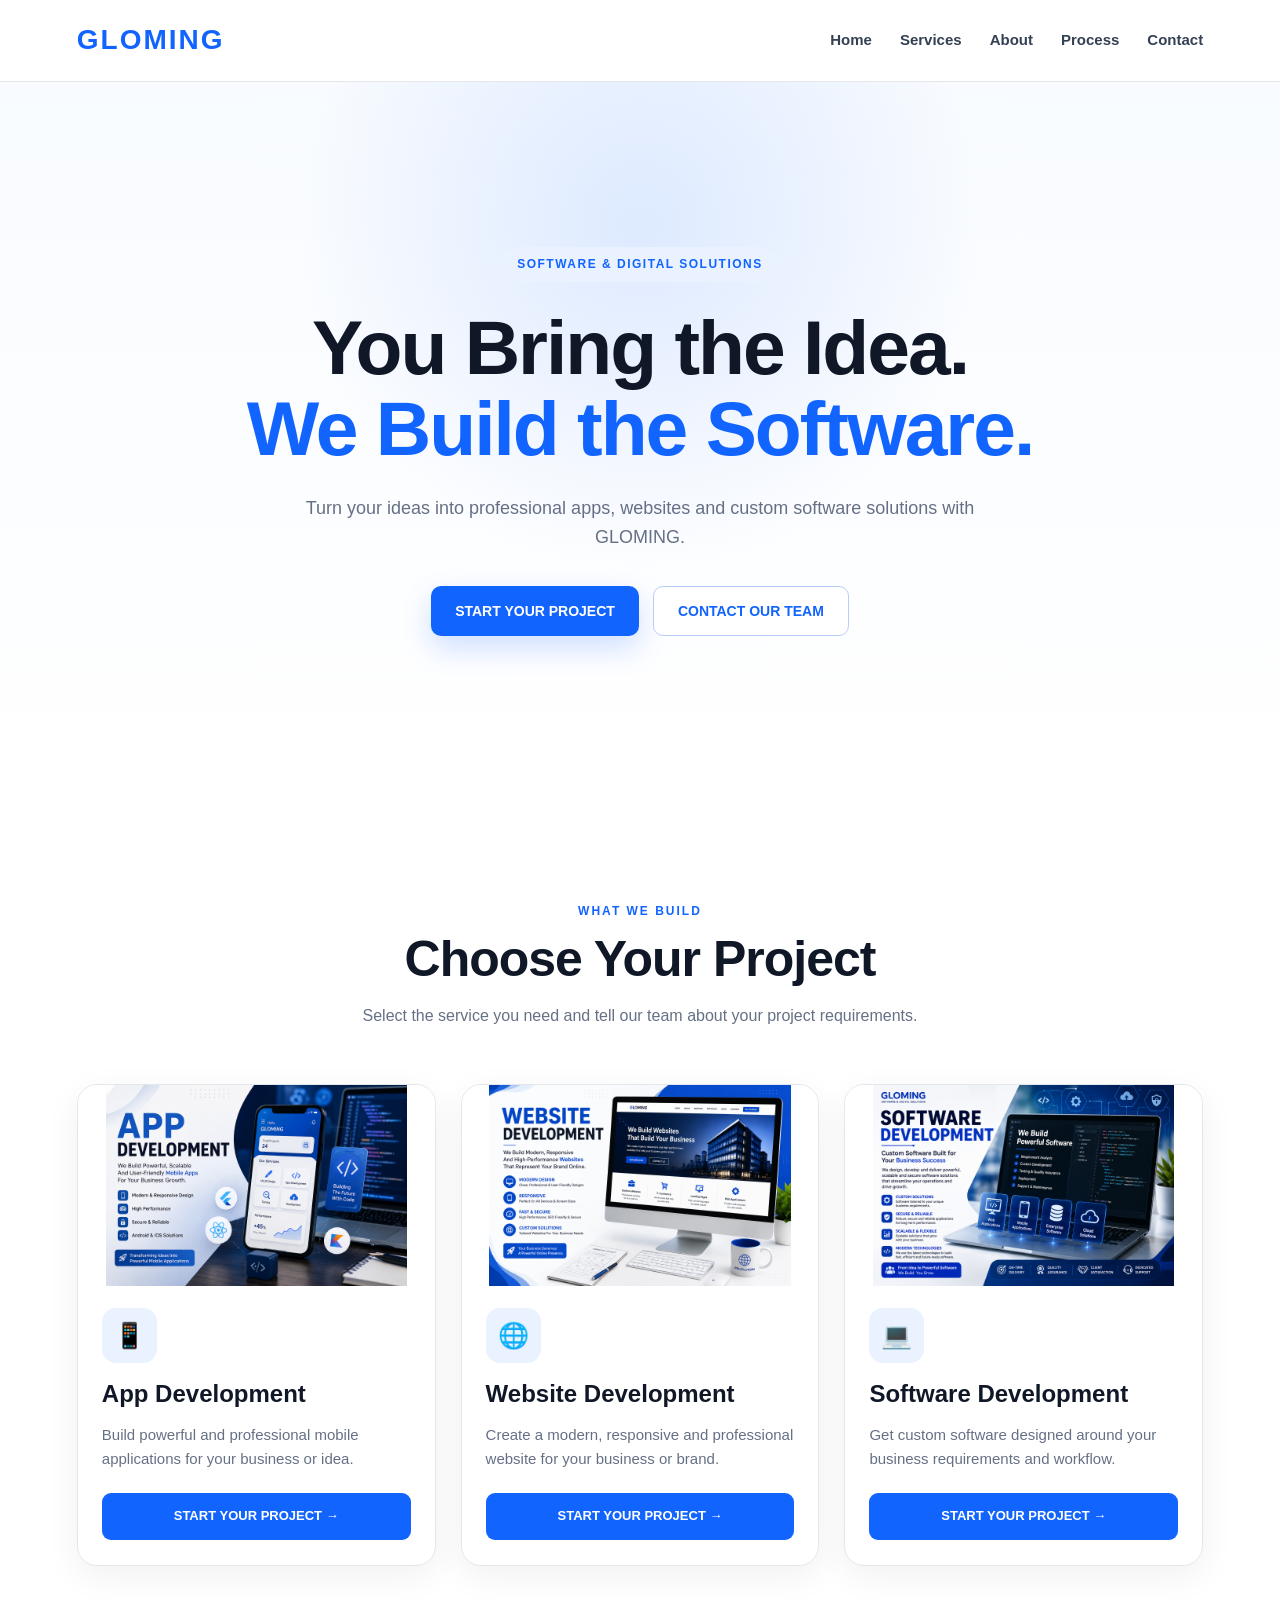
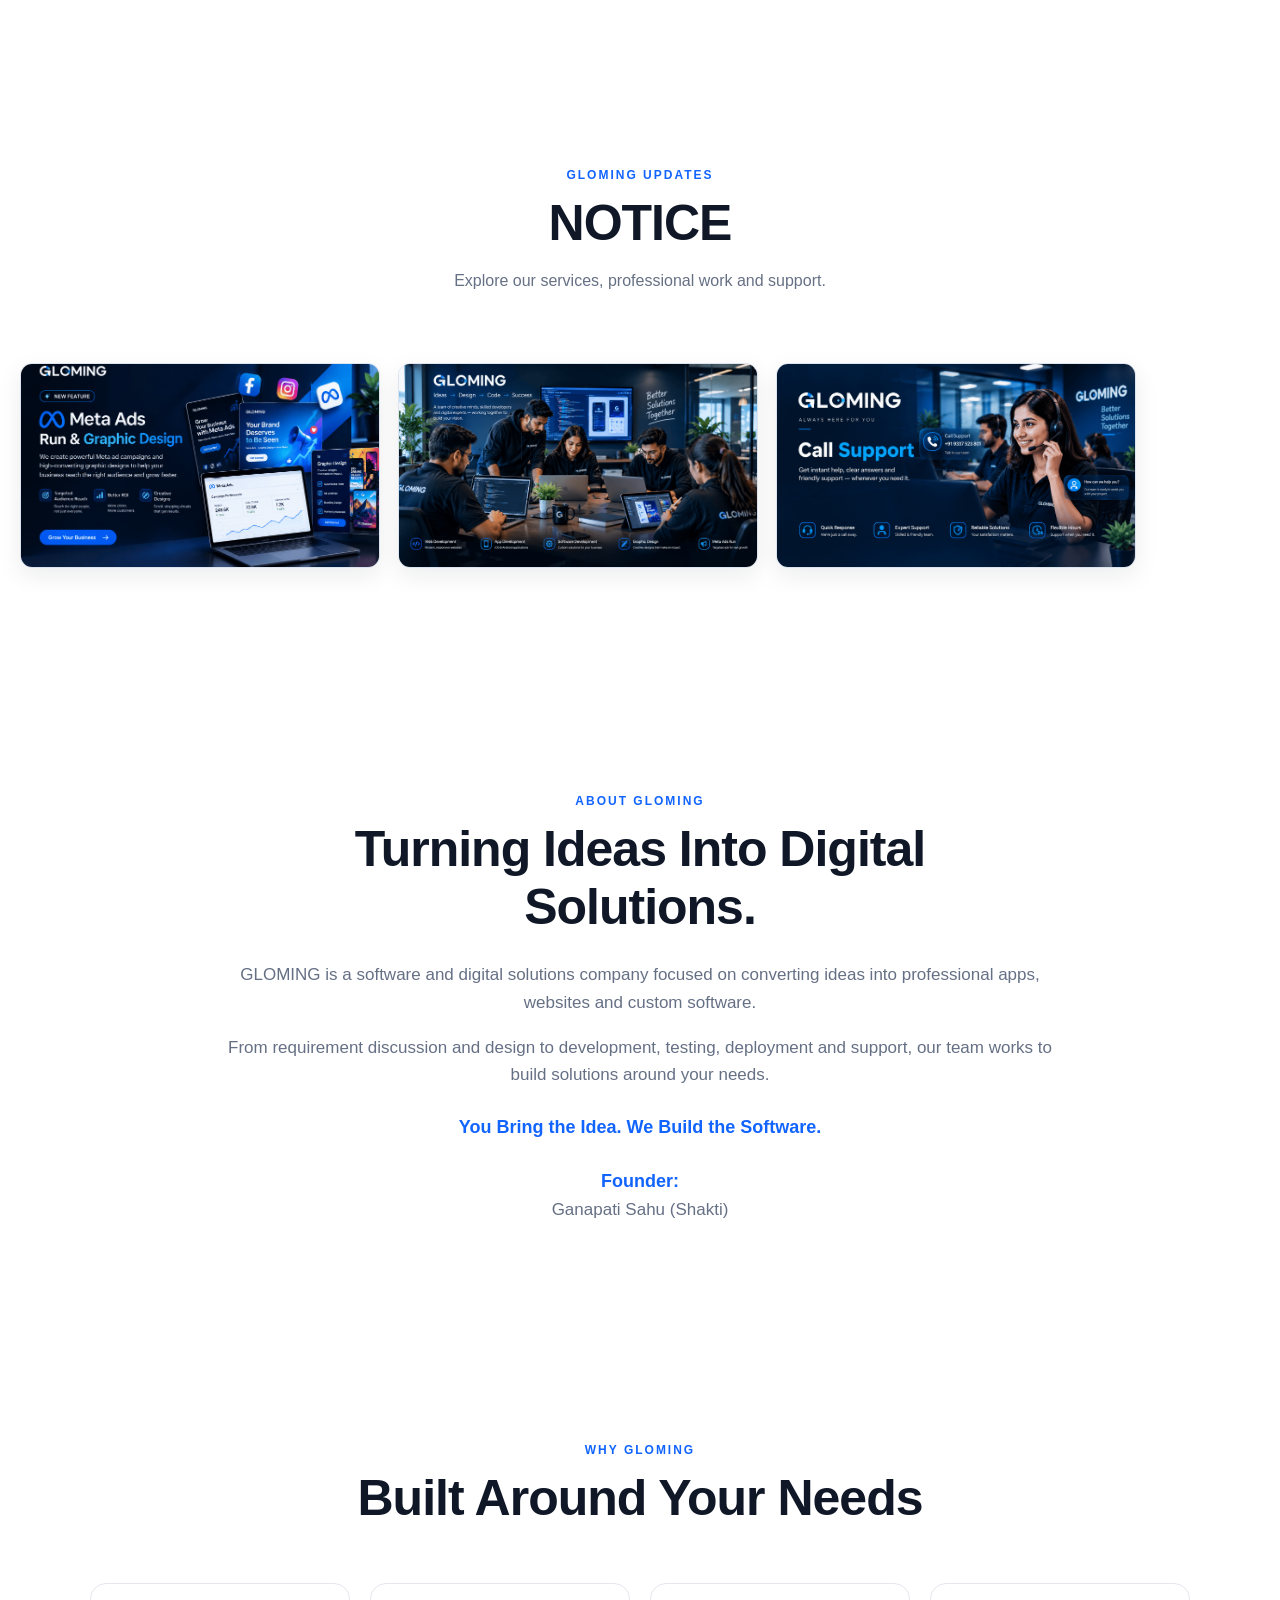
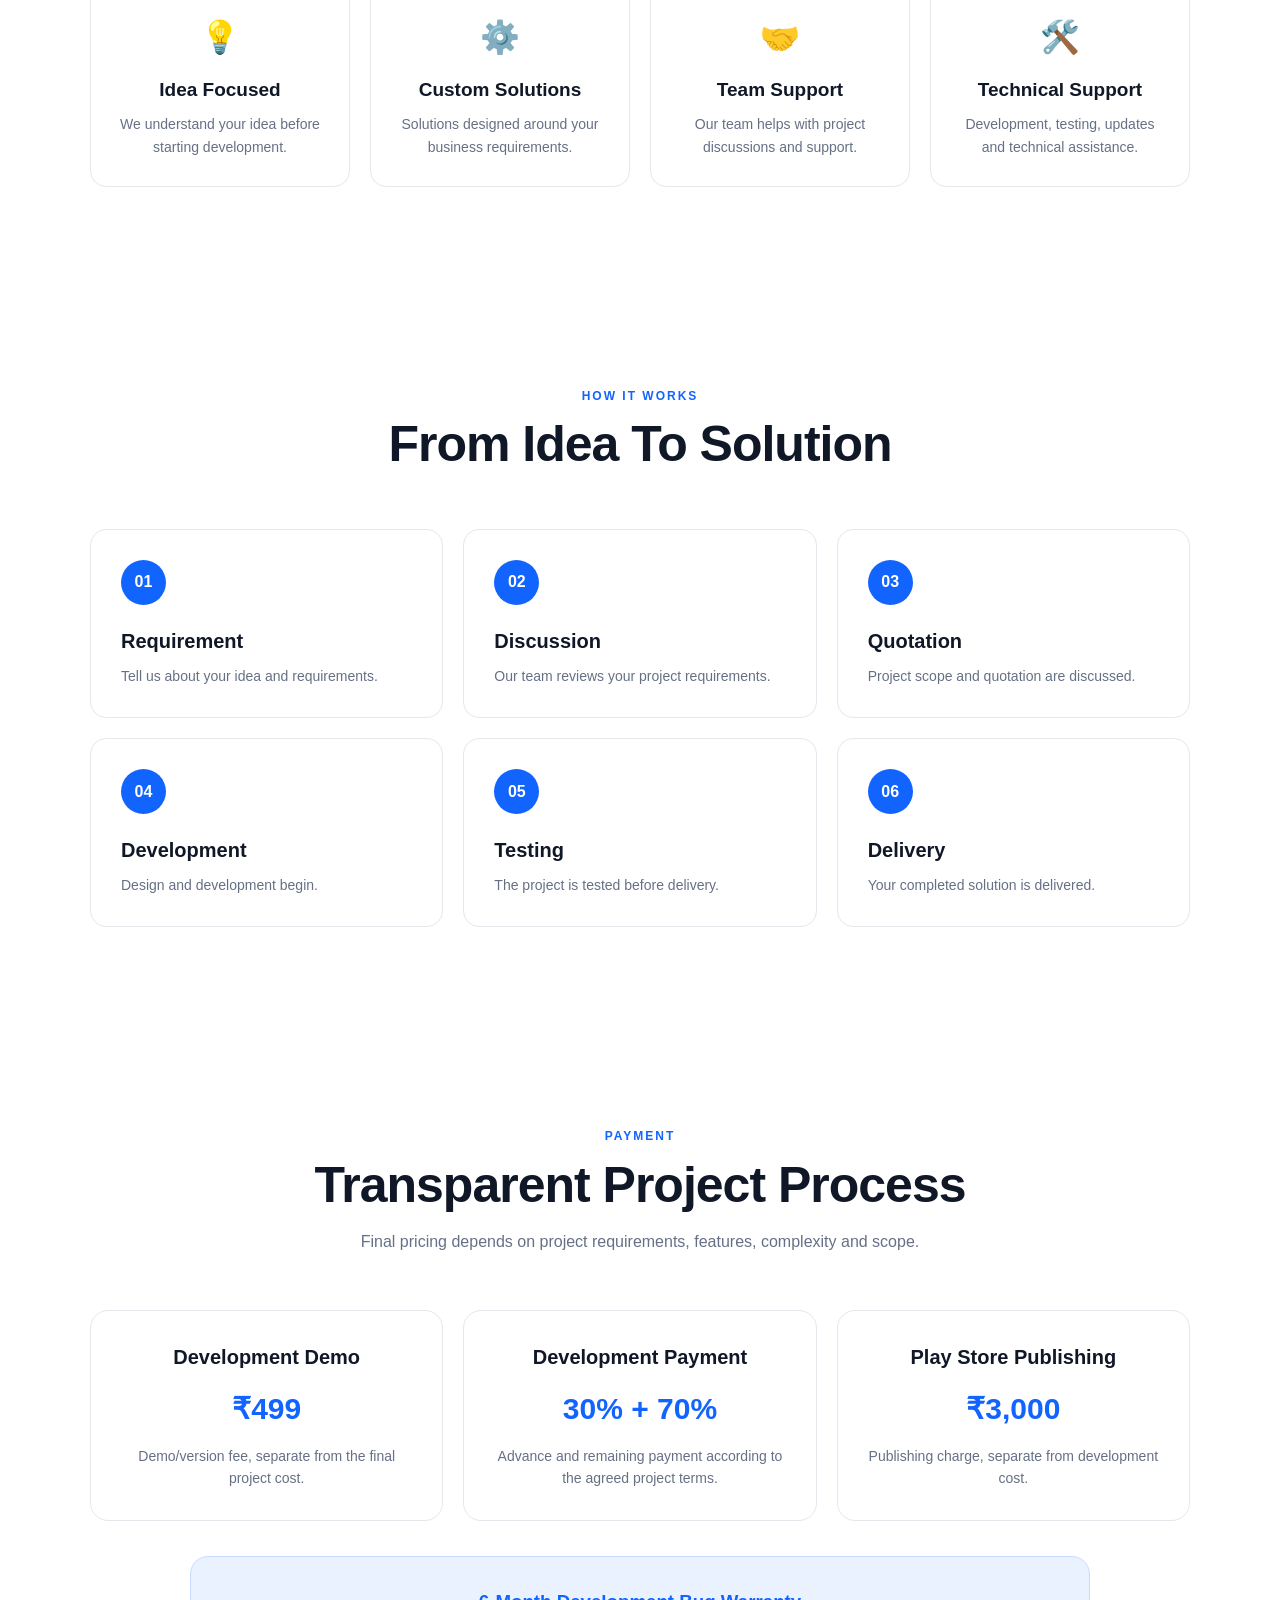
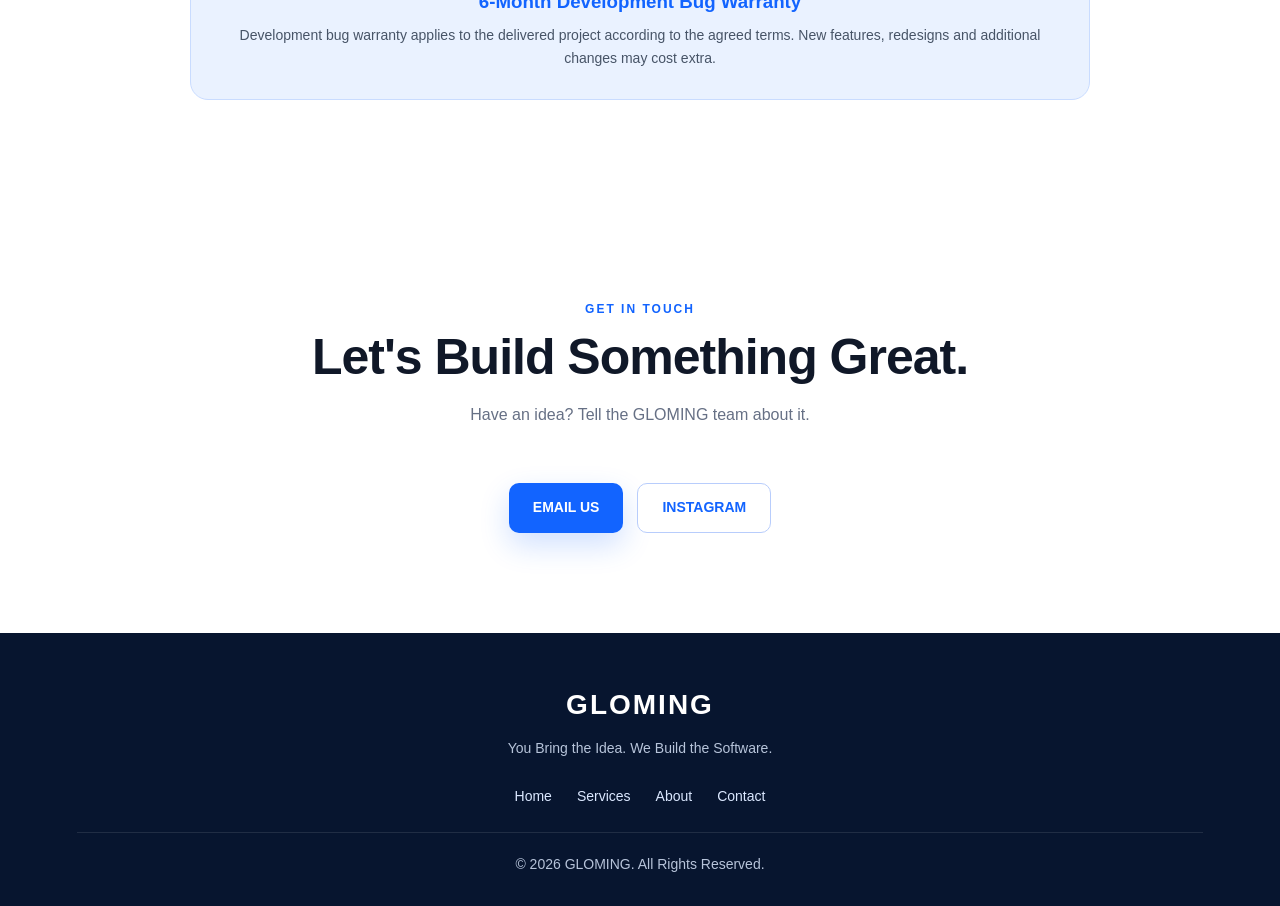
==== commit a1feee77: "Restore original index.html content" ====
--- a/index.html
+++ b/index.html
@@ -217,15 +217,15 @@
     <div class="notice-slider">
         <div class="notice-track">
 
-            <img src="notice-4.png"
+            <img src="notice-5.png"
                  alt="GLOMING Meta Ads and Graphic Design"
                  draggable="false">
 
-            <img src="notice-5.png"
+            <img src="notice-6.png"
                  alt="GLOMING Professional Team and Work"
                  draggable="false">
 
-            <img src="notice-6.png"
+            <img src="notice-7.png"
                  alt="GLOMING Call Support"
                  draggable="false">
 
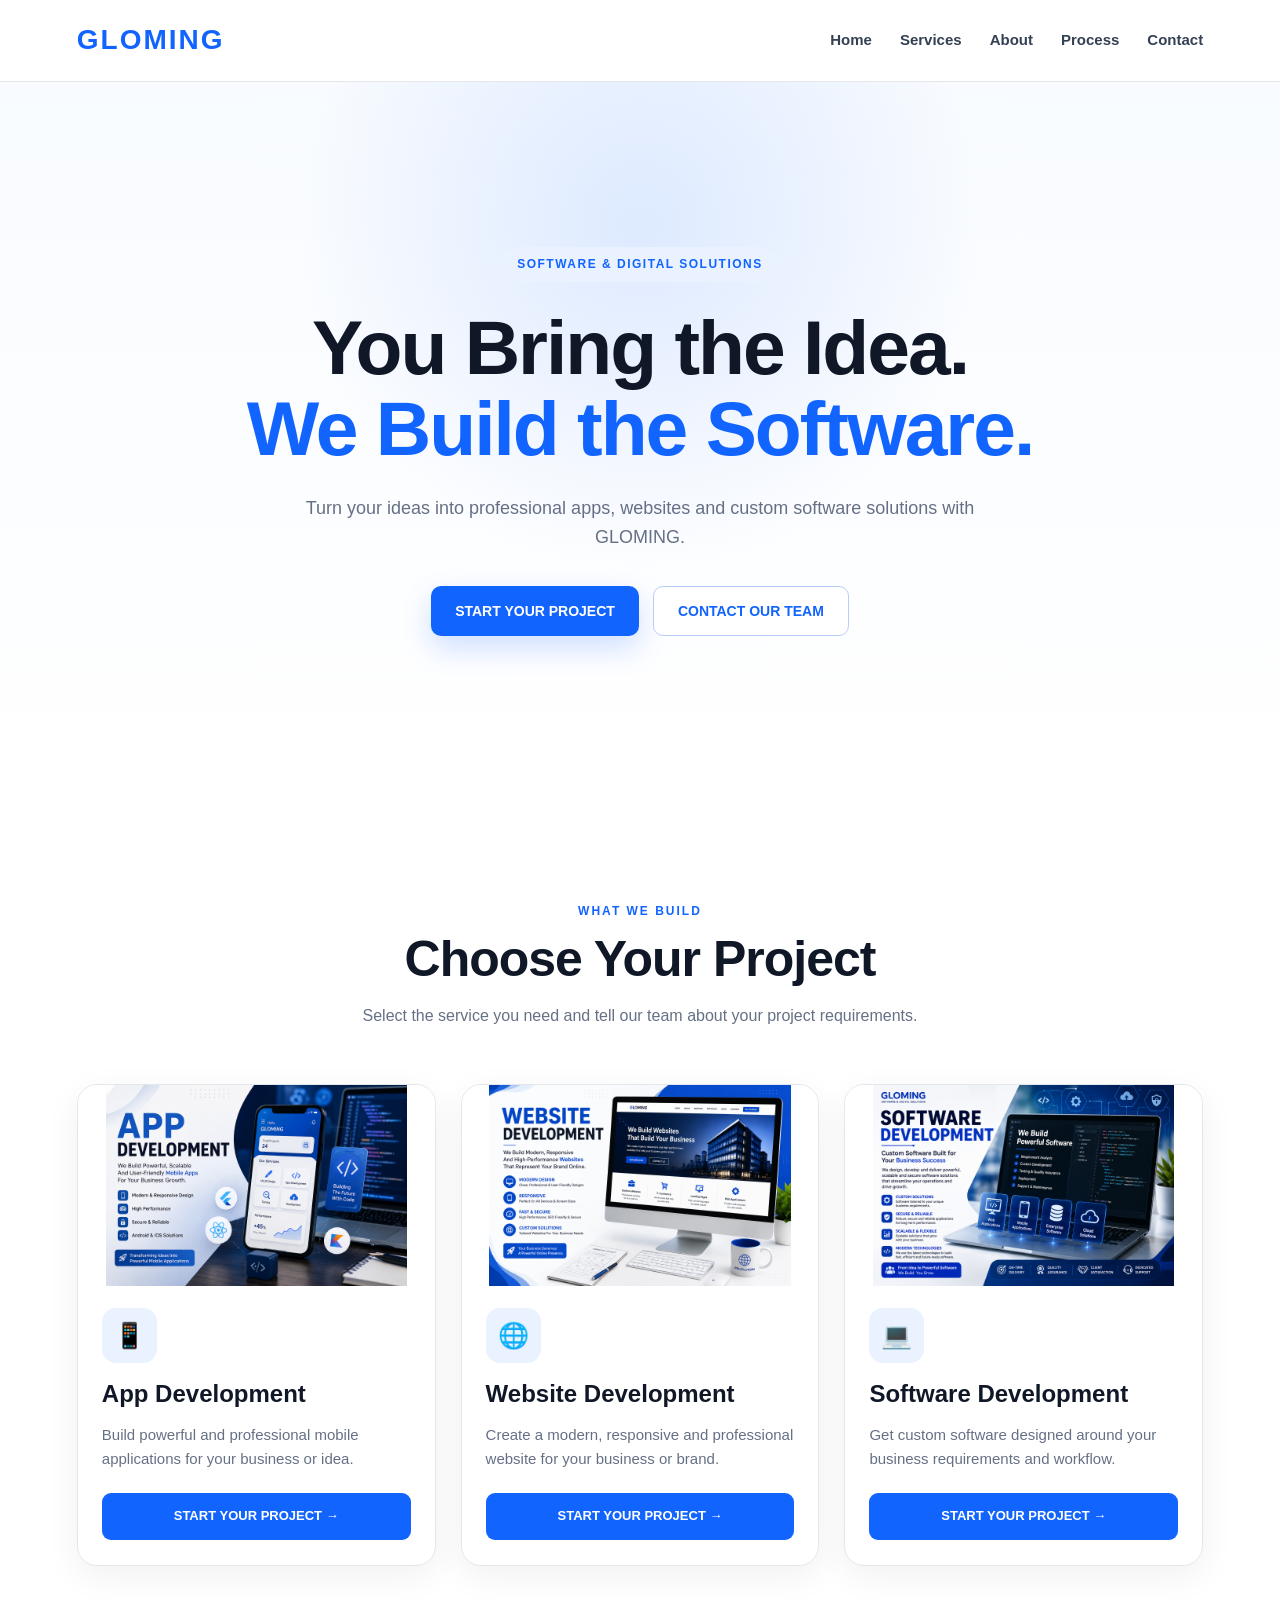
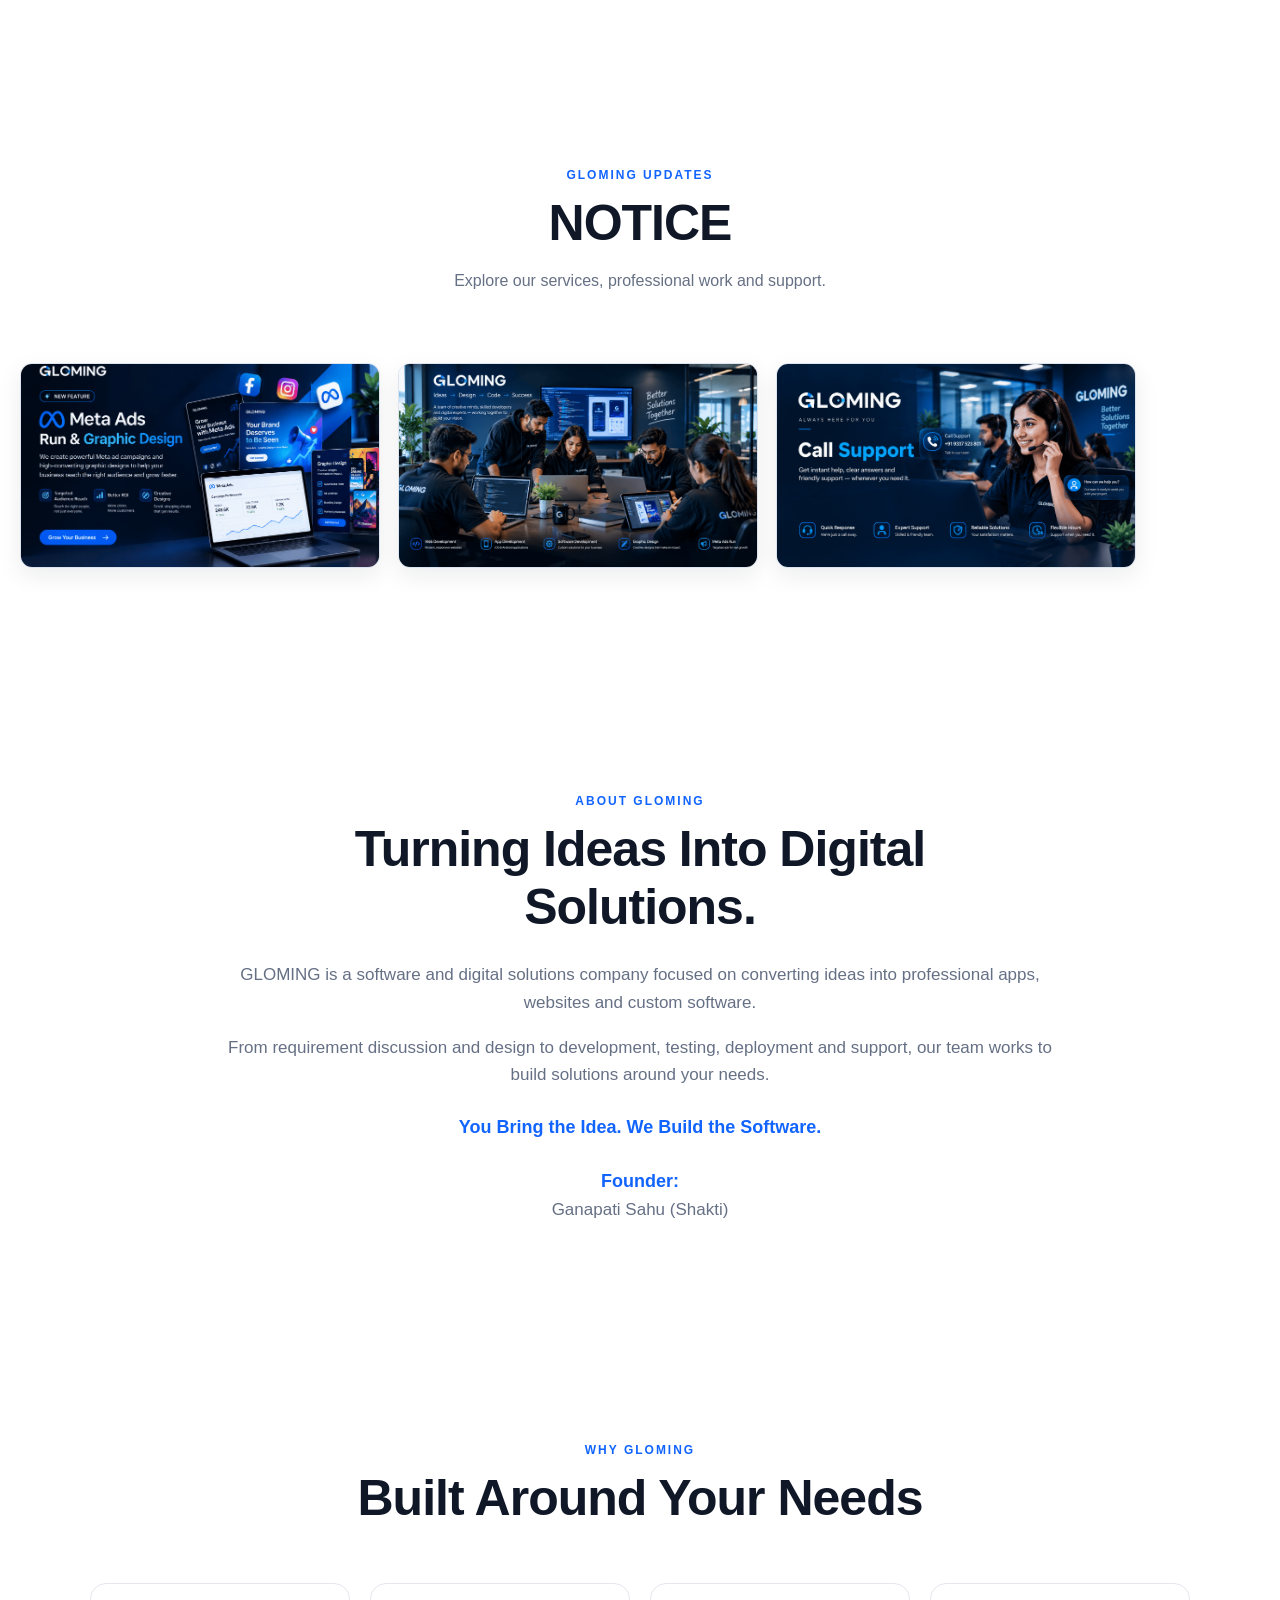
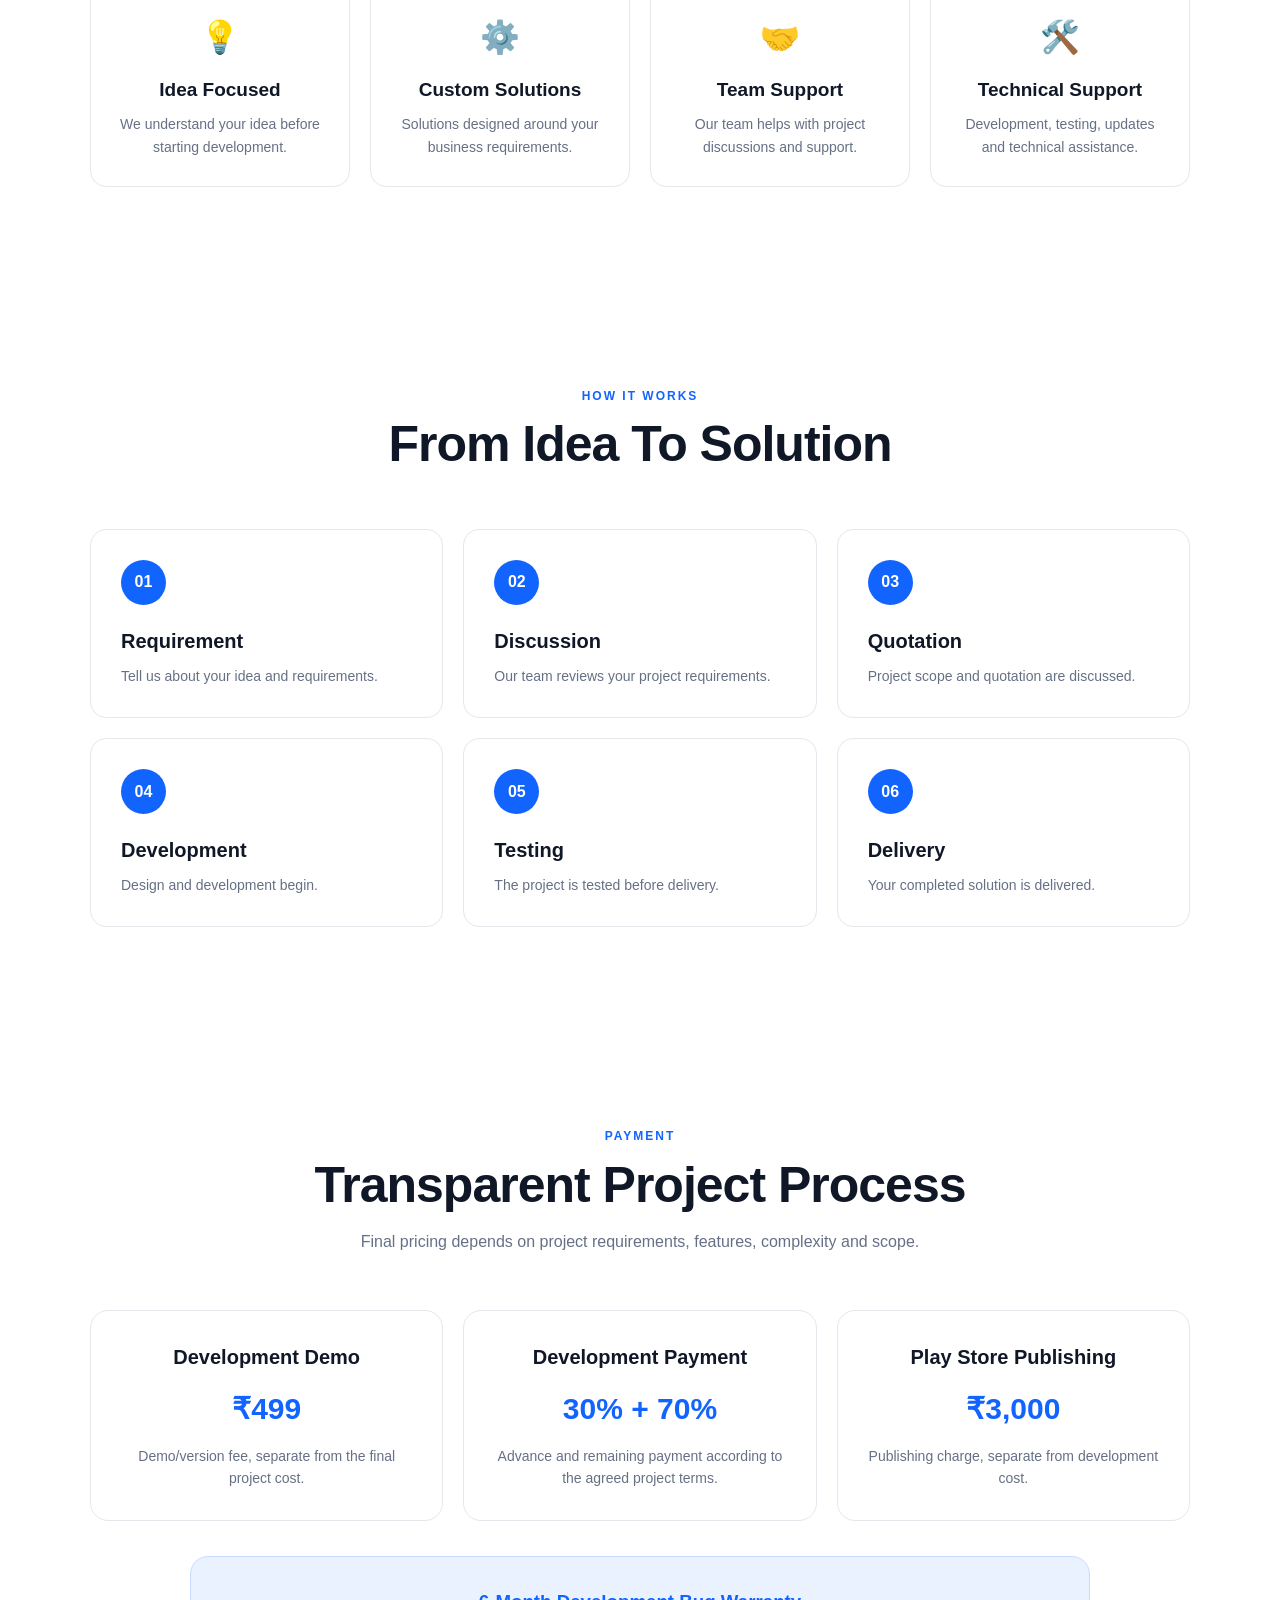
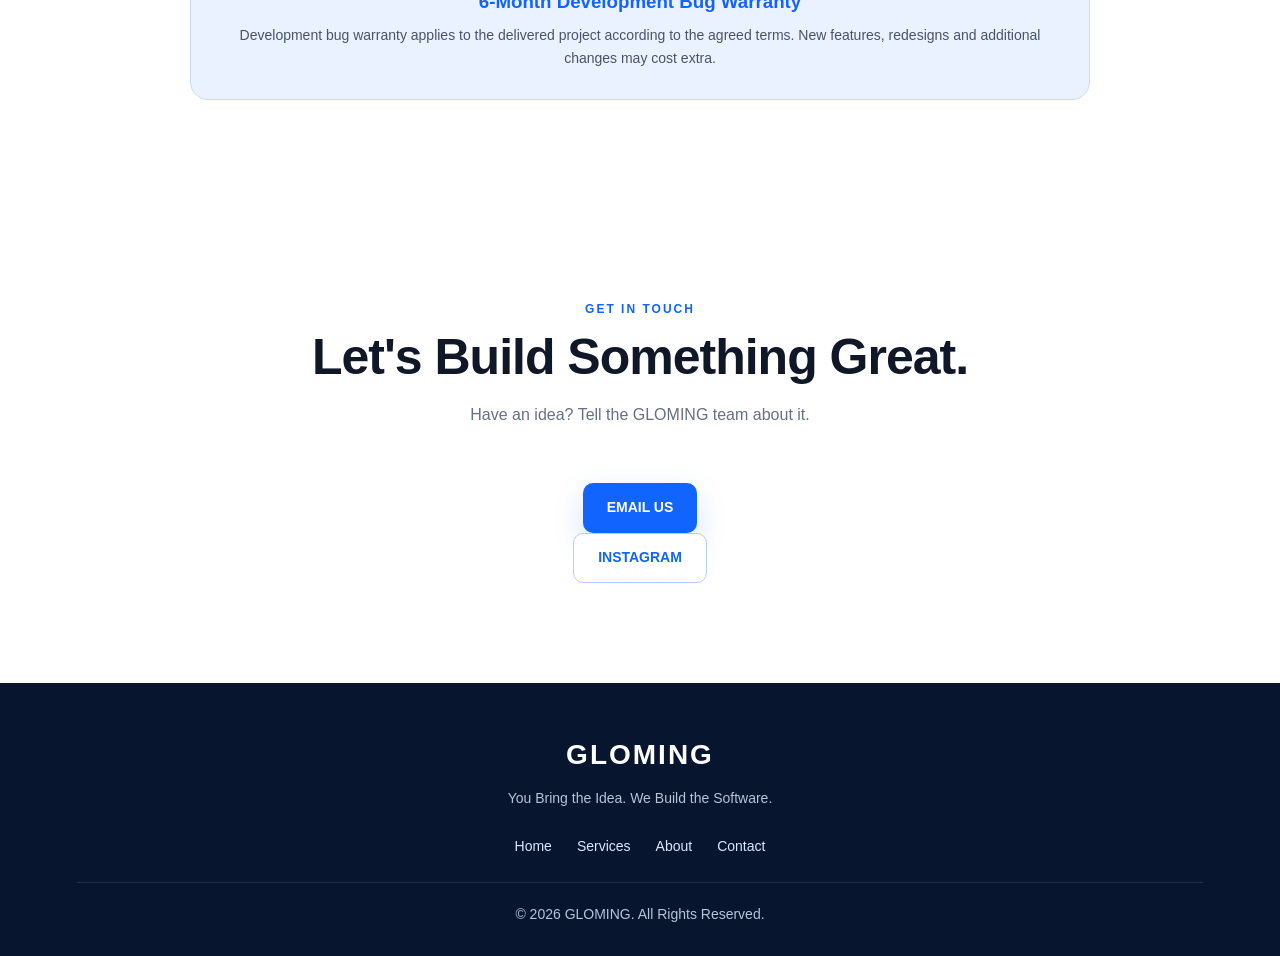
==== commit 371d4a47: "Update index.html" ====
--- a/index.html
+++ b/index.html
@@ -402,10 +402,18 @@
             <p>Have an idea? Tell the GLOMING team about it.</p>
         </div>
 
-        <div class="contact-buttons">
-            <a href="mailto:glomingofficial@gmail.com"
-               class="btn btn-primary">
-                EMAIL US
+        
+<div class="contact-buttons">
+    <a
+        href="https://mail.google.com/mail/?view=cm&fs=1&to=glomingofficial@gmail.com"
+        class="btn btn-primary"
+        target="_blank"
+        rel="noopener noreferrer"
+    >
+        EMAIL US
+    </a>
+</div>
+
             </a>
 
             <a href="https://www.instagram.com/gloming.in/"
